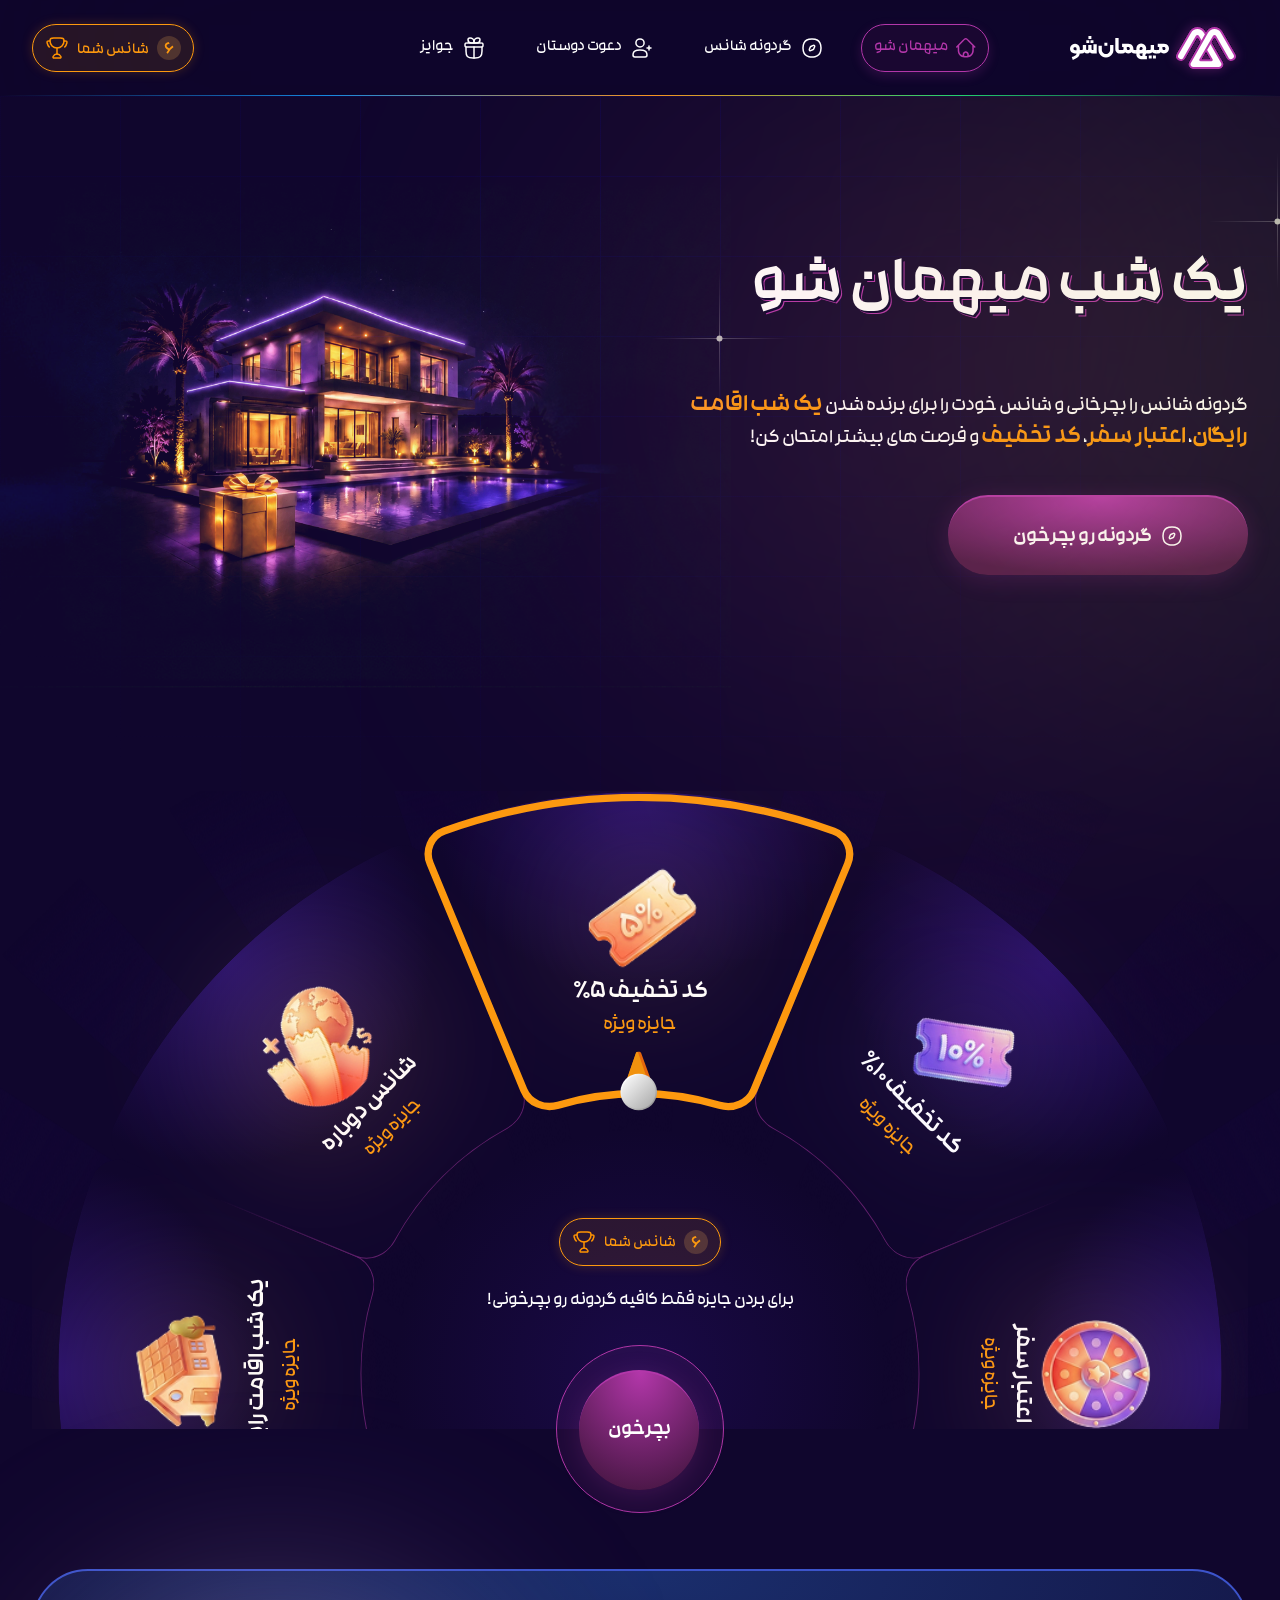
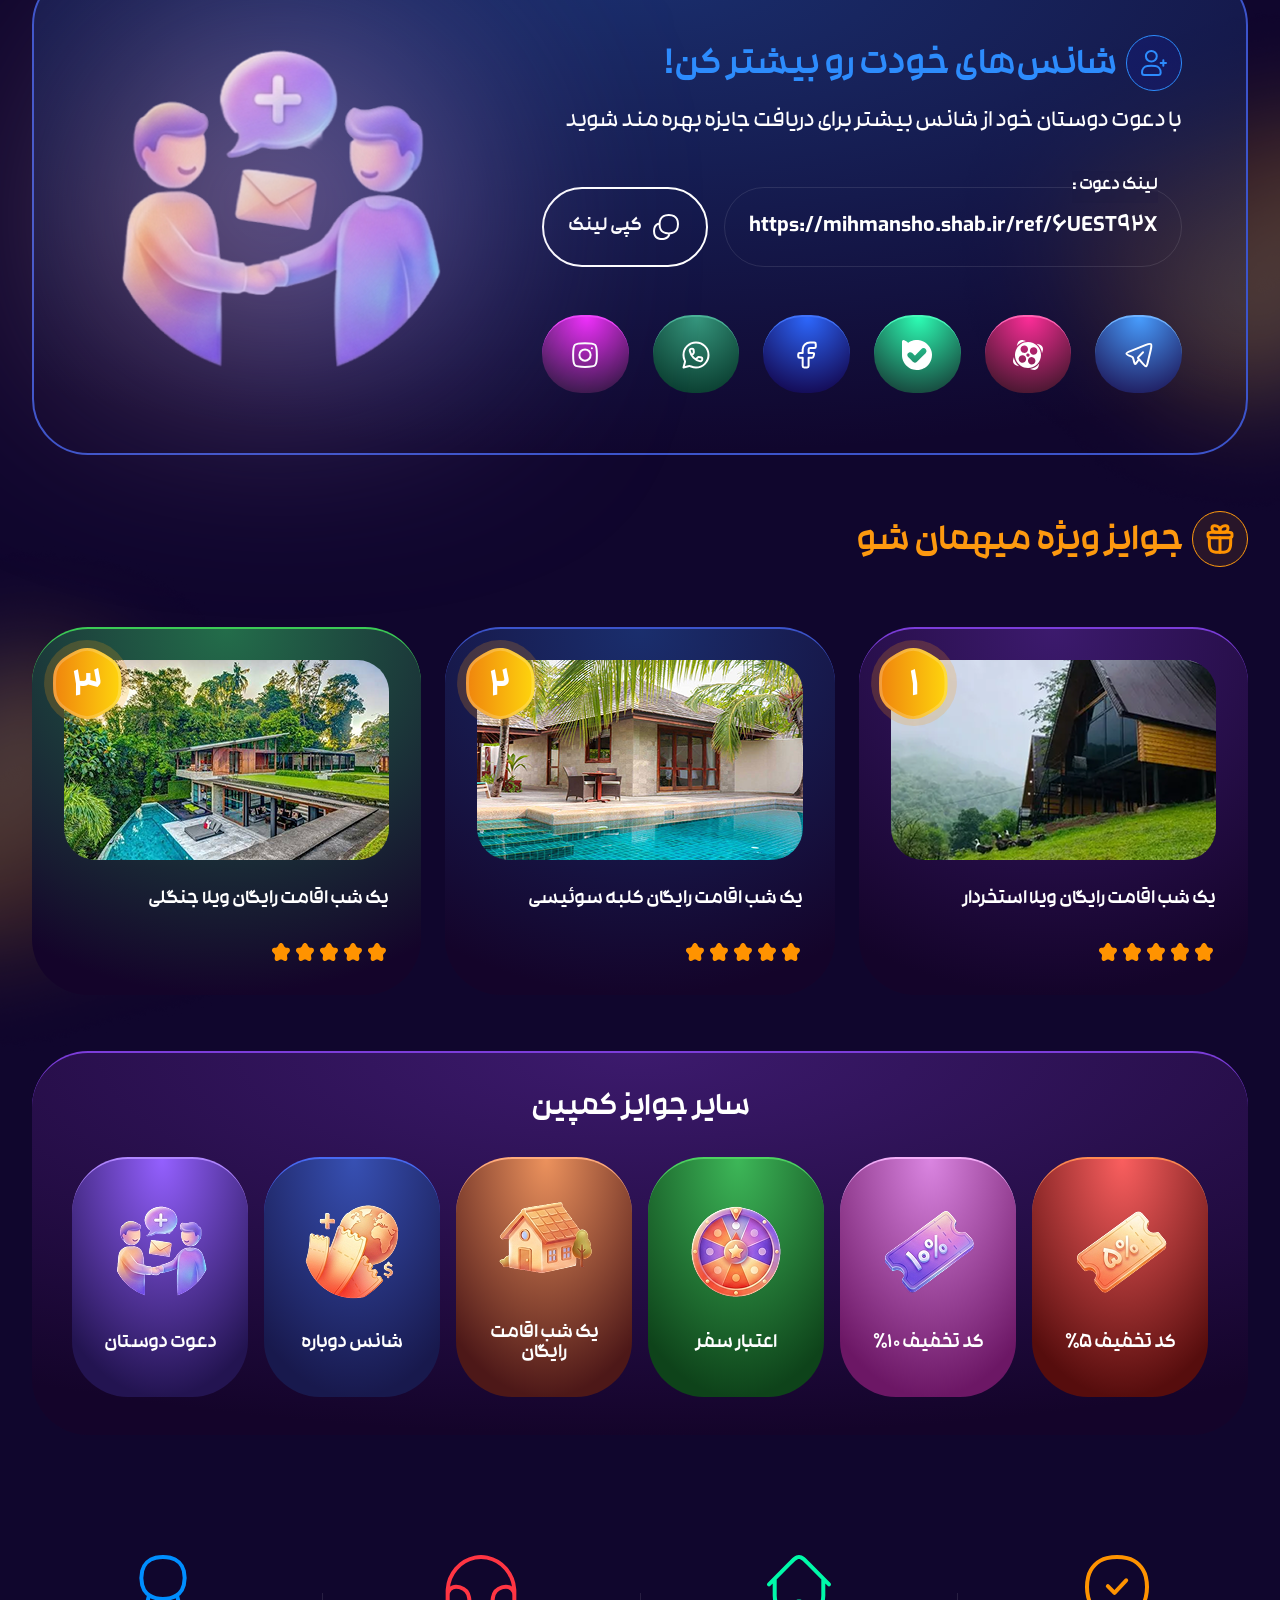
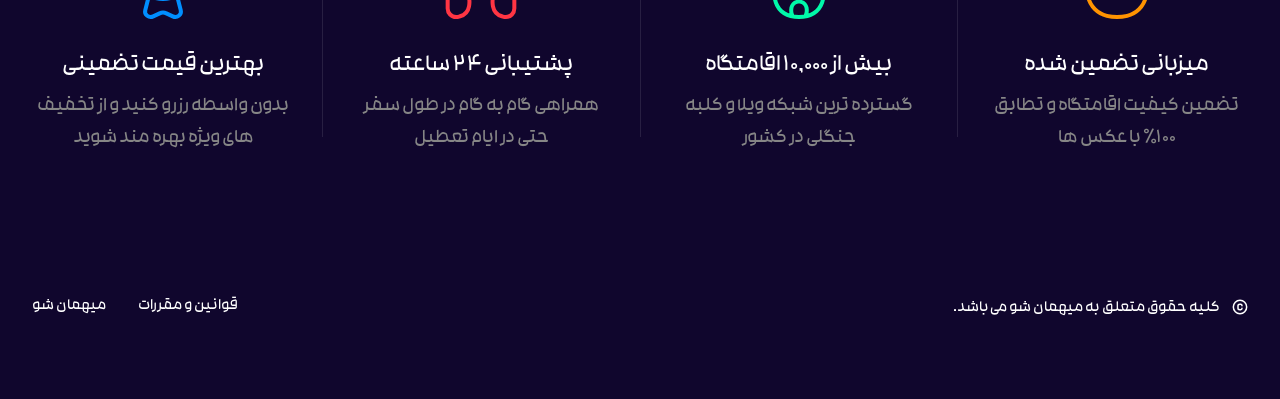
==== login.html @ 2fe130c9 "[ADD] mihmansho to nav" ====
<html lang="fa" dir="rtl">
    <head>
        <meta charset="UTF-8">
        <meta name="viewport" content="width=device-width, initial-scale=1.0">
        <title>کمپین یک شب میهمان شو</title>
        <link rel="stylesheet" href="./assets/css/style.css">
        <link rel="stylesheet" href="./assets/css/font.css">
        <link rel="stylesheet" href="./assets/css/responsive.css">
        <link rel="stylesheet" href="./assets/css/otp.css">
        <link rel="stylesheet" href="./assets/css/win.css">
    </head>
    <body id="landing-page">
        <header class="main-header">
            <div class="header-container container">
                <div class="header-right">
                    <div class="logo-area">
                        <svg width="179" height="66" fill="none"
                            xmlns="http://www.w3.org/2000/svg">
                            <path
                                d="M2.75149 42.0888C4.11887 41.5081 5.13289 41.0344 5.79354 40.6676C6.46955 40.3009 6.93047 39.957 7.17629 39.6361C7.42211 39.3152 7.54503 38.9331 7.54503 38.49H6.04705C5.12521 38.49 4.2802 38.2837 3.512 37.8711C2.7438 37.4585 2.12925 36.893 1.66833 36.1748C1.22278 35.4413 1 34.6237 1 33.7221C1 32.8052 1.22278 31.9647 1.66833 31.2006C2.12925 30.4365 2.7438 29.8329 3.512 29.3897C4.2802 28.9312 5.12521 28.702 6.04705 28.702C6.93815 28.702 7.75244 28.9312 8.48991 29.3897C9.22738 29.8329 9.80352 30.4365 10.2183 31.2006C10.6332 31.9647 10.8406 32.8052 10.8406 33.7221V37.0688C10.8406 38.49 10.6178 39.6361 10.1723 40.5072C9.74207 41.3935 9.03533 42.1576 8.05204 42.7994C7.08411 43.4565 5.66295 44.1901 3.78855 45L2.75149 42.0888ZM6.04705 35.235H7.54503V33.6991C7.54503 33.256 7.39907 32.8892 7.10715 32.5989C6.8306 32.3085 6.47723 32.1633 6.04705 32.1633C5.60149 32.1633 5.22508 32.3085 4.9178 32.5989C4.62588 32.8892 4.47993 33.256 4.47993 33.6991C4.47993 34.1423 4.62588 34.5091 4.9178 34.7994C5.22508 35.0898 5.60149 35.235 6.04705 35.235ZM10.6793 35.0287H11.7855C11.9391 35.0287 12.0159 35.1051 12.0159 35.2579V38.2607C12.0159 38.4136 11.9391 38.49 11.7855 38.49H10.6793V35.0287Z"
                                fill="white" />
                            <path
                                d="M23.6015 38.49C22.4339 38.49 21.5274 38.085 20.8821 37.2751C20.2368 36.4499 19.9142 35.4107 19.9142 34.1576V29.9398H22.5644V33.9513C22.5644 34.2569 22.6643 34.5167 22.864 34.7307C23.0638 34.9293 23.3096 35.0287 23.6015 35.0287H24.4312V29.2521H27.7498V38.49H23.6015ZM11.779 38.49C11.6253 38.49 11.5485 38.4136 11.5485 38.2607V35.2579C11.5485 35.1051 11.6253 35.0287 11.779 35.0287H12.7469C13.0542 35.0287 13.3077 34.9293 13.5074 34.7307C13.7225 34.5167 13.8301 34.2569 13.8301 33.9513V29.9398H16.4803V34.1576C16.4803 35.4107 16.15 36.4499 15.4894 37.2751C14.8441 38.085 13.9299 38.49 12.7469 38.49H11.779ZM18.1857 38.5358C17.0181 38.5358 16.1039 38.1308 15.4433 37.3209C14.798 36.4957 14.4754 35.4565 14.4754 34.2034V29.9398H17.1256V33.9971C17.1256 34.3028 17.2255 34.5626 17.4252 34.7765C17.625 34.9752 17.8785 35.0745 18.1857 35.0745C18.493 35.0745 18.7465 34.9752 18.9462 34.7765C19.146 34.5626 19.2458 34.3028 19.2458 33.9971V29.9398H21.8961V34.2034C21.8961 35.4565 21.5658 36.4957 20.9051 37.3209C20.2599 38.1308 19.3534 38.5358 18.1857 38.5358ZM17.333 25.1261H20.2829V28.0602H17.333V25.1261ZM21.4813 25.1261H24.4542V28.0602H21.4813V25.1261ZM19.4302 21H22.3801V23.957H19.4302V21Z"
                                fill="white" />
                            <path
                                d="M36.9366 42.5244C35.5999 42.5244 34.3632 42.1882 33.2262 41.5158C32.0893 40.8586 31.1828 39.9647 30.5068 38.8338C29.8462 37.703 29.5158 36.4728 29.5158 35.1433V30.8567H32.8344V34.9599C32.8344 35.6934 33.0188 36.3734 33.3875 37C33.7563 37.6266 34.2556 38.1232 34.8855 38.49C35.5154 38.8567 36.1991 39.0401 36.9366 39.0401C37.6894 39.0401 38.3808 38.8567 39.0107 38.49C39.656 38.1232 40.163 37.6266 40.5318 37C40.9005 36.3734 41.0849 35.6934 41.0849 34.9599V29.9398H44.4035V35.1433C44.4035 36.4728 44.0655 37.703 43.3895 38.8338C42.7288 39.9647 41.8223 40.8586 40.67 41.5158C39.5331 42.1882 38.2886 42.5244 36.9366 42.5244ZM35.3925 27.808H38.3655V30.7421H35.3925V27.808Z"
                                fill="white" />
                            <path
                                d="M50.6377 38.49C49.8388 38.49 49.109 38.2989 48.4484 37.9169C47.7877 37.5196 47.2654 36.9924 46.8813 36.3352C46.4972 35.6628 46.3051 34.937 46.3051 34.1576V23.0401H49.6237V33.9513C49.6237 34.2569 49.7236 34.5167 49.9233 34.7307C50.123 34.9293 50.3689 35.0287 50.6608 35.0287H51.9283C52.0819 35.0287 52.1588 35.1051 52.1588 35.2579V38.2607C52.1588 38.4136 52.0819 38.49 51.9283 38.49H50.6377Z"
                                fill="white" />
                            <path
                                d="M59.3039 38.5358C58.3974 38.5358 57.5754 38.3142 56.838 37.8711C56.1159 37.4126 55.5474 36.8013 55.1326 36.0372C54.7178 35.2732 54.5103 34.4327 54.5103 33.5158V32.0258H53.0815V28.7479H59.3039C60.2257 28.7479 61.0707 28.9542 61.8389 29.3668C62.6071 29.7794 63.214 30.3524 63.6595 31.086C64.1205 31.8042 64.3509 32.6141 64.3509 33.5158C64.3509 34.4174 64.1205 35.2579 63.6595 36.0372C63.214 36.8013 62.5994 37.4126 61.8159 37.8711C61.0477 38.3142 60.2104 38.5358 59.3039 38.5358ZM51.9283 38.49C51.7747 38.49 51.6987 38.4136 51.6987 38.2607V35.2579C51.6987 35.1051 51.7747 35.0287 51.9283 35.0287H53.4502C53.7421 35.0287 53.988 34.9293 54.1877 34.7307C54.4028 34.5167 54.5103 34.2569 54.5103 33.9513V32.3926H57.1606V34.1576C57.1606 35.4107 56.8303 36.4499 56.1696 37.2751C55.5244 38.085 54.6179 38.49 53.4502 38.49H51.9283ZM59.3039 35.0745C59.7494 35.0745 60.1182 34.9293 60.4101 34.639C60.702 34.3333 60.848 33.9589 60.848 33.5158C60.848 33.0879 60.702 32.7364 60.4101 32.4613C60.1182 32.171 59.7494 32.0258 59.3039 32.0258H57.7829V33.5158C57.7829 33.9589 57.9211 34.3333 58.1977 34.639C58.4896 34.9293 58.8583 35.0745 59.3039 35.0745ZM65.411 38.49C64.228 38.49 63.3139 38.085 62.6686 37.2751C62.0233 36.4499 61.7006 35.4107 61.7006 34.1576V33.5158H64.3509V33.9513C64.3509 34.2569 64.4508 34.5167 64.6505 34.7307C64.8503 34.9293 65.1038 35.0287 65.411 35.0287H66.379C66.5326 35.0287 66.6094 35.1051 66.6094 35.2579V38.2607C66.6094 38.4136 66.5326 38.49 66.379 38.49H65.411Z"
                                fill="white" />
                            <path
                                d="M66.1474 35.2579C66.1474 35.1051 66.2253 35.0287 66.379 35.0287H67.3458V33.5387C67.3458 32.6218 67.5532 31.7813 67.968 31.0172C68.3829 30.2531 68.9513 29.6495 69.6734 29.2063C70.4109 28.7479 71.2329 28.5186 72.1393 28.5186C73.0458 28.5186 73.8908 28.7479 74.6744 29.2063C75.458 29.6495 76.0725 30.2607 76.5181 31.0401C76.979 31.8042 77.2094 32.6371 77.2094 33.5387C77.2094 34.4403 76.979 35.2732 76.5181 36.0372C76.0725 36.7861 75.458 37.382 74.6744 37.8252C73.9062 38.2684 73.0612 38.49 72.1393 38.49H70.6644V39.384C70.6644 39.7966 70.8104 40.148 71.1023 40.4384C71.4096 40.744 71.7706 40.8968 72.1854 40.8968H77.9239V44.1519H72.1624C71.302 44.1519 70.5031 43.9379 69.7656 43.51C69.0282 43.0821 68.4366 42.5014 67.9911 41.7679C67.5609 41.0344 67.3458 40.2397 67.3458 39.384V38.49H66.379C66.2253 38.49 66.1474 38.4136 66.1474 38.2607V35.2579ZM73.3838 40.0487C73.3838 39.1318 73.5836 38.2913 73.983 37.5272C74.3825 36.7631 74.9433 36.1595 75.6654 35.7163C76.3875 35.2579 77.2094 35.0287 78.1313 35.0287H79.1453C79.2989 35.0287 79.3757 35.1051 79.3757 35.2579V38.2607C79.3757 38.4136 79.2989 38.49 79.1453 38.49H77.8778C77.4322 38.49 77.0712 38.6351 76.7946 38.9255C76.5334 39.2159 76.4028 39.5903 76.4028 40.0487V43.6705H73.3838V40.0487ZM72.1393 35.0287C72.5849 35.0287 72.9536 34.8911 73.2456 34.616C73.5528 34.3257 73.7065 33.9666 73.7065 33.5387C73.7065 33.0955 73.5528 32.7287 73.2456 32.4384C72.9536 32.148 72.5849 32.0029 72.1393 32.0029C71.7092 32.0029 71.3481 32.148 71.0562 32.4384C70.7643 32.7287 70.6183 33.0955 70.6183 33.5387V35.0287H72.1393Z"
                                fill="white" />
                            <path
                                d="M78.9082 35.2579C78.9082 35.1051 78.985 35.0287 79.1386 35.0287H80.6366C80.9439 35.0287 81.1974 34.9293 81.3971 34.7307C81.5969 34.5167 81.6967 34.2569 81.6967 33.9513V29.9398H85.0153V33.9513C85.0153 34.2569 85.1152 34.5167 85.3149 34.7307C85.5147 34.9293 85.7682 35.0287 86.0754 35.0287H87.5734C87.7271 35.0287 87.8039 35.1051 87.8039 35.2579V38.2607C87.8039 38.4136 87.7271 38.49 87.5734 38.49H86.0754C84.9385 38.49 84.032 38.1156 83.356 37.3668C82.6493 38.1156 81.7428 38.49 80.6366 38.49H79.1386C78.985 38.49 78.9082 38.4136 78.9082 38.2607V35.2579ZM79.7839 40.4613H82.7338V43.3954H79.7839V40.4613ZM83.9322 40.4613H86.9051V43.3954H83.9322V40.4613Z"
                                fill="white" />
                            <path
                                d="M94.9529 38.5358C94.0465 38.5358 93.2245 38.3142 92.4871 37.8711C91.7649 37.4126 91.1965 36.8013 90.7817 36.0372C90.3668 35.2732 90.1594 34.4327 90.1594 33.5158V32.0258H88.7306V28.7479H94.9529C95.8748 28.7479 96.7198 28.9542 97.488 29.3668C98.2562 29.7794 98.8631 30.3524 99.3086 31.086C99.7695 31.8042 100 32.6141 100 33.5158C100 34.4174 99.7695 35.2579 99.3086 36.0372C98.8631 36.8013 98.2485 37.4126 97.465 37.8711C96.6968 38.3142 95.8594 38.5358 94.9529 38.5358ZM87.5783 38.49C87.4246 38.49 87.3478 38.4136 87.3478 38.2607V35.2579C87.3478 35.1051 87.4246 35.0287 87.5783 35.0287H89.0993C89.3912 35.0287 89.637 34.9293 89.8368 34.7307C90.0519 34.5167 90.1594 34.2569 90.1594 33.9513V32.4842H92.8097V34.1576C92.8097 35.4107 92.4794 36.4499 91.8187 37.2751C91.1734 38.085 90.267 38.49 89.0993 38.49H87.5783ZM94.9529 35.0745C95.3985 35.0745 95.7672 34.9293 96.0592 34.639C96.3511 34.3333 96.497 33.9589 96.497 33.5158C96.497 33.0879 96.3511 32.7364 96.0592 32.4613C95.7672 32.171 95.3985 32.0258 94.9529 32.0258H93.4319V33.5158C93.4319 33.9589 93.5702 34.3333 93.8468 34.639C94.1387 34.9293 94.5074 35.0745 94.9529 35.0745Z"
                                fill="white" />
                            <g filter="url(#filter0_d_2071_9638)">
                                <path
                                    d="M136.941 53H150.009C151.513 52.9316 152.645 51.9592 153.093 50.9411C153.572 49.8699 153.64 49.3153 153.283 47.963C153.276 47.9326 153.268 47.9098 153.253 47.8794L135.733 17.3001C134.464 15.1197 131.737 13 128.47 13C125.325 13 122.597 14.9373 121.268 17.1785L108.451 39.3704C108.443 39.378 108.443 39.3856 108.436 39.3932C107.418 41.5052 108.314 43.4729 109.773 44.3998C111.285 45.3647 113.891 45.3647 115.099 43.4957L127.809 21.3495C127.992 21.0456 128.113 20.924 128.478 20.924C128.721 20.924 128.842 21.0456 129.025 21.3495L142.708 44.7493C142.837 44.9696 142.677 45.2507 142.419 45.2507H136.949"
                                    fill="white" />
                                <path
                                    d="M136.941 53H150.009C151.513 52.9316 152.645 51.9592 153.093 50.9411C153.572 49.8699 153.64 49.3153 153.283 47.963C153.276 47.9326 153.268 47.9098 153.253 47.8794L135.733 17.3001C134.464 15.1197 131.737 13 128.47 13C125.325 13 122.597 14.9373 121.268 17.1785L108.451 39.3704C108.443 39.378 108.443 39.3856 108.436 39.3932C107.418 41.5052 108.314 43.4729 109.773 44.3998C111.285 45.3647 113.891 45.3647 115.099 43.4957L127.809 21.3495C127.992 21.0456 128.113 20.924 128.478 20.924C128.721 20.924 128.842 21.0456 129.025 21.3495L142.708 44.7493C142.837 44.9696 142.677 45.2507 142.419 45.2507H136.949"
                                    stroke="#B337AA" stroke-width="2"
                                    stroke-miterlimit="10" />
                                <path
                                    d="M137.017 53H123.949C122.445 52.9316 121.313 51.9592 120.865 50.9411C120.386 49.8699 120.318 49.3153 120.675 47.963C120.682 47.9326 120.69 47.9098 120.705 47.8794L138.232 17.3001C139.501 15.1197 142.221 13 145.488 13C148.633 13 151.361 14.9373 152.69 17.1785L165.515 39.378C165.522 39.3856 165.522 39.3932 165.53 39.4008C166.548 41.5128 165.651 43.4805 164.193 44.4074C162.681 45.3723 160.075 45.3723 158.867 43.5033L146.156 21.3495C145.974 21.0456 145.853 20.924 145.488 20.924C145.245 20.924 145.123 21.0456 144.941 21.3495L131.258 44.7493C131.129 44.9696 131.288 45.2507 131.547 45.2507H137.017"
                                    fill="white" />
                                <path
                                    d="M137.017 53H123.949C122.445 52.9316 121.313 51.9592 120.865 50.9411C120.386 49.8699 120.318 49.3153 120.675 47.963C120.682 47.9326 120.69 47.9098 120.705 47.8794L138.232 17.3001C139.501 15.1197 142.221 13 145.488 13C148.633 13 151.361 14.9373 152.69 17.1785L165.515 39.378C165.522 39.3856 165.522 39.3932 165.53 39.4008C166.548 41.5128 165.651 43.4805 164.193 44.4074C162.681 45.3723 160.075 45.3723 158.867 43.5033L146.156 21.3495C145.974 21.0456 145.853 20.924 145.488 20.924C145.245 20.924 145.123 21.0456 144.941 21.3495L131.258 44.7493C131.129 44.9696 131.288 45.2507 131.547 45.2507H137.017"
                                    stroke="#B337AA" stroke-width="2"
                                    stroke-miterlimit="10" />
                            </g>
                            <defs>
                                <filter id="filter0_d_2071_9638" x="94.9983"
                                    y="0" width="83.969" height="66"
                                    filterUnits="userSpaceOnUse"
                                    color-interpolation-filters="sRGB">
                                    <feflood flood-opacity="0"
                                        result="BackgroundImageFix" />
                                    <fecolormatrix in="SourceAlpha"
                                        type="matrix"
                                        values="0 0 0 0 0 0 0 0 0 0 0 0 0 0 0 0 0 0 127 0"
                                        result="hardAlpha" />
                                    <feoffset />
                                    <fegaussianblur stdDeviation="6" />
                                    <fecomposite in2="hardAlpha"
                                        operator="out" />
                                    <fecolormatrix type="matrix"
                                        values="0 0 0 0 0.701961 0 0 0 0 0.215686 0 0 0 0 0.666667 0 0 0 0.4 0" />
                                    <feblend mode="normal"
                                        in2="BackgroundImageFix"
                                        result="effect1_dropShadow_2071_9638" />
                                    <feblend mode="normal"
                                        in="SourceGraphic"
                                        in2="effect1_dropShadow_2071_9638"
                                        result="shape" />
                                </filter>
                            </defs>
                        </svg>
                    </div>
                    <nav class="main-nav">
                        <a href="https://www.mihmansho.com/" class="nav-item">
                            <svg width="20" height="20" viewBox="0 0 20 20"
                                fill="currentColor"
                                xmlns="http://www.w3.org/2000/svg">
                                <path
                                    d="M17.79 7.46903C17.79 7.05482 17.4542 6.71903 17.04 6.71903C16.6258 6.71903 16.29 7.05482 16.29 7.46903H17.04H17.79ZM3.20999 7.46903C3.20999 7.05482 2.87421 6.71903 2.45999 6.71903C2.04578 6.71903 1.70999 7.05482 1.70999 7.46903H2.45999H3.20999ZM12.2632 18.4571L12.0908 17.7272V17.7272L12.2632 18.4571ZM7.23673 18.4571L7.40916 17.7272V17.7272L7.23673 18.4571ZM12.5784 2.76423L12.0462 3.29267V3.29267L12.5784 2.76423ZM18.2178 9.50815C18.5096 9.80208 18.9845 9.80376 19.2784 9.51191C19.5724 9.22006 19.5741 8.74518 19.2822 8.45126L18.75 8.9797L18.2178 9.50815ZM6.92157 2.76423L7.45378 3.29267V3.29267L6.92157 2.76423ZM0.217794 8.45126C-0.0740597 8.74518 -0.0723766 9.22006 0.221553 9.51191C0.515482 9.80376 0.990353 9.80208 1.28221 9.50815L0.75 8.9797L0.217794 8.45126ZM7.46842 16.0703L6.7313 15.9319L6.7313 15.9319L7.46842 16.0703ZM7.48776 15.9673L8.22489 16.1056L8.22489 16.1056L7.48776 15.9673ZM12.0122 15.9673L11.2751 16.1056V16.1056L12.0122 15.9673ZM12.0316 16.0703L12.7687 15.9319V15.9319L12.0316 16.0703ZM11.7418 18.3019L11.0646 17.9796V17.9796L11.7418 18.3019ZM10.9478 18.225C10.7698 18.599 10.9287 19.0465 11.3027 19.2245C11.6767 19.4025 12.1242 19.2436 12.3022 18.8696L11.625 18.5473L10.9478 18.225ZM7.75822 18.3019L7.081 18.6242L7.081 18.6242L7.75822 18.3019ZM7.19778 18.8696C7.37577 19.2436 7.82327 19.4025 8.19729 19.2245C8.57131 19.0465 8.73022 18.599 8.55222 18.225L7.875 18.5473L7.19778 18.8696ZM9.11106 14.1926L8.91053 13.4699H8.91053L9.11106 14.1926ZM10.3889 14.1926L10.5895 13.4699H10.5895L10.3889 14.1926ZM17.04 7.46903H16.29V12.3874H17.04H17.79V7.46903H17.04ZM2.45999 12.3874H3.20999V7.46903H2.45999H1.70999V12.3874H2.45999ZM12.2632 18.4571L12.0908 17.7272C10.5511 18.0909 8.94884 18.0909 7.40916 17.7272L7.23673 18.4571L7.0643 19.187C8.83076 19.6043 10.6692 19.6043 12.4357 19.187L12.2632 18.4571ZM7.23673 18.4571L7.40916 17.7272C4.9526 17.1469 3.20999 14.9377 3.20999 12.3874H2.45999H1.70999C1.70999 15.6265 3.92421 18.4452 7.0643 19.187L7.23673 18.4571ZM12.2632 18.4571L12.4357 19.187C15.5758 18.4452 17.79 15.6265 17.79 12.3874H17.04H16.29C16.29 14.9377 14.5474 17.1469 12.0908 17.7272L12.2632 18.4571ZM12.5784 2.76423L12.0462 3.29267L18.2178 9.50815L18.75 8.9797L19.2822 8.45126L13.1106 2.23578L12.5784 2.76423ZM6.92157 2.76423L6.38937 2.23578L0.217794 8.45126L0.75 8.9797L1.28221 9.50815L7.45378 3.29267L6.92157 2.76423ZM12.5784 2.76423L13.1106 2.23578C12.4589 1.57945 11.9181 1.03246 11.4318 0.658851C10.9285 0.272114 10.3958 0 9.75 0V0.75V1.5C9.93265 1.5 10.1474 1.56359 10.5179 1.84826C10.9055 2.14606 11.3646 2.60618 12.0462 3.29267L12.5784 2.76423ZM6.92157 2.76423L7.45378 3.29267C8.13542 2.60618 8.59454 2.14606 8.9821 1.84826C9.35257 1.56359 9.56734 1.5 9.75 1.5V0.75V0C9.10423 0 8.57145 0.272114 8.06815 0.658851C7.58194 1.03246 7.04106 1.57945 6.38937 2.23578L6.92157 2.76423ZM7.46842 16.0703L8.20555 16.2087L8.22489 16.1056L7.48776 15.9673L6.75064 15.8289L6.7313 15.9319L7.46842 16.0703ZM12.0122 15.9673L11.2751 16.1056L11.2945 16.2087L12.0316 16.0703L12.7687 15.9319L12.7494 15.8289L12.0122 15.9673ZM11.7418 18.3019L11.0646 17.9796L10.9478 18.225L11.625 18.5473L12.3022 18.8696L12.419 18.6242L11.7418 18.3019ZM7.75822 18.3019L7.081 18.6242L7.19778 18.8696L7.875 18.5473L8.55222 18.225L8.43545 17.9796L7.75822 18.3019ZM12.0316 16.0703L11.2945 16.2087C11.4071 16.8088 11.3264 17.4293 11.0646 17.9796L11.7418 18.3019L12.419 18.6242C12.8175 17.7869 12.9399 16.8437 12.7687 15.9319L12.0316 16.0703ZM7.46842 16.0703L6.7313 15.9319C6.56015 16.8437 6.68254 17.7869 7.081 18.6242L7.75822 18.3019L8.43545 17.9796C8.17358 17.4293 8.0929 16.8088 8.20555 16.2087L7.46842 16.0703ZM9.11106 14.1926L9.31158 14.9152C9.59855 14.8356 9.90145 14.8356 10.1884 14.9152L10.3889 14.1926L10.5895 13.4699C10.0401 13.3174 9.45991 13.3174 8.91053 13.4699L9.11106 14.1926ZM12.0122 15.9673L12.7494 15.8289C12.5365 14.6949 11.7004 13.7781 10.5895 13.4699L10.3889 14.1926L10.1884 14.9152C10.7435 15.0693 11.167 15.5294 11.2751 16.1056L12.0122 15.9673ZM7.48776 15.9673L8.22489 16.1056C8.33304 15.5294 8.75647 15.0693 9.31158 14.9152L9.11106 14.1926L8.91053 13.4699C7.79959 13.7781 6.96349 14.6949 6.75064 15.8289L7.48776 15.9673Z"
                                    fill="currentColor" />
                            </svg>
                            <span>
                                میهمان شو
                            </span>
                        </a>
                        <a href="#wheel" class="nav-item">
                            <svg width="24" height="24" viewBox="0 0 24 24"
                                fill="none" stroke="currentColor"
                                xmlns="http://www.w3.org/2000/svg">
                                <path
                                    d="M3.35288 8.95043C4.00437 6.17301 6.17301 4.00437 8.95043 3.35288C10.9563 2.88237 13.0437 2.88237 15.0496 3.35288C17.827 4.00437 19.9956 6.17301 20.6471 8.95044C21.1176 10.9563 21.1176 13.0437 20.6471 15.0496C19.9956 17.827 17.827 19.9956 15.0496 20.6471C13.0437 21.1176 10.9563 21.1176 8.95044 20.6471C6.17301 19.9956 4.00437 17.827 3.35288 15.0496C2.88237 13.0437 2.88237 10.9563 3.35288 8.95043Z"
                                    stroke="currentColor" stroke-width="1.5" />
                                <path
                                    d="M10.1822 11.2959C10.3855 10.7877 10.7881 10.385 11.2964 10.1817L13.3341 9.3666C14.1504 9.04008 14.9605 9.85016 14.6339 10.6665L13.8188 12.7042C13.6156 13.2124 13.2129 13.6151 12.7047 13.8184L10.667 14.6334C9.85065 14.96 9.04057 14.1499 9.36709 13.3336L10.1822 11.2959Z"
                                    stroke="currentColor" stroke-width="1.5"
                                    stroke-linecap="round"
                                    stroke-linejoin="round" />
                            </svg>
                            <span>
                                گردونه شانس
                            </span>
                        </a>
                        <a href="#referral" class="nav-item">
                            <svg width="24" height="24" viewBox="0 0 24 24"
                                fill="none" stroke="currentColor"
                                xmlns="http://www.w3.org/2000/svg">
                                <path d="M21 12H17M19 14L19 10"
                                    stroke="currentColor" stroke-width="1.5"
                                    stroke-linecap="round" />
                                <path
                                    d="M3 19.1115C3 16.6984 4.69732 14.643 7.00404 14.2627L7.21182 14.2284C9.05892 13.9239 10.9411 13.9239 12.7882 14.2284L12.996 14.2627C15.3027 14.643 17 16.6984 17 19.1115C17 20.1545 16.1815 21 15.1719 21H4.82813C3.81848 21 3 20.1545 3 19.1115Z"
                                    stroke="currentColor" stroke-width="1.5" />
                                <path
                                    d="M14.0834 6.9375C14.0834 9.11212 12.2552 10.875 10 10.875C7.74486 10.875 5.91669 9.11212 5.91669 6.9375C5.91669 4.76288 7.74486 3 10 3C12.2552 3 14.0834 4.76288 14.0834 6.9375Z"
                                    stroke="currentColor" stroke-width="1.5" />
                            </svg>

                            <span>
                                دعوت دوستان
                            </span>
                        </a>
                        <a href="#prizes" class="nav-item">
                            <svg width="24" height="24" viewBox="0 0 24 24"
                                fill="none" stroke="currentColor"
                                xmlns="http://www.w3.org/2000/svg">
                                <path
                                    d="M4 11V15C4 18.2998 4.34743 19.4749 5.37256 20.5C6.39768 21.5251 7.70017 22 11 22H13C16.2998 22 17.3474 21.5251 18.3726 20.5C19.3977 19.4749 20 18.2998 20 15V11"
                                    stroke="currentColor" stroke-width="1.5"
                                    stroke-linecap="round"
                                    stroke-linejoin="round" />
                                <path
                                    d="M3 9C3 8.25231 3 7.87846 3.20096 7.6C3.33261 7.41758 3.52197 7.26609 3.75 7.16077C4.09808 7 4.56538 7 5.5 7H18.5C19.4346 7 19.9019 7 20.25 7.16077C20.478 7.26609 20.6674 7.41758 20.799 7.6C21 7.87846 21 8.25231 21 9C21 9.74769 21 10.1215 20.799 10.4C20.6674 10.5824 20.478 10.7339 20.25 10.8392C19.9019 11 19.4346 11 18.5 11H5.5C4.56538 11 4.09808 11 3.75 10.8392C3.52197 10.7339 3.33261 10.5824 3.20096 10.4C3 10.1215 3 9.74769 3 9Z"
                                    stroke="currentColor" stroke-width="1.5"
                                    stroke-linejoin="round" />
                                <path
                                    d="M6 3.78571C6 2.79949 6.79949 2 7.78571 2H8.14286C10.2731 2 12 3.7269 12 5.85714V7H9.21429C7.43908 7 6 5.56091 6 3.78571Z"
                                    stroke="currentColor" stroke-width="1.5"
                                    stroke-linejoin="round" />
                                <path
                                    d="M18 3.78571C18 2.79949 17.2005 2 16.2143 2H15.8571C13.7269 2 12 3.7269 12 5.85714V7H14.7857C16.5609 7 18 5.56091 18 3.78571Z"
                                    stroke="currentColor" stroke-width="1.5"
                                    stroke-linejoin="round" />
                                <path d="M12 11L12 22" stroke="currentColor"
                                    stroke-width="1.5" stroke-linecap="round"
                                    stroke-linejoin="round" />
                            </svg>
                            <span>
                                جوایز
                            </span>
                        </a>
                    </nav>
                </div>
                <div class="header-actions">
                    <div class="btn-chance">
                        <!-- backend: add real number -->
                        <div class="chance">
                            <span>۶</span>
                        </div>
                        <span>شانس شما</span>
                        <svg width="24" height="24" viewBox="0 0 24 24"
                            fill="none" xmlns="http://www.w3.org/2000/svg">
                            <path d="M12 12V18" stroke="#FD990F"
                                style="stroke:#FD990F;stroke:color(display-p3 0.9904 0.6015 0.0571);stroke-opacity:1;"
                                stroke-width="1.5" stroke-linecap="round" />
                            <path
                                d="M12 18C10.3264 18 8.86971 19.012 8.11766 20.505C7.75846 21.218 8.27389 22 8.95877 22H15.0412C15.7261 22 16.2415 21.218 15.8823 20.505C15.1303 19.012 13.6736 18 12 18Z"
                                stroke="#FD990F"
                                style="stroke:#FD990F;stroke:color(display-p3 0.9904 0.6015 0.0571);stroke-opacity:1;"
                                stroke-width="1.5" stroke-linecap="round" />
                            <path
                                d="M5 5H3.98471C2.99819 5 2.50493 5 2.20017 5.37053C1.89541 5.74106 1.98478 6.15597 2.16352 6.9858C2.50494 8.57086 3.24548 9.9634 4.2489 11"
                                stroke="#FD990F"
                                style="stroke:#FD990F;stroke:color(display-p3 0.9904 0.6015 0.0571);stroke-opacity:1;"
                                stroke-width="1.5" stroke-linecap="round" />
                            <path
                                d="M19 5H20.0153C21.0018 5 21.4951 5 21.7998 5.37053C22.1046 5.74106 22.0152 6.15597 21.8365 6.9858C21.4951 8.57086 20.7545 9.9634 19.7511 11"
                                stroke="#FD990F"
                                style="stroke:#FD990F;stroke:color(display-p3 0.9904 0.6015 0.0571);stroke-opacity:1;"
                                stroke-width="1.5" stroke-linecap="round" />
                            <path
                                d="M12 12C15.866 12 19 8.8831 19 5.03821C19 4.93739 18.9978 4.83707 18.9936 4.73729C18.9509 3.73806 18.9295 3.23845 18.2523 2.61922C17.5751 2 16.8247 2 15.324 2H8.67596C7.17526 2 6.42492 2 5.74772 2.61922C5.07051 3.23844 5.04915 3.73806 5.00642 4.73729C5.00215 4.83707 5 4.93739 5 5.03821C5 8.8831 8.13401 12 12 12Z"
                                stroke="#FD990F"
                                style="stroke:#FD990F;stroke:color(display-p3 0.9904 0.6015 0.0571);stroke-opacity:1;"
                                stroke-width="1.5" stroke-linecap="round" />
                        </svg>

                    </div>
                </div>
            </div>
            <div class="header-border"></div>
        </header>
        <header class="mobile-header">
            <nav class="mobile-nav">
                <a href="https://www.mihmansho.com/" class="nav-item">
                    <svg width="20" height="20" viewBox="0 0 20 20"
                        fill="currentColor" xmlns="http://www.w3.org/2000/svg">
                        <path
                            d="M17.79 7.46903C17.79 7.05482 17.4542 6.71903 17.04 6.71903C16.6258 6.71903 16.29 7.05482 16.29 7.46903H17.04H17.79ZM3.20999 7.46903C3.20999 7.05482 2.87421 6.71903 2.45999 6.71903C2.04578 6.71903 1.70999 7.05482 1.70999 7.46903H2.45999H3.20999ZM12.2632 18.4571L12.0908 17.7272V17.7272L12.2632 18.4571ZM7.23673 18.4571L7.40916 17.7272V17.7272L7.23673 18.4571ZM12.5784 2.76423L12.0462 3.29267V3.29267L12.5784 2.76423ZM18.2178 9.50815C18.5096 9.80208 18.9845 9.80376 19.2784 9.51191C19.5724 9.22006 19.5741 8.74518 19.2822 8.45126L18.75 8.9797L18.2178 9.50815ZM6.92157 2.76423L7.45378 3.29267V3.29267L6.92157 2.76423ZM0.217794 8.45126C-0.0740597 8.74518 -0.0723766 9.22006 0.221553 9.51191C0.515482 9.80376 0.990353 9.80208 1.28221 9.50815L0.75 8.9797L0.217794 8.45126ZM7.46842 16.0703L6.7313 15.9319L6.7313 15.9319L7.46842 16.0703ZM7.48776 15.9673L8.22489 16.1056L8.22489 16.1056L7.48776 15.9673ZM12.0122 15.9673L11.2751 16.1056V16.1056L12.0122 15.9673ZM12.0316 16.0703L12.7687 15.9319V15.9319L12.0316 16.0703ZM11.7418 18.3019L11.0646 17.9796V17.9796L11.7418 18.3019ZM10.9478 18.225C10.7698 18.599 10.9287 19.0465 11.3027 19.2245C11.6767 19.4025 12.1242 19.2436 12.3022 18.8696L11.625 18.5473L10.9478 18.225ZM7.75822 18.3019L7.081 18.6242L7.081 18.6242L7.75822 18.3019ZM7.19778 18.8696C7.37577 19.2436 7.82327 19.4025 8.19729 19.2245C8.57131 19.0465 8.73022 18.599 8.55222 18.225L7.875 18.5473L7.19778 18.8696ZM9.11106 14.1926L8.91053 13.4699H8.91053L9.11106 14.1926ZM10.3889 14.1926L10.5895 13.4699H10.5895L10.3889 14.1926ZM17.04 7.46903H16.29V12.3874H17.04H17.79V7.46903H17.04ZM2.45999 12.3874H3.20999V7.46903H2.45999H1.70999V12.3874H2.45999ZM12.2632 18.4571L12.0908 17.7272C10.5511 18.0909 8.94884 18.0909 7.40916 17.7272L7.23673 18.4571L7.0643 19.187C8.83076 19.6043 10.6692 19.6043 12.4357 19.187L12.2632 18.4571ZM7.23673 18.4571L7.40916 17.7272C4.9526 17.1469 3.20999 14.9377 3.20999 12.3874H2.45999H1.70999C1.70999 15.6265 3.92421 18.4452 7.0643 19.187L7.23673 18.4571ZM12.2632 18.4571L12.4357 19.187C15.5758 18.4452 17.79 15.6265 17.79 12.3874H17.04H16.29C16.29 14.9377 14.5474 17.1469 12.0908 17.7272L12.2632 18.4571ZM12.5784 2.76423L12.0462 3.29267L18.2178 9.50815L18.75 8.9797L19.2822 8.45126L13.1106 2.23578L12.5784 2.76423ZM6.92157 2.76423L6.38937 2.23578L0.217794 8.45126L0.75 8.9797L1.28221 9.50815L7.45378 3.29267L6.92157 2.76423ZM12.5784 2.76423L13.1106 2.23578C12.4589 1.57945 11.9181 1.03246 11.4318 0.658851C10.9285 0.272114 10.3958 0 9.75 0V0.75V1.5C9.93265 1.5 10.1474 1.56359 10.5179 1.84826C10.9055 2.14606 11.3646 2.60618 12.0462 3.29267L12.5784 2.76423ZM6.92157 2.76423L7.45378 3.29267C8.13542 2.60618 8.59454 2.14606 8.9821 1.84826C9.35257 1.56359 9.56734 1.5 9.75 1.5V0.75V0C9.10423 0 8.57145 0.272114 8.06815 0.658851C7.58194 1.03246 7.04106 1.57945 6.38937 2.23578L6.92157 2.76423ZM7.46842 16.0703L8.20555 16.2087L8.22489 16.1056L7.48776 15.9673L6.75064 15.8289L6.7313 15.9319L7.46842 16.0703ZM12.0122 15.9673L11.2751 16.1056L11.2945 16.2087L12.0316 16.0703L12.7687 15.9319L12.7494 15.8289L12.0122 15.9673ZM11.7418 18.3019L11.0646 17.9796L10.9478 18.225L11.625 18.5473L12.3022 18.8696L12.419 18.6242L11.7418 18.3019ZM7.75822 18.3019L7.081 18.6242L7.19778 18.8696L7.875 18.5473L8.55222 18.225L8.43545 17.9796L7.75822 18.3019ZM12.0316 16.0703L11.2945 16.2087C11.4071 16.8088 11.3264 17.4293 11.0646 17.9796L11.7418 18.3019L12.419 18.6242C12.8175 17.7869 12.9399 16.8437 12.7687 15.9319L12.0316 16.0703ZM7.46842 16.0703L6.7313 15.9319C6.56015 16.8437 6.68254 17.7869 7.081 18.6242L7.75822 18.3019L8.43545 17.9796C8.17358 17.4293 8.0929 16.8088 8.20555 16.2087L7.46842 16.0703ZM9.11106 14.1926L9.31158 14.9152C9.59855 14.8356 9.90145 14.8356 10.1884 14.9152L10.3889 14.1926L10.5895 13.4699C10.0401 13.3174 9.45991 13.3174 8.91053 13.4699L9.11106 14.1926ZM12.0122 15.9673L12.7494 15.8289C12.5365 14.6949 11.7004 13.7781 10.5895 13.4699L10.3889 14.1926L10.1884 14.9152C10.7435 15.0693 11.167 15.5294 11.2751 16.1056L12.0122 15.9673ZM7.48776 15.9673L8.22489 16.1056C8.33304 15.5294 8.75647 15.0693 9.31158 14.9152L9.11106 14.1926L8.91053 13.4699C7.79959 13.7781 6.96349 14.6949 6.75064 15.8289L7.48776 15.9673Z"
                            fill="currentColor" />
                    </svg>

                    <span>
                        میهمان شو
                    </span>
                </a>
                <a href="#wheel" class="nav-item">
                    <svg width="24" height="24" viewBox="0 0 24 24" fill="none"
                        stroke="currentColor"
                        xmlns="http://www.w3.org/2000/svg">
                        <path
                            d="M3.35288 8.95043C4.00437 6.17301 6.17301 4.00437 8.95043 3.35288C10.9563 2.88237 13.0437 2.88237 15.0496 3.35288C17.827 4.00437 19.9956 6.17301 20.6471 8.95044C21.1176 10.9563 21.1176 13.0437 20.6471 15.0496C19.9956 17.827 17.827 19.9956 15.0496 20.6471C13.0437 21.1176 10.9563 21.1176 8.95044 20.6471C6.17301 19.9956 4.00437 17.827 3.35288 15.0496C2.88237 13.0437 2.88237 10.9563 3.35288 8.95043Z"
                            stroke="currentColor" stroke-width="1.5" />
                        <path
                            d="M10.1822 11.2959C10.3855 10.7877 10.7881 10.385 11.2964 10.1817L13.3341 9.3666C14.1504 9.04008 14.9605 9.85016 14.6339 10.6665L13.8188 12.7042C13.6156 13.2124 13.2129 13.6151 12.7047 13.8184L10.667 14.6334C9.85065 14.96 9.04057 14.1499 9.36709 13.3336L10.1822 11.2959Z"
                            stroke="currentColor" stroke-width="1.5"
                            stroke-linecap="round" stroke-linejoin="round" />
                    </svg>

                    <span>
                        گردونه شانس
                    </span>
                </a>
                <a href="#referral" class="nav-item">
                    <svg width="24" height="24" viewBox="0 0 24 24" fill="none"
                        stroke="currentColor"
                        xmlns="http://www.w3.org/2000/svg">
                        <path d="M21 12H17M19 14L19 10" stroke="currentColor"
                            stroke-width="1.5" stroke-linecap="round" />
                        <path
                            d="M3 19.1115C3 16.6984 4.69732 14.643 7.00404 14.2627L7.21182 14.2284C9.05892 13.9239 10.9411 13.9239 12.7882 14.2284L12.996 14.2627C15.3027 14.643 17 16.6984 17 19.1115C17 20.1545 16.1815 21 15.1719 21H4.82813C3.81848 21 3 20.1545 3 19.1115Z"
                            stroke="currentColor" stroke-width="1.5" />
                        <path
                            d="M14.0834 6.9375C14.0834 9.11212 12.2552 10.875 10 10.875C7.74486 10.875 5.91669 9.11212 5.91669 6.9375C5.91669 4.76288 7.74486 3 10 3C12.2552 3 14.0834 4.76288 14.0834 6.9375Z"
                            stroke="currentColor" stroke-width="1.5" />
                    </svg>

                    <span>
                        دعوت دوستان
                    </span>
                </a>
                <a href="#prizes" class="nav-item">
                    <svg width="24" height="24" viewBox="0 0 24 24" fill="none"
                        stroke="currentColor"
                        xmlns="http://www.w3.org/2000/svg">
                        <path
                            d="M4 11V15C4 18.2998 4.34743 19.4749 5.37256 20.5C6.39768 21.5251 7.70017 22 11 22H13C16.2998 22 17.3474 21.5251 18.3726 20.5C19.3977 19.4749 20 18.2998 20 15V11"
                            stroke="currentColor" stroke-width="1.5"
                            stroke-linecap="round" stroke-linejoin="round" />
                        <path
                            d="M3 9C3 8.25231 3 7.87846 3.20096 7.6C3.33261 7.41758 3.52197 7.26609 3.75 7.16077C4.09808 7 4.56538 7 5.5 7H18.5C19.4346 7 19.9019 7 20.25 7.16077C20.478 7.26609 20.6674 7.41758 20.799 7.6C21 7.87846 21 8.25231 21 9C21 9.74769 21 10.1215 20.799 10.4C20.6674 10.5824 20.478 10.7339 20.25 10.8392C19.9019 11 19.4346 11 18.5 11H5.5C4.56538 11 4.09808 11 3.75 10.8392C3.52197 10.7339 3.33261 10.5824 3.20096 10.4C3 10.1215 3 9.74769 3 9Z"
                            stroke="currentColor" stroke-width="1.5"
                            stroke-linejoin="round" />
                        <path
                            d="M6 3.78571C6 2.79949 6.79949 2 7.78571 2H8.14286C10.2731 2 12 3.7269 12 5.85714V7H9.21429C7.43908 7 6 5.56091 6 3.78571Z"
                            stroke="currentColor" stroke-width="1.5"
                            stroke-linejoin="round" />
                        <path
                            d="M18 3.78571C18 2.79949 17.2005 2 16.2143 2H15.8571C13.7269 2 12 3.7269 12 5.85714V7H14.7857C16.5609 7 18 5.56091 18 3.78571Z"
                            stroke="currentColor" stroke-width="1.5"
                            stroke-linejoin="round" />
                        <path d="M12 11L12 22" stroke="currentColor"
                            stroke-width="1.5" stroke-linecap="round"
                            stroke-linejoin="round" />
                    </svg>
                    <span>
                        جوایز
                    </span>
                </a>
            </nav>
        </header>
        <main class="main">
            <section id="hero" class="hero">
                <div class="et">
                    <img src="./assets/icons/et.svg" />
                </div>
                <article class="hero-container container">
                    <div class="hero-content">
                        <div class="title-box">
                            <img src="./assets/icons/etplus.svg"
                                class="etplue etplue-t" />

                            <h1 class="hero-title">یک شب میهمان شو</h1>
                            <img src="./assets/icons/etplus.svg"
                                class="etplue etplue-b" />

                        </div>
                        <p class="hero-subtitle">گردونه شانس را بچرخانی و شانس
                            خودت
                            را برای برنده شدن <strong>یک شب اقامت
                                رایگان</strong>،
                            <strong>اعتبار سفر</strong>، <strong>کد
                                تخفیف</strong> و
                            فرصت های بیشتر امتحان کن!</p>
                        <!-- backend : change this after login -->
                        <!-- not login -->
                        <!-- <p class="hero-note">برای شروع کافیه شماره موبایل خود را
                            ثبت کنید:</p>

                        <form class="auth-box" id="authForm">
                            <label for="phone" class="phone-input">
                                <svg width="32" height="32" viewBox="0 0 32 32"
                                    fill="none"
                                    xmlns="http://www.w3.org/2000/svg">
                                    <path
                                        d="M6.66699 11.9998C6.66699 7.60006 6.66699 5.40017 8.03383 4.03334C9.40066 2.6665 11.6005 2.6665 16.0003 2.6665C20.4001 2.6665 22.6 2.6665 23.9668 4.03334C25.3337 5.40017 25.3337 7.60006 25.3337 11.9998V19.9998C25.3337 24.3996 25.3337 26.5995 23.9668 27.9663C22.6 29.3332 20.4001 29.3332 16.0003 29.3332C11.6005 29.3332 9.40066 29.3332 8.03383 27.9663C6.66699 26.5995 6.66699 24.3996 6.66699 19.9998V11.9998Z"
                                        stroke="#042656"
                                        style="stroke:#042656;stroke:color(display-p3 0.0157 0.1490 0.3373);stroke-opacity:1;"
                                        stroke-width="2"
                                        stroke-linecap="round" />
                                    <path d="M14.667 25.3335H17.3337"
                                        stroke="#042656"
                                        style="stroke:#042656;stroke:color(display-p3 0.0157 0.1490 0.3373);stroke-opacity:1;"
                                        stroke-width="2" stroke-linecap="round"
                                        stroke-linejoin="round" />
                                </svg>

                                <input
                                    class="phone-input-input"
                                    id="phone"
                                    name="phone"
                                    type="text"
                                    inputmode="numeric"
                                    placeholder="مثال : 09123456789"
                                    value>
                            </label>
                            <button class="btn-submit" type="submit">ثبت
                                نام</button>
                        </form> -->
                        <!-- login -->
                        <a href="#wheel" class="btn-submit">
                            <svg width="24" height="24" viewBox="0 0 24 24"
                                fill="none" stroke="currentColor"
                                xmlns="http://www.w3.org/2000/svg">
                                <path
                                    d="M3.35288 8.95043C4.00437 6.17301 6.17301 4.00437 8.95043 3.35288C10.9563 2.88237 13.0437 2.88237 15.0496 3.35288C17.827 4.00437 19.9956 6.17301 20.6471 8.95044C21.1176 10.9563 21.1176 13.0437 20.6471 15.0496C19.9956 17.827 17.827 19.9956 15.0496 20.6471C13.0437 21.1176 10.9563 21.1176 8.95044 20.6471C6.17301 19.9956 4.00437 17.827 3.35288 15.0496C2.88237 13.0437 2.88237 10.9563 3.35288 8.95043Z"
                                    stroke="currentColor" stroke-width="1.5" />
                                <path
                                    d="M10.1822 11.2959C10.3855 10.7877 10.7881 10.385 11.2964 10.1817L13.3341 9.3666C14.1504 9.04008 14.9605 9.85016 14.6339 10.6665L13.8188 12.7042C13.6156 13.2124 13.2129 13.6151 12.7047 13.8184L10.667 14.6334C9.85065 14.96 9.04057 14.1499 9.36709 13.3336L10.1822 11.2959Z"
                                    stroke="currentColor" stroke-width="1.5"
                                    stroke-linecap="round"
                                    stroke-linejoin="round" />
                            </svg>
                            <span>گردونه رو بچرخون</span>
                        </a>

                    </div>
                    <div class="hero-photo">
                        <img src="./assets/images/hero.png" alt>
                    </div>
                </div>
            </section>
            <section id="wheel" class="wheel">
                <div class="wheel-container container">

                    <div class="wheel-circle active">
                        <div class="wheel-slice active" style="--i: 0;">

                            <svg width="469" height="347" class="slice-bg"
                                viewBox="0 0 469 347" fill="none"
                                xmlns="http://www.w3.org/2000/svg">
                                <path
                                    d="M234.373 4C307.019 4.02734 379.04 16.5396 447.309 40.9131C461.673 46.0416 468.5 62.3472 462.556 76.6836L359.996 324.023C354.108 338.223 337.659 345.111 322.426 340.589C293.859 332.108 264.163 327.771 234.251 327.76C204.339 327.749 174.64 332.063 146.066 340.522C130.83 345.033 114.386 338.132 108.509 323.929L6.13477 76.5127C0.200824 62.1717 7.04101 45.8706 21.4092 40.7529C89.6962 16.4306 161.727 3.97271 234.373 4Z"
                                    stroke="#FD990F" stroke-width="8" />
                                <path
                                    d="M231.233 283.431L221.486 311.534C221.38 311.823 221.364 312.127 221.44 312.422C221.516 312.716 221.681 312.994 221.922 313.232C222.164 313.471 222.475 313.664 222.832 313.797C223.189 313.931 223.582 314 223.981 314H244.546C244.945 314 245.338 313.931 245.695 313.797C246.052 313.664 246.363 313.471 246.605 313.232C246.846 312.994 247.011 312.716 247.087 312.422C247.163 312.127 247.147 311.823 247.042 311.534L236.759 283.431C236.061 281.523 231.931 281.523 231.233 283.431Z"
                                    fill="#E4670D" />
                                <path
                                    d="M231.103 283.153L221.175 311.983C221.127 312.122 221.122 312.266 221.159 312.406C221.197 312.546 221.277 312.678 221.393 312.791C221.509 312.904 221.658 312.996 221.829 313.059C221.999 313.122 222.186 313.154 222.376 313.154H242.233C242.422 313.154 242.609 313.121 242.78 313.058C242.95 312.995 243.098 312.903 243.214 312.79C243.33 312.677 243.41 312.546 243.448 312.406C243.486 312.266 243.481 312.122 243.434 311.983L233.506 283.153C233.436 282.953 233.281 282.775 233.064 282.649C232.846 282.522 232.579 282.454 232.304 282.454C232.03 282.454 231.763 282.522 231.545 282.649C231.328 282.775 231.173 282.953 231.103 283.153Z"
                                    fill="#F1920E" />
                                <path
                                    d="M234.135 346.117C245.18 346.117 254.135 337.163 254.135 326.117C254.135 315.071 245.18 306.117 234.135 306.117C223.089 306.117 214.135 315.071 214.135 326.117C214.135 337.163 223.089 346.117 234.135 346.117Z"
                                    fill="url(#paint0_linear_2221_442)" />
                                <path
                                    d="M234.134 344.473C244.272 344.473 252.491 336.255 252.491 326.117C252.491 315.979 244.272 307.76 234.134 307.76C223.996 307.76 215.778 315.979 215.778 326.117C215.778 336.255 223.996 344.473 234.134 344.473Z"
                                    fill="url(#paint1_linear_2221_442)" />
                                <defs>
                                    <lineargradient id="paint0_linear_2221_442"
                                        x1="219.993" y1="311.976" x2="248.278"
                                        y2="340.262"
                                        gradientUnits="userSpaceOnUse">
                                        <stop stop-color="white" />
                                        <stop offset="1" stop-color="#999999" />
                                    </lineargradient>
                                    <lineargradient id="paint1_linear_2221_442"
                                        x1="221.154" y1="313.138" x2="247.116"
                                        y2="339.1"
                                        gradientUnits="userSpaceOnUse">
                                        <stop stop-color="#F2F2F2" />
                                        <stop offset="1" stop-color="#B3B3B3" />
                                    </lineargradient>
                                </defs>
                            </svg>

                        </div>
                        <div class="wheel-content">
                            <div class="wheel-content-wapper">
                                <!-- backend: after login remove btn-chance-blur class -->
                                <div class="btn-chance ">
                                    <!-- backend: add real number -->
                                    <div class="chance">
                                        <span>۶</span>
                                    </div>
                                    <span>شانس شما</span>
                                    <svg width="24" height="24"
                                        viewBox="0 0 24 24" fill="none"
                                        xmlns="http://www.w3.org/2000/svg">
                                        <path d="M12 12V18" stroke="#FD990F"
                                            style="stroke:#FD990F;stroke:color(display-p3 0.9904 0.6015 0.0571);stroke-opacity:1;"
                                            stroke-width="1.5"
                                            stroke-linecap="round" />
                                        <path
                                            d="M12 18C10.3264 18 8.86971 19.012 8.11766 20.505C7.75846 21.218 8.27389 22 8.95877 22H15.0412C15.7261 22 16.2415 21.218 15.8823 20.505C15.1303 19.012 13.6736 18 12 18Z"
                                            stroke="#FD990F"
                                            style="stroke:#FD990F;stroke:color(display-p3 0.9904 0.6015 0.0571);stroke-opacity:1;"
                                            stroke-width="1.5"
                                            stroke-linecap="round" />
                                        <path
                                            d="M5 5H3.98471C2.99819 5 2.50493 5 2.20017 5.37053C1.89541 5.74106 1.98478 6.15597 2.16352 6.9858C2.50494 8.57086 3.24548 9.9634 4.2489 11"
                                            stroke="#FD990F"
                                            style="stroke:#FD990F;stroke:color(display-p3 0.9904 0.6015 0.0571);stroke-opacity:1;"
                                            stroke-width="1.5"
                                            stroke-linecap="round" />
                                        <path
                                            d="M19 5H20.0153C21.0018 5 21.4951 5 21.7998 5.37053C22.1046 5.74106 22.0152 6.15597 21.8365 6.9858C21.4951 8.57086 20.7545 9.9634 19.7511 11"
                                            stroke="#FD990F"
                                            style="stroke:#FD990F;stroke:color(display-p3 0.9904 0.6015 0.0571);stroke-opacity:1;"
                                            stroke-width="1.5"
                                            stroke-linecap="round" />
                                        <path
                                            d="M12 12C15.866 12 19 8.8831 19 5.03821C19 4.93739 18.9978 4.83707 18.9936 4.73729C18.9509 3.73806 18.9295 3.23845 18.2523 2.61922C17.5751 2 16.8247 2 15.324 2H8.67596C7.17526 2 6.42492 2 5.74772 2.61922C5.07051 3.23844 5.04915 3.73806 5.00642 4.73729C5.00215 4.83707 5 4.93739 5 5.03821C5 8.8831 8.13401 12 12 12Z"
                                            stroke="#FD990F"
                                            style="stroke:#FD990F;stroke:color(display-p3 0.9904 0.6015 0.0571);stroke-opacity:1;"
                                            stroke-width="1.5"
                                            stroke-linecap="round" />
                                    </svg>
                                </div>
                                <!-- backend: after login change p tag -->
                                <!-- <p>
                                    برای شرکت در مسابقه ثبت نام کنید
                                </p> -->
                                <p class="p-login">
                                    برای بردن جایزه فقط کافیه گردونه رو بچرخونی!
                                </p>
                            </div>
                        </div>
                    </div>
                    <div class="wheel-circle" id="main-wheel-circle">
                        <div class="wheel-slice" style="--i: 0;">
                            <svg class="slice-bg" width="469" height="346"
                                viewBox="0 0 469 346" fill="none"
                                xmlns="http://www.w3.org/2000/svg">
                                <mask id="path-1-inside-1_2068_5318"
                                    fill="white">
                                    <path
                                        d="M466.258 78.0818C473.018 61.7526 465.284 42.9544 448.636 37.0217C379.923 12.5341 307.44 -0.0148742 234.336 1.67428e-05C161.231 0.0149076 88.7541 12.5934 20.0504 37.109C3.40529 43.0485 -4.32095 61.8498 2.44563 78.1763L104.963 325.533C111.73 341.86 130.42 349.435 147.363 344.408C175.563 336.042 204.877 331.766 234.404 331.76C263.93 331.754 293.245 336.018 321.449 344.373C338.394 349.393 357.081 341.81 363.841 325.481L466.258 78.0818Z" />
                                </mask>
                                <path
                                    d="M466.258 78.0818C473.018 61.7526 465.284 42.9544 448.636 37.0217C379.923 12.5341 307.44 -0.0148742 234.336 1.67428e-05C161.231 0.0149076 88.7541 12.5934 20.0504 37.109C3.40529 43.0485 -4.32095 61.8498 2.44563 78.1763L104.963 325.533C111.73 341.86 130.42 349.435 147.363 344.408C175.563 336.042 204.877 331.766 234.404 331.76C263.93 331.754 293.245 336.018 321.449 344.373C338.394 349.393 357.081 341.81 363.841 325.481L466.258 78.0818Z"
                                    fill="url(#paint0_radial_2068_5318)"
                                    stroke="url(#paint1_linear_2068_5318)"
                                    stroke-opacity="0.5" stroke-width="2"
                                    mask="url(#path-1-inside-1_2068_5318)" />
                                <defs>
                                    <radialgradient id="paint0_radial_2068_5318"
                                        cx="0" cy="0" r="1"
                                        gradientTransform="matrix(-0.0379091 220.5 229.521 0.0438676 234.576 -1.50008)"
                                        gradientUnits="userSpaceOnUse">
                                        <stop stop-color="#28106B" />
                                        <stop offset="1" stop-color="#10062D" />
                                    </radialgradient>
                                    <lineargradient id="paint1_linear_2068_5318"
                                        x1="234.545" y1="176" x2="234.518"
                                        y2="337.5"
                                        gradientUnits="userSpaceOnUse">
                                        <stop stop-color="#B337AA"
                                            stop-opacity="0" />
                                        <stop offset="1" stop-color="#B337AA" />
                                    </lineargradient>
                                </defs>
                            </svg>

                            <div class="slice-content">
                                <div class="wheel-photo">
                                    <img src="./assets/images/other1.png"
                                        alt="wheel-photo">
                                    <img class="blur"
                                        src="./assets/images/other1.png"
                                        alt="wheel-photo">
                                </div>
                                <p>کد تخفیف ۵٪</p>
                                <span>جایزه ویژه</span>
                            </div>
                        </div>

                        <div class="wheel-slice" style="--i: 1;">
                            <svg class="slice-bg" width="469" height="346"
                                viewBox="0 0 469 346" fill="none"
                                xmlns="http://www.w3.org/2000/svg">
                                <mask id="path-1-inside-1_2068_5318"
                                    fill="white">
                                    <path
                                        d="M466.258 78.0818C473.018 61.7526 465.284 42.9544 448.636 37.0217C379.923 12.5341 307.44 -0.0148742 234.336 1.67428e-05C161.231 0.0149076 88.7541 12.5934 20.0504 37.109C3.40529 43.0485 -4.32095 61.8498 2.44563 78.1763L104.963 325.533C111.73 341.86 130.42 349.435 147.363 344.408C175.563 336.042 204.877 331.766 234.404 331.76C263.93 331.754 293.245 336.018 321.449 344.373C338.394 349.393 357.081 341.81 363.841 325.481L466.258 78.0818Z" />
                                </mask>
                                <path
                                    d="M466.258 78.0818C473.018 61.7526 465.284 42.9544 448.636 37.0217C379.923 12.5341 307.44 -0.0148742 234.336 1.67428e-05C161.231 0.0149076 88.7541 12.5934 20.0504 37.109C3.40529 43.0485 -4.32095 61.8498 2.44563 78.1763L104.963 325.533C111.73 341.86 130.42 349.435 147.363 344.408C175.563 336.042 204.877 331.766 234.404 331.76C263.93 331.754 293.245 336.018 321.449 344.373C338.394 349.393 357.081 341.81 363.841 325.481L466.258 78.0818Z"
                                    fill="url(#paint0_radial_2068_5318)"
                                    stroke="url(#paint1_linear_2068_5318)"
                                    stroke-opacity="0.5" stroke-width="2"
                                    mask="url(#path-1-inside-1_2068_5318)" />
                                <defs>
                                    <radialgradient id="paint0_radial_2068_5318"
                                        cx="0" cy="0" r="1"
                                        gradientTransform="matrix(-0.0379091 220.5 229.521 0.0438676 234.576 -1.50008)"
                                        gradientUnits="userSpaceOnUse">
                                        <stop stop-color="#28106B" />
                                        <stop offset="1" stop-color="#10062D" />
                                    </radialgradient>
                                    <lineargradient id="paint1_linear_2068_5318"
                                        x1="234.545" y1="176" x2="234.518"
                                        y2="337.5"
                                        gradientUnits="userSpaceOnUse">
                                        <stop stop-color="#B337AA"
                                            stop-opacity="0" />
                                        <stop offset="1" stop-color="#B337AA" />
                                    </lineargradient>
                                </defs>
                            </svg>

                            <div class="slice-content">
                                <div class="wheel-photo">
                                    <img src="./assets/images/other2.png"
                                        alt="wheel-photo">
                                    <img class="blur"
                                        src="./assets/images/other2.png"
                                        alt="wheel-photo">
                                </div>
                                <p>کد تخفیف ۱۰٪</p>
                                <span>جایزه ویژه</span>
                            </div>
                        </div>

                        <div class="wheel-slice" style="--i: 2;">
                            <svg class="slice-bg" width="469" height="346"
                                viewBox="0 0 469 346" fill="none"
                                xmlns="http://www.w3.org/2000/svg">
                                <mask id="path-1-inside-1_2068_5318"
                                    fill="white">
                                    <path
                                        d="M466.258 78.0818C473.018 61.7526 465.284 42.9544 448.636 37.0217C379.923 12.5341 307.44 -0.0148742 234.336 1.67428e-05C161.231 0.0149076 88.7541 12.5934 20.0504 37.109C3.40529 43.0485 -4.32095 61.8498 2.44563 78.1763L104.963 325.533C111.73 341.86 130.42 349.435 147.363 344.408C175.563 336.042 204.877 331.766 234.404 331.76C263.93 331.754 293.245 336.018 321.449 344.373C338.394 349.393 357.081 341.81 363.841 325.481L466.258 78.0818Z" />
                                </mask>
                                <path
                                    d="M466.258 78.0818C473.018 61.7526 465.284 42.9544 448.636 37.0217C379.923 12.5341 307.44 -0.0148742 234.336 1.67428e-05C161.231 0.0149076 88.7541 12.5934 20.0504 37.109C3.40529 43.0485 -4.32095 61.8498 2.44563 78.1763L104.963 325.533C111.73 341.86 130.42 349.435 147.363 344.408C175.563 336.042 204.877 331.766 234.404 331.76C263.93 331.754 293.245 336.018 321.449 344.373C338.394 349.393 357.081 341.81 363.841 325.481L466.258 78.0818Z"
                                    fill="url(#paint0_radial_2068_5318)"
                                    stroke="url(#paint1_linear_2068_5318)"
                                    stroke-opacity="0.5" stroke-width="2"
                                    mask="url(#path-1-inside-1_2068_5318)" />
                                <defs>
                                    <radialgradient id="paint0_radial_2068_5318"
                                        cx="0" cy="0" r="1"
                                        gradientTransform="matrix(-0.0379091 220.5 229.521 0.0438676 234.576 -1.50008)"
                                        gradientUnits="userSpaceOnUse">
                                        <stop stop-color="#28106B" />
                                        <stop offset="1" stop-color="#10062D" />
                                    </radialgradient>
                                    <lineargradient id="paint1_linear_2068_5318"
                                        x1="234.545" y1="176" x2="234.518"
                                        y2="337.5"
                                        gradientUnits="userSpaceOnUse">
                                        <stop stop-color="#B337AA"
                                            stop-opacity="0" />
                                        <stop offset="1" stop-color="#B337AA" />
                                    </lineargradient>
                                </defs>
                            </svg>

                            <div class="slice-content">
                                <div class="wheel-photo">
                                    <img src="./assets/images/other3.png"
                                        alt="wheel-photo">
                                    <img class="blur"
                                        src="./assets/images/other3.png"
                                        alt="wheel-photo">
                                </div>
                                <p>اعتبار سفر</p>
                                <span>جایزه ویژه</span>
                            </div>
                        </div>

                        <div class="wheel-slice" style="--i: 3;">
                            <svg class="slice-bg" width="469" height="346"
                                viewBox="0 0 469 346" fill="none"
                                xmlns="http://www.w3.org/2000/svg">
                                <mask id="path-1-inside-1_2068_5318"
                                    fill="white">
                                    <path
                                        d="M466.258 78.0818C473.018 61.7526 465.284 42.9544 448.636 37.0217C379.923 12.5341 307.44 -0.0148742 234.336 1.67428e-05C161.231 0.0149076 88.7541 12.5934 20.0504 37.109C3.40529 43.0485 -4.32095 61.8498 2.44563 78.1763L104.963 325.533C111.73 341.86 130.42 349.435 147.363 344.408C175.563 336.042 204.877 331.766 234.404 331.76C263.93 331.754 293.245 336.018 321.449 344.373C338.394 349.393 357.081 341.81 363.841 325.481L466.258 78.0818Z" />
                                </mask>
                                <path
                                    d="M466.258 78.0818C473.018 61.7526 465.284 42.9544 448.636 37.0217C379.923 12.5341 307.44 -0.0148742 234.336 1.67428e-05C161.231 0.0149076 88.7541 12.5934 20.0504 37.109C3.40529 43.0485 -4.32095 61.8498 2.44563 78.1763L104.963 325.533C111.73 341.86 130.42 349.435 147.363 344.408C175.563 336.042 204.877 331.766 234.404 331.76C263.93 331.754 293.245 336.018 321.449 344.373C338.394 349.393 357.081 341.81 363.841 325.481L466.258 78.0818Z"
                                    fill="url(#paint0_radial_2068_5318)"
                                    stroke="url(#paint1_linear_2068_5318)"
                                    stroke-opacity="0.5" stroke-width="2"
                                    mask="url(#path-1-inside-1_2068_5318)" />
                                <defs>
                                    <radialgradient id="paint0_radial_2068_5318"
                                        cx="0" cy="0" r="1"
                                        gradientTransform="matrix(-0.0379091 220.5 229.521 0.0438676 234.576 -1.50008)"
                                        gradientUnits="userSpaceOnUse">
                                        <stop stop-color="#28106B" />
                                        <stop offset="1" stop-color="#10062D" />
                                    </radialgradient>
                                    <lineargradient id="paint1_linear_2068_5318"
                                        x1="234.545" y1="176" x2="234.518"
                                        y2="337.5"
                                        gradientUnits="userSpaceOnUse">
                                        <stop stop-color="#B337AA"
                                            stop-opacity="0" />
                                        <stop offset="1" stop-color="#B337AA" />
                                    </lineargradient>
                                </defs>
                            </svg>

                            <div class="slice-content">
                                <div class="wheel-photo">
                                    <img src="./assets/images/other4.png"
                                        alt="wheel-photo">
                                    <img class="blur"
                                        src="./assets/images/other4.png"
                                        alt="wheel-photo">
                                </div>
                                <p>یک شب اقامت رایگان</p>
                                <span>جایزه ویژه</span>
                            </div>
                        </div>

                        <div class="wheel-slice" style="--i: 4;">
                            <svg class="slice-bg" width="469" height="346"
                                viewBox="0 0 469 346" fill="none"
                                xmlns="http://www.w3.org/2000/svg">
                                <mask id="path-1-inside-1_2068_5318"
                                    fill="white">
                                    <path
                                        d="M466.258 78.0818C473.018 61.7526 465.284 42.9544 448.636 37.0217C379.923 12.5341 307.44 -0.0148742 234.336 1.67428e-05C161.231 0.0149076 88.7541 12.5934 20.0504 37.109C3.40529 43.0485 -4.32095 61.8498 2.44563 78.1763L104.963 325.533C111.73 341.86 130.42 349.435 147.363 344.408C175.563 336.042 204.877 331.766 234.404 331.76C263.93 331.754 293.245 336.018 321.449 344.373C338.394 349.393 357.081 341.81 363.841 325.481L466.258 78.0818Z" />
                                </mask>
                                <path
                                    d="M466.258 78.0818C473.018 61.7526 465.284 42.9544 448.636 37.0217C379.923 12.5341 307.44 -0.0148742 234.336 1.67428e-05C161.231 0.0149076 88.7541 12.5934 20.0504 37.109C3.40529 43.0485 -4.32095 61.8498 2.44563 78.1763L104.963 325.533C111.73 341.86 130.42 349.435 147.363 344.408C175.563 336.042 204.877 331.766 234.404 331.76C263.93 331.754 293.245 336.018 321.449 344.373C338.394 349.393 357.081 341.81 363.841 325.481L466.258 78.0818Z"
                                    fill="url(#paint0_radial_2068_5318)"
                                    stroke="url(#paint1_linear_2068_5318)"
                                    stroke-opacity="0.5" stroke-width="2"
                                    mask="url(#path-1-inside-1_2068_5318)" />
                                <defs>
                                    <radialgradient id="paint0_radial_2068_5318"
                                        cx="0" cy="0" r="1"
                                        gradientTransform="matrix(-0.0379091 220.5 229.521 0.0438676 234.576 -1.50008)"
                                        gradientUnits="userSpaceOnUse">
                                        <stop stop-color="#28106B" />
                                        <stop offset="1" stop-color="#10062D" />
                                    </radialgradient>
                                    <lineargradient id="paint1_linear_2068_5318"
                                        x1="234.545" y1="176" x2="234.518"
                                        y2="337.5"
                                        gradientUnits="userSpaceOnUse">
                                        <stop stop-color="#B337AA"
                                            stop-opacity="0" />
                                        <stop offset="1" stop-color="#B337AA" />
                                    </lineargradient>
                                </defs>
                            </svg>

                            <div class="slice-content">
                                <div class="wheel-photo">
                                    <img src="./assets/images/other4.png"
                                        alt="wheel-photo">
                                    <img class="blur"
                                        src="./assets/images/other4.png"
                                        alt="wheel-photo">
                                </div>
                                <p>یک شب اقامت رایگان</p>
                                <span>جایزه ویژه</span>
                            </div>
                        </div>

                        <div class="wheel-slice" style="--i: 5;">
                            <svg class="slice-bg" width="469" height="346"
                                viewBox="0 0 469 346" fill="none"
                                xmlns="http://www.w3.org/2000/svg">
                                <mask id="path-1-inside-1_2068_5318"
                                    fill="white">
                                    <path
                                        d="M466.258 78.0818C473.018 61.7526 465.284 42.9544 448.636 37.0217C379.923 12.5341 307.44 -0.0148742 234.336 1.67428e-05C161.231 0.0149076 88.7541 12.5934 20.0504 37.109C3.40529 43.0485 -4.32095 61.8498 2.44563 78.1763L104.963 325.533C111.73 341.86 130.42 349.435 147.363 344.408C175.563 336.042 204.877 331.766 234.404 331.76C263.93 331.754 293.245 336.018 321.449 344.373C338.394 349.393 357.081 341.81 363.841 325.481L466.258 78.0818Z" />
                                </mask>
                                <path
                                    d="M466.258 78.0818C473.018 61.7526 465.284 42.9544 448.636 37.0217C379.923 12.5341 307.44 -0.0148742 234.336 1.67428e-05C161.231 0.0149076 88.7541 12.5934 20.0504 37.109C3.40529 43.0485 -4.32095 61.8498 2.44563 78.1763L104.963 325.533C111.73 341.86 130.42 349.435 147.363 344.408C175.563 336.042 204.877 331.766 234.404 331.76C263.93 331.754 293.245 336.018 321.449 344.373C338.394 349.393 357.081 341.81 363.841 325.481L466.258 78.0818Z"
                                    fill="url(#paint0_radial_2068_5318)"
                                    stroke="url(#paint1_linear_2068_5318)"
                                    stroke-opacity="0.5" stroke-width="2"
                                    mask="url(#path-1-inside-1_2068_5318)" />
                                <defs>
                                    <radialgradient id="paint0_radial_2068_5318"
                                        cx="0" cy="0" r="1"
                                        gradientTransform="matrix(-0.0379091 220.5 229.521 0.0438676 234.576 -1.50008)"
                                        gradientUnits="userSpaceOnUse">
                                        <stop stop-color="#28106B" />
                                        <stop offset="1" stop-color="#10062D" />
                                    </radialgradient>
                                    <lineargradient id="paint1_linear_2068_5318"
                                        x1="234.545" y1="176" x2="234.518"
                                        y2="337.5"
                                        gradientUnits="userSpaceOnUse">
                                        <stop stop-color="#B337AA"
                                            stop-opacity="0" />
                                        <stop offset="1" stop-color="#B337AA" />
                                    </lineargradient>
                                </defs>
                            </svg>

                            <div class="slice-content">
                                <div class="wheel-photo">
                                    <img src="./assets/images/other6.png"
                                        alt="wheel-photo">
                                    <img class="blur"
                                        src="./assets/images/other6.png"
                                        alt="wheel-photo">
                                </div>
                                <p>دعوت دوستان</p>
                                <span>جایزه ویژه</span>
                            </div>
                        </div>

                        <div class="wheel-slice" style="--i: 6;">
                            <svg class="slice-bg" width="469" height="346"
                                viewBox="0 0 469 346" fill="none"
                                xmlns="http://www.w3.org/2000/svg">
                                <mask id="path-1-inside-1_2068_5318"
                                    fill="white">
                                    <path
                                        d="M466.258 78.0818C473.018 61.7526 465.284 42.9544 448.636 37.0217C379.923 12.5341 307.44 -0.0148742 234.336 1.67428e-05C161.231 0.0149076 88.7541 12.5934 20.0504 37.109C3.40529 43.0485 -4.32095 61.8498 2.44563 78.1763L104.963 325.533C111.73 341.86 130.42 349.435 147.363 344.408C175.563 336.042 204.877 331.766 234.404 331.76C263.93 331.754 293.245 336.018 321.449 344.373C338.394 349.393 357.081 341.81 363.841 325.481L466.258 78.0818Z" />
                                </mask>
                                <path
                                    d="M466.258 78.0818C473.018 61.7526 465.284 42.9544 448.636 37.0217C379.923 12.5341 307.44 -0.0148742 234.336 1.67428e-05C161.231 0.0149076 88.7541 12.5934 20.0504 37.109C3.40529 43.0485 -4.32095 61.8498 2.44563 78.1763L104.963 325.533C111.73 341.86 130.42 349.435 147.363 344.408C175.563 336.042 204.877 331.766 234.404 331.76C263.93 331.754 293.245 336.018 321.449 344.373C338.394 349.393 357.081 341.81 363.841 325.481L466.258 78.0818Z"
                                    fill="url(#paint0_radial_2068_5318)"
                                    stroke="url(#paint1_linear_2068_5318)"
                                    stroke-opacity="0.5" stroke-width="2"
                                    mask="url(#path-1-inside-1_2068_5318)" />
                                <defs>
                                    <radialgradient id="paint0_radial_2068_5318"
                                        cx="0" cy="0" r="1"
                                        gradientTransform="matrix(-0.0379091 220.5 229.521 0.0438676 234.576 -1.50008)"
                                        gradientUnits="userSpaceOnUse">
                                        <stop stop-color="#28106B" />
                                        <stop offset="1" stop-color="#10062D" />
                                    </radialgradient>
                                    <lineargradient id="paint1_linear_2068_5318"
                                        x1="234.545" y1="176" x2="234.518"
                                        y2="337.5"
                                        gradientUnits="userSpaceOnUse">
                                        <stop stop-color="#B337AA"
                                            stop-opacity="0" />
                                        <stop offset="1" stop-color="#B337AA" />
                                    </lineargradient>
                                </defs>
                            </svg>

                            <div class="slice-content">
                                <div class="wheel-photo">
                                    <img src="./assets/images/other4.png"
                                        alt="wheel-photo">
                                    <img class="blur"
                                        src="./assets/images/other4.png"
                                        alt="wheel-photo">
                                </div>
                                <p>یک شب اقامت رایگان</p>
                                <span>جایزه ویژه</span>
                            </div>
                        </div>

                        <div class="wheel-slice" style="--i: 7;">
                            <svg class="slice-bg" width="469" height="346"
                                viewBox="0 0 469 346" fill="none"
                                xmlns="http://www.w3.org/2000/svg">
                                <mask id="path-1-inside-1_2068_5318"
                                    fill="white">
                                    <path
                                        d="M466.258 78.0818C473.018 61.7526 465.284 42.9544 448.636 37.0217C379.923 12.5341 307.44 -0.0148742 234.336 1.67428e-05C161.231 0.0149076 88.7541 12.5934 20.0504 37.109C3.40529 43.0485 -4.32095 61.8498 2.44563 78.1763L104.963 325.533C111.73 341.86 130.42 349.435 147.363 344.408C175.563 336.042 204.877 331.766 234.404 331.76C263.93 331.754 293.245 336.018 321.449 344.373C338.394 349.393 357.081 341.81 363.841 325.481L466.258 78.0818Z" />
                                </mask>
                                <path
                                    d="M466.258 78.0818C473.018 61.7526 465.284 42.9544 448.636 37.0217C379.923 12.5341 307.44 -0.0148742 234.336 1.67428e-05C161.231 0.0149076 88.7541 12.5934 20.0504 37.109C3.40529 43.0485 -4.32095 61.8498 2.44563 78.1763L104.963 325.533C111.73 341.86 130.42 349.435 147.363 344.408C175.563 336.042 204.877 331.766 234.404 331.76C263.93 331.754 293.245 336.018 321.449 344.373C338.394 349.393 357.081 341.81 363.841 325.481L466.258 78.0818Z"
                                    fill="url(#paint0_radial_2068_5318)"
                                    stroke="url(#paint1_linear_2068_5318)"
                                    stroke-opacity="0.5" stroke-width="2"
                                    mask="url(#path-1-inside-1_2068_5318)" />
                                <defs>
                                    <radialgradient id="paint0_radial_2068_5318"
                                        cx="0" cy="0" r="1"
                                        gradientTransform="matrix(-0.0379091 220.5 229.521 0.0438676 234.576 -1.50008)"
                                        gradientUnits="userSpaceOnUse">
                                        <stop stop-color="#28106B" />
                                        <stop offset="1" stop-color="#10062D" />
                                    </radialgradient>
                                    <lineargradient id="paint1_linear_2068_5318"
                                        x1="234.545" y1="176" x2="234.518"
                                        y2="337.5"
                                        gradientUnits="userSpaceOnUse">
                                        <stop stop-color="#B337AA"
                                            stop-opacity="0" />
                                        <stop offset="1" stop-color="#B337AA" />
                                    </lineargradient>
                                </defs>
                            </svg>

                            <div class="slice-content">
                                <div class="wheel-photo">
                                    <img src="./assets/images/other5.png"
                                        alt="wheel-photo">
                                    <img class="blur"
                                        src="./assets/images/other5.png"
                                        alt="wheel-photo">
                                </div>
                                <p>شانس دوباره</p>
                                <span>جایزه ویژه</span>
                            </div>
                        </div>
                    </div>
                </div>
                <div class="action-box">
                    <!-- backend: after login change button -->
                    <!-- <a href="#" class="login-action">ثبت نام سریع</a> -->
                    <button class="spin-wapper" id="spin-button"
                        onclick="clickOnSpinButton()">
                        <div class="spin-action"> بچرخون</div>
                    </button>
                </div>
            </section>
            <section id="referral" class="referral">
                <div class="referral-card container">
                    <div class="referral-content">
                        <div class="referral-title">
                            <div class="referral-title-icon">
                                <svg width="32" height="32" viewBox="0 0 24 24"
                                    fill="none" stroke="currentColor"
                                    xmlns="http://www.w3.org/2000/svg">
                                    <path d="M21 12H17M19 14L19 10"
                                        stroke="currentColor" stroke-width="1.5"
                                        stroke-linecap="round" />
                                    <path
                                        d="M3 19.1115C3 16.6984 4.69732 14.643 7.00404 14.2627L7.21182 14.2284C9.05892 13.9239 10.9411 13.9239 12.7882 14.2284L12.996 14.2627C15.3027 14.643 17 16.6984 17 19.1115C17 20.1545 16.1815 21 15.1719 21H4.82813C3.81848 21 3 20.1545 3 19.1115Z"
                                        stroke="currentColor"
                                        stroke-width="1.5" />
                                    <path
                                        d="M14.0834 6.9375C14.0834 9.11212 12.2552 10.875 10 10.875C7.74486 10.875 5.91669 9.11212 5.91669 6.9375C5.91669 4.76288 7.74486 3 10 3C12.2552 3 14.0834 4.76288 14.0834 6.9375Z"
                                        stroke="currentColor"
                                        stroke-width="1.5" />
                                </svg>

                            </div>
                            <h3>
                                شانس‌های خودت رو بیشتر کن!
                            </h3>
                        </div>
                        <p class="referral-text">با دعوت دوستان خود از شانس
                            بیشتر برای دریافت جایزه
                            بهره مند شوید</p>

                        <div class="share-link-wrapper">
                            <div class="link-box">
                                <span class="link-label">لینک دعوت :</span>
                                <!-- backend: add real link -->
                                <p class="link-text">
                                    https://mihmansho.shab.ir/ref/6UEST92X
                                </p>
                            </div>
                            <button class="btn-copy">
                                <svg width="32" height="32" viewBox="0 0 32 32"
                                    fill="none"
                                    xmlns="http://www.w3.org/2000/svg">
                                    <path
                                        d="M15.6424 22.0983C12.794 21.4301 10.5699 19.206 9.90174 16.3576C9.41921 14.3005 9.41921 12.1597 9.90174 10.1025C10.5699 7.25412 12.794 5.03005 15.6424 4.3619C17.6995 3.87937 19.8404 3.87937 21.8975 4.3619C24.7459 5.03005 26.97 7.25413 27.6381 10.1026C28.1206 12.1597 28.1206 14.3005 27.6381 16.3576C26.97 19.206 24.7459 21.4301 21.8974 22.0983C19.8403 22.5808 17.6995 22.5808 15.6424 22.0983ZM9.90174 16.3576C9.59792 15.0624 9.4854 13.7339 9.56417 12.4141C9.45277 12.4368 9.34163 12.4612 9.23076 12.4872C6.78925 13.0599 4.8829 14.9663 4.3102 17.4078C3.8966 19.171 3.8966 21.006 4.3102 22.7692C4.8829 25.2108 6.78925 27.1171 9.23076 27.6898C10.994 28.1034 12.829 28.1034 14.5922 27.6898C17.0337 27.1171 18.9401 25.2108 19.5128 22.7692C19.5388 22.6584 19.5632 22.5472 19.5859 22.4358C18.2661 22.5146 16.9376 22.4021 15.6424 22.0983"
                                        stroke="white" stroke-width="2" />
                                </svg>

                                <span>کپی لینک</span>
                            </button>
                        </div>
                        <!-- backend: add real links -->
                        <div class="social-icons">
                            <a href="#" class="social-icon">
                                <!-- telegram -->
                                <svg width="30" height="30" viewBox="0 0 30 30"
                                    fill="none"
                                    xmlns="http://www.w3.org/2000/svg">
                                    <path
                                        d="M14.9818 19.2604L19.0335 23.867C20.5346 25.5737 21.2852 26.4271 22.0709 26.2193C22.8566 26.0115 23.126 24.8885 23.6648 22.6423L26.6536 10.1824C27.4835 6.72291 27.8984 4.99317 26.9761 4.14C26.0537 3.28683 24.455 3.92156 21.2576 5.19102L6.42345 11.0806C3.86616 12.0959 2.58751 12.6036 2.50633 13.4761C2.49803 13.5653 2.49789 13.6552 2.50592 13.7444C2.58442 14.6172 3.86152 15.1291 6.41569 16.1529C7.57298 16.6168 8.15162 16.8487 8.56651 17.293C8.61315 17.3429 8.658 17.3946 8.70097 17.448C9.08323 17.923 9.24636 18.5463 9.57261 19.793L10.1832 22.1262C10.5006 23.3394 10.6594 23.946 11.0751 24.0287C11.4908 24.1114 11.8528 23.6084 12.5767 22.6024L14.9818 19.2604ZM14.9818 19.2604L14.5845 18.8464C14.1324 18.3752 13.9064 18.1396 13.9064 17.8468C13.9064 17.5541 14.1324 17.3185 14.5845 16.8473L19.0507 12.1926"
                                        stroke="white"
                                        style="stroke:white;stroke-opacity:1;"
                                        stroke-width="2" stroke-linecap="round"
                                        stroke-linejoin="round" />
                                </svg>

                            </a>
                            <a href="#" class="social-icon">
                                <!-- aparat -->
                                <svg width="30" height="30" viewBox="0 0 30 30"
                                    fill="none"
                                    xmlns="http://www.w3.org/2000/svg">
                                    <g clip-path="url(#clip0_3502_3566)">
                                        <path
                                            d="M12.9473 0.890147L10.1811 0.156882C7.70028 -0.501738 5.15801 0.973572 4.49939 3.45438L3.80565 6.05813C6.03178 3.3007 9.26341 1.39509 12.9429 0.890147H12.9473Z"
                                            fill="white"
                                            style="fill:white;fill-opacity:1;" />
                                        <path
                                            d="M0.833067 17.2679L0.156882 19.8145C-0.501738 22.2953 0.973573 24.8376 3.45438 25.4962L6.10203 26.1988C3.349 24.0341 1.41265 20.8771 0.833067 17.2635V17.2679Z"
                                            fill="white"
                                            style="fill:white;fill-opacity:1;" />
                                        <path
                                            d="M26.5456 4.49939L23.5862 3.71344C26.5281 5.98348 28.5522 9.36879 29.0308 13.2415L29.8431 10.1811C30.5017 7.70029 29.0264 5.15801 26.5456 4.49939Z"
                                            fill="white"
                                            style="fill:white;fill-opacity:1;" />
                                        <path
                                            d="M16.9868 29.0923L19.8189 29.8431C22.2997 30.5017 24.842 29.0264 25.5006 26.5456L26.2997 23.5423C24.0956 26.4754 20.7849 28.5303 16.9912 29.0879L16.9868 29.0923Z"
                                            fill="white"
                                            style="fill:white;fill-opacity:1;" />
                                        <path
                                            d="M15.0022 1.99224C7.81887 1.99224 1.99227 7.81444 1.99227 15.0022C1.99227 22.1899 7.81448 28.0121 15.0022 28.0121C22.19 28.0121 28.0122 22.1899 28.0122 15.0022C28.0122 7.81444 22.19 1.99224 15.0022 1.99224ZM7.63445 8.48185C8.02085 6.46647 9.97036 5.14483 11.9857 5.53562C14.0011 5.92201 15.3228 7.87153 14.932 9.8869C14.5456 11.9023 12.5961 13.2239 10.5807 12.8331C8.56531 12.4467 7.24367 10.4972 7.63445 8.48185ZM13.0395 19.7223C12.6532 21.7377 10.7036 23.0593 8.68825 22.6685C6.67287 22.2821 5.35124 20.3326 5.74202 18.3173C6.12841 16.3019 8.07793 14.9802 10.0933 15.371C12.1087 15.7574 13.4303 17.7069 13.0395 19.7223ZM14.6158 16.7146C13.7201 16.5434 13.1317 15.674 13.3074 14.7783C13.4786 13.8825 14.348 13.2942 15.2437 13.4698C16.1394 13.6454 16.7278 14.5104 16.5522 15.4061C16.3809 16.3019 15.5116 16.8902 14.6158 16.7146ZM22.3656 21.5181C21.9792 23.5335 20.0297 24.8552 18.0143 24.4644C15.9989 24.078 14.6773 22.1285 15.0681 20.1131C15.4545 18.0977 17.404 16.7761 19.4194 17.1669C21.4348 17.5532 22.7564 19.5028 22.3656 21.5181ZM19.9068 14.6334C17.8914 14.247 16.5697 12.2975 16.9605 10.2821C17.3469 8.2667 19.2964 6.94506 21.3118 7.33585C23.3272 7.72224 24.6488 9.67176 24.258 11.6871C23.8717 13.7025 21.9221 15.0241 19.9068 14.6334Z"
                                            fill="white"
                                            style="fill:white;fill-opacity:1;" />
                                    </g>
                                    <defs>
                                        <clippath id="clip0_3502_3566">
                                            <rect width="30" height="30"
                                                fill="white"
                                                style="fill:white;fill-opacity:1;" />
                                        </clippath>
                                    </defs>
                                </svg>
                            </a>
                            <a href="#" class="social-icon">
                                <!-- bale -->
                                <svg width="30" height="30" viewBox="0 0 30 30"
                                    fill="none"
                                    xmlns="http://www.w3.org/2000/svg">
                                    <g clip-path="url(#clip0_3502_3564)">
                                        <path
                                            d="M29.6025 11.526C28.5825 7.11596 25.4775 3.29096 21.3525 1.38596C19.68 0.613459 17.9325 0.103456 16.08 0.0359564C15.9825 0.0359564 15.8775 0.0284605 15.78 0.0284605C15.63 0.0284605 15.48 0.0134573 15.33 0.0134573C14.79 -0.00904273 14.25 -0.00904456 13.71 0.0584554C12.2625 0.185955 10.875 0.515955 9.5775 1.01845C9.525 1.03345 9.465 1.05596 9.4125 1.07846C8.9925 1.22096 8.6025 1.42346 8.205 1.61846C7.5675 1.94096 6.9375 2.28596 6.36 2.71346C6.195 2.83346 6.2325 2.83345 6.0525 2.70595C5.3325 2.16595 4.6125 1.63345 3.87 1.12345C3.375 0.785954 2.895 0.448454 2.355 0.185954C1.6875 -0.151546 0.907499 -0.00154915 0.412499 0.545951C0.119999 0.875951 0 1.26596 0 1.70096V15.3285C0 15.3285 -1.25868e-06 15.366 0.00749874 15.3885C0.0224987 16.431 0.15 17.451 0.39 18.471C1.6725 23.871 5.7975 28.1085 11.16 29.5335C12.2025 29.811 13.26 29.991 14.34 29.9985C15.1725 30.006 16.0125 29.9985 16.845 29.8935C17.4975 29.811 18.1425 29.691 18.7725 29.526C19.365 29.376 19.935 29.181 20.4975 28.956C20.55 28.9335 20.61 28.911 20.6625 28.8885C20.6775 28.881 20.685 28.881 20.7 28.8735C26.16 26.631 30 21.2685 30 14.9985V14.601C29.97 13.566 29.835 12.5385 29.6025 11.526ZM23.595 13.1535C22.3875 14.3535 21.1875 15.5535 19.98 16.7535C18.3 18.4335 16.6125 20.106 14.9325 21.786C14.3325 22.386 13.6125 22.6785 12.765 22.641C12.015 22.611 11.3475 22.3335 10.815 21.801C9.2625 20.2485 7.7025 18.6885 6.165 17.1135C4.725 15.636 5.19 13.221 7.05 12.3885C8.1525 11.901 9.4425 12.1335 10.29 12.981C11.1 13.7835 11.91 14.5935 12.7125 15.4035C12.75 15.441 12.795 15.4785 12.825 15.516C12.87 15.5685 12.915 15.576 12.96 15.5235C13.005 15.4785 13.05 15.441 13.095 15.396C15.2175 13.266 17.3475 11.136 19.47 9.00596C20.0325 8.44346 20.7075 8.14346 21.495 8.12096C23.16 8.06846 24.495 9.38096 24.4875 11.3685C24.48 11.871 24.1725 12.576 23.595 13.1535Z"
                                            fill="white"
                                            style="fill:white;fill-opacity:1;" />
                                    </g>
                                    <defs>
                                        <clippath id="clip0_3502_3564">
                                            <rect width="30" height="30"
                                                fill="white"
                                                style="fill:white;fill-opacity:1;" />
                                        </clippath>
                                    </defs>
                                </svg>
                            </a>
                            <a href="#" class="social-icon">
                                <!-- facebook -->
                                <svg width="30" height="30" viewBox="0 0 30 30"
                                    fill="none"
                                    xmlns="http://www.w3.org/2000/svg">
                                    <path fill-rule="evenodd"
                                        clip-rule="evenodd"
                                        d="M7.72727 12.9167C6.50508 12.9167 6.25 13.1565 6.25 14.3056L6.25 16.3889C6.25 17.538 6.50508 17.7778 7.72727 17.7778H10.6818L10.6818 26.1111C10.6818 27.2602 10.9369 27.5 12.1591 27.5L15.1136 27.5C16.3358 27.5 16.5909 27.2602 16.5909 26.1111L16.5909 17.7778L19.9084 17.7778C20.8354 17.7778 21.0742 17.6084 21.3289 16.7704L21.962 14.6871C22.3982 13.2517 22.1294 12.9167 20.5415 12.9167L16.5909 12.9167V9.44444C16.5909 8.67738 17.2523 8.05556 18.0682 8.05556H22.2727C23.4949 8.05556 23.75 7.81574 23.75 6.66667V3.88889C23.75 2.73981 23.4949 2.5 22.2727 2.5L18.0682 2.5C13.9888 2.5 10.6818 5.60913 10.6818 9.44444L10.6818 12.9167L7.72727 12.9167Z"
                                        stroke="white"
                                        style="stroke:white;stroke-opacity:1;"
                                        stroke-width="2"
                                        stroke-linejoin="round" />
                                </svg>

                            </a>
                            <a href="#" class="social-icon">
                                <!-- whatsapp -->
                                <svg width="30" height="30" viewBox="0 0 30 30"
                                    fill="none"
                                    xmlns="http://www.w3.org/2000/svg">
                                    <path
                                        d="M15 27.5C21.9036 27.5 27.5 21.9036 27.5 15C27.5 8.09644 21.9036 2.5 15 2.5C8.09644 2.5 2.5 8.09644 2.5 15C2.5 16.7236 2.84884 18.3657 3.47978 19.8596C3.82847 20.6852 4.00282 21.098 4.02441 21.41C4.046 21.722 3.95417 22.0651 3.77052 22.7515L2.5 27.5L7.24847 26.2295C7.93485 26.0458 8.27805 25.954 8.59003 25.9756C8.90201 25.9972 9.31482 26.1715 10.1404 26.5202C11.6343 27.1512 13.2764 27.5 15 27.5Z"
                                        stroke="white"
                                        style="stroke:white;stroke-opacity:1;"
                                        stroke-width="2"
                                        stroke-linejoin="round" />
                                    <path
                                        d="M10.7352 15.4717L11.8239 14.1196C12.2827 13.5497 12.8499 13.0191 12.8943 12.2603C12.9055 12.0687 12.7707 11.2082 12.501 9.48733C12.395 8.81102 11.7636 8.75 11.2167 8.75C10.5039 8.75 10.1476 8.75 9.79369 8.91164C9.34642 9.11594 8.88723 9.69038 8.78647 10.1717C8.70674 10.5525 8.76599 10.8148 8.88448 11.3396C9.38778 13.5685 10.5685 15.7698 12.3994 17.6006C14.2302 19.4315 16.4315 20.6122 18.6604 21.1155C19.1852 21.234 19.4475 21.2933 19.8283 21.2135C20.3096 21.1128 20.8841 20.6536 21.0884 20.2063C21.25 19.8524 21.25 19.4961 21.25 18.7833C21.25 18.2364 21.189 17.605 20.5127 17.499C18.7918 17.2293 17.9313 17.0945 17.7397 17.1057C16.9809 17.1501 16.4503 17.7173 15.8804 18.1761L14.5283 19.2648"
                                        stroke="white"
                                        style="stroke:white;stroke-opacity:1;"
                                        stroke-width="2" />
                                </svg>

                            </a>
                            <a href="#" class="social-icon">
                                <!-- instagram -->
                                <svg width="30" height="30" viewBox="0 0 30 30"
                                    fill="none"
                                    xmlns="http://www.w3.org/2000/svg">
                                    <path
                                        d="M3.125 15C3.125 9.40207 3.125 6.60311 4.86405 4.86405C6.60311 3.125 9.40207 3.125 15 3.125C20.5979 3.125 23.3969 3.125 25.1359 4.86405C26.875 6.60311 26.875 9.40207 26.875 15C26.875 20.5979 26.875 23.3969 25.1359 25.1359C23.3969 26.875 20.5979 26.875 15 26.875C9.40207 26.875 6.60311 26.875 4.86405 25.1359C3.125 23.3969 3.125 20.5979 3.125 15Z"
                                        stroke="white"
                                        style="stroke:white;stroke-opacity:1;"
                                        stroke-width="2"
                                        stroke-linejoin="round" />
                                    <path
                                        d="M20.625 15C20.625 18.1066 18.1066 20.625 15 20.625C11.8934 20.625 9.375 18.1066 9.375 15C9.375 11.8934 11.8934 9.375 15 9.375C18.1066 9.375 20.625 11.8934 20.625 15Z"
                                        stroke="white"
                                        style="stroke:white;stroke-opacity:1;"
                                        stroke-width="2" />
                                    <path d="M21.8848 8.125L21.8735 8.125"
                                        stroke="white"
                                        style="stroke:white;stroke-opacity:1;"
                                        stroke-width="2" stroke-linecap="round"
                                        stroke-linejoin="round" />
                                </svg>

                            </a>
                        </div>
                    </div>
                    <div class="referral-graphic">
                        <img src="./assets/images/referral.png"
                            alt="referral-photo">
                        <img src="./assets/images/referral.png"
                            alt="referral-photo" class="referral-graphic-blur">
                    </div>
                </div>
                <div class="referral-bg">
                    <img src="./assets/images/er.png"
                        alt="background effect">
                </div>
            </section>
            <section id="prizes" class="prizes">
                <article class="container">
                    <div class="prizes-title">
                        <div class="prizes-title-icon">
                            <svg width="32" height="32" viewBox="0 0 32 32"
                                fill="none" xmlns="http://www.w3.org/2000/svg">
                                <path
                                    d="M5.33301 14.667V20.0003C5.33301 24.4001 5.79625 25.9668 7.16309 27.3337C8.52992 28.7005 10.2666 29.3337 14.6663 29.3337H17.333C21.7328 29.3337 23.1296 28.7005 24.4964 27.3337C25.8633 25.9668 26.6663 24.4001 26.6663 20.0003V14.667"
                                    stroke="#FD990F"
                                    style="stroke:#FD990F;stroke:color(display-p3 0.9904 0.6015 0.0571);stroke-opacity:1;"
                                    stroke-width="3" stroke-linecap="round"
                                    stroke-linejoin="round" />
                                <path
                                    d="M4 12.0002C4 11.0032 4 10.5048 4.26795 10.1335C4.44349 9.89027 4.69596 9.68828 5 9.54786C5.4641 9.3335 6.08718 9.3335 7.33333 9.3335H24.6667C25.9128 9.3335 26.5359 9.3335 27 9.54786C27.304 9.68828 27.5565 9.89027 27.7321 10.1335C28 10.5048 28 11.0032 28 12.0002C28 12.9971 28 13.4955 27.7321 13.8668C27.5565 14.1101 27.304 14.312 27 14.4525C26.5359 14.6668 25.9128 14.6668 24.6667 14.6668H7.33333C6.08718 14.6668 5.4641 14.6668 5 14.4525C4.69596 14.312 4.44349 14.1101 4.26795 13.8668C4 13.4955 4 12.9971 4 12.0002Z"
                                    stroke="#FD990F"
                                    style="stroke:#FD990F;stroke:color(display-p3 0.9904 0.6015 0.0571);stroke-opacity:1;"
                                    stroke-width="3" stroke-linejoin="round" />
                                <path
                                    d="M8 5.04794C8 3.73298 9.06599 2.66699 10.381 2.66699H10.8571C13.6975 2.66699 16 4.96953 16 7.80985V9.33366H12.2857C9.91878 9.33366 8 7.41488 8 5.04794Z"
                                    stroke="#FD990F"
                                    style="stroke:#FD990F;stroke:color(display-p3 0.9904 0.6015 0.0571);stroke-opacity:1;"
                                    stroke-width="3" stroke-linejoin="round" />
                                <path
                                    d="M24 5.04794C24 3.73298 22.934 2.66699 21.619 2.66699H21.1429C18.3025 2.66699 16 4.96953 16 7.80985V9.33366H19.7143C22.0812 9.33366 24 7.41488 24 5.04794Z"
                                    stroke="#FD990F"
                                    style="stroke:#FD990F;stroke:color(display-p3 0.9904 0.6015 0.0571);stroke-opacity:1;"
                                    stroke-width="3" stroke-linejoin="round" />
                                <path d="M16 14.667L16 29.3337" stroke="#FD990F"
                                    style="stroke:#FD990F;stroke:color(display-p3 0.9904 0.6015 0.0571);stroke-opacity:1;"
                                    stroke-width="3" stroke-linecap="round"
                                    stroke-linejoin="round" />
                            </svg>

                        </div>
                        <h3>
                            جوایز ویژه میهمان شو
                        </h3>
                    </div>
                    <div class="prizes-grid">
                        <div class="prize-item-card">
                            <div class="image-placeholder bg-img-1">
                                <img src="./assets/images/prize1.png"
                                    alt="prize-card-photo">

                                <div class="rank-badge">
                                    <svg width="69" height="71"
                                        viewBox="0 0 69 71"
                                        fill="none"
                                        xmlns="http://www.w3.org/2000/svg">
                                        <path
                                            d="M22.3621 3.00861C29.7814 -1.00284 38.7232 -1.00285 46.1425 3.0086L51.3785 5.83954L56.4481 8.95851C63.6318 13.3781 68.1027 21.122 68.3383 29.553L68.5046 35.5029L68.3383 41.4528C68.1027 49.8839 63.6318 57.6277 56.4481 62.0473L51.3785 65.1663L46.1425 67.9972C38.7232 72.0087 29.7814 72.0087 22.3621 67.9972L17.1261 65.1663L12.0565 62.0473C4.87285 57.6277 0.401928 49.8839 0.166287 41.4528L-7.62939e-06 35.5029L0.166287 29.553C0.401928 21.122 4.87285 13.3781 12.0565 8.95851L17.1261 5.83954L22.3621 3.00861Z"
                                            fill="url(#paint0_linear_2071_9896)" />
                                        <path
                                            d="M23.0753 4.32788C30.0494 0.557174 38.4547 0.557286 45.4288 4.32788L50.632 7.14038L55.6622 10.2361C62.4147 14.3904 66.6173 21.6695 66.839 29.5945L67.0031 35.5027L66.839 41.4109C66.6175 49.3359 62.4147 56.6148 55.6622 60.7693L50.632 63.864L45.4288 66.6775C38.4547 70.4482 30.0494 70.4482 23.0753 66.6775L17.8722 63.864L12.8429 60.7693C6.09024 56.6149 1.88764 49.3361 1.66614 41.4109L1.50012 35.5027L1.66614 29.5945C1.88778 21.6695 6.09037 14.3904 12.8429 10.2361L17.8722 7.14038L23.0753 4.32788Z"
                                            stroke="white" stroke-opacity="0.2"
                                            stroke-width="3" />
                                        <defs>
                                            <lineargradient
                                                id="paint0_linear_2071_9896"
                                                x1="73.1754" y1="35.5029"
                                                x2="-4.67078" y2="35.5029"
                                                gradientUnits="userSpaceOnUse">
                                                <stop stop-color="#FFDB0D" />
                                                <stop offset="1"
                                                    stop-color="#EF7E0D" />
                                            </lineargradient>
                                        </defs>
                                    </svg>
                                    <span>۱</span>
                                    <div class="rank-shadow"></div>
                                </div>
                            </div>
                            <p>یک شب اقامت رایگان ویلا استخردار</p>
                            <div class="stars">
                                <svg width="24" height="24" viewBox="0 0 24 24"
                                    fill="none"
                                    xmlns="http://www.w3.org/2000/svg">
                                    <path
                                        d="M9.65394 4.58646C10.5321 2.47118 13.4679 2.47118 14.3461 4.58646L14.9577 6.05983C15.3174 6.9261 16.107 7.52663 17.0227 7.63041L18.7297 7.82385C20.8853 8.06813 21.7756 10.7755 20.2013 12.2988L18.752 13.7012C18.1148 14.3177 17.8333 15.2258 18.0069 16.1045L18.3568 17.8758C18.7997 20.118 16.3977 21.8109 14.5018 20.5927L13.3571 19.8572C12.5276 19.3242 11.4724 19.3242 10.6429 19.8572L9.49819 20.5927C7.60234 21.8109 5.20031 20.118 5.64324 17.8758L5.99315 16.1045C6.16673 15.2258 5.88518 14.3177 5.24798 13.7012L3.79871 12.2988C2.22438 10.7755 3.11472 8.06813 5.27034 7.82385L6.97726 7.63041C7.89305 7.52663 8.68263 6.9261 9.04227 6.05983L9.65394 4.58646Z"
                                        fill="#FD990F"
                                        style="fill:#FD990F;fill:color(display-p3 0.9922 0.6000 0.0588);fill-opacity:1;" />
                                </svg>
                                <svg width="24" height="24" viewBox="0 0 24 24"
                                    fill="none"
                                    xmlns="http://www.w3.org/2000/svg">
                                    <path
                                        d="M9.65394 4.58646C10.5321 2.47118 13.4679 2.47118 14.3461 4.58646L14.9577 6.05983C15.3174 6.9261 16.107 7.52663 17.0227 7.63041L18.7297 7.82385C20.8853 8.06813 21.7756 10.7755 20.2013 12.2988L18.752 13.7012C18.1148 14.3177 17.8333 15.2258 18.0069 16.1045L18.3568 17.8758C18.7997 20.118 16.3977 21.8109 14.5018 20.5927L13.3571 19.8572C12.5276 19.3242 11.4724 19.3242 10.6429 19.8572L9.49819 20.5927C7.60234 21.8109 5.20031 20.118 5.64324 17.8758L5.99315 16.1045C6.16673 15.2258 5.88518 14.3177 5.24798 13.7012L3.79871 12.2988C2.22438 10.7755 3.11472 8.06813 5.27034 7.82385L6.97726 7.63041C7.89305 7.52663 8.68263 6.9261 9.04227 6.05983L9.65394 4.58646Z"
                                        fill="#FD990F"
                                        style="fill:#FD990F;fill:color(display-p3 0.9922 0.6000 0.0588);fill-opacity:1;" />
                                </svg>
                                <svg width="24" height="24" viewBox="0 0 24 24"
                                    fill="none"
                                    xmlns="http://www.w3.org/2000/svg">
                                    <path
                                        d="M9.65394 4.58646C10.5321 2.47118 13.4679 2.47118 14.3461 4.58646L14.9577 6.05983C15.3174 6.9261 16.107 7.52663 17.0227 7.63041L18.7297 7.82385C20.8853 8.06813 21.7756 10.7755 20.2013 12.2988L18.752 13.7012C18.1148 14.3177 17.8333 15.2258 18.0069 16.1045L18.3568 17.8758C18.7997 20.118 16.3977 21.8109 14.5018 20.5927L13.3571 19.8572C12.5276 19.3242 11.4724 19.3242 10.6429 19.8572L9.49819 20.5927C7.60234 21.8109 5.20031 20.118 5.64324 17.8758L5.99315 16.1045C6.16673 15.2258 5.88518 14.3177 5.24798 13.7012L3.79871 12.2988C2.22438 10.7755 3.11472 8.06813 5.27034 7.82385L6.97726 7.63041C7.89305 7.52663 8.68263 6.9261 9.04227 6.05983L9.65394 4.58646Z"
                                        fill="#FD990F"
                                        style="fill:#FD990F;fill:color(display-p3 0.9922 0.6000 0.0588);fill-opacity:1;" />
                                </svg>
                                <svg width="24" height="24" viewBox="0 0 24 24"
                                    fill="none"
                                    xmlns="http://www.w3.org/2000/svg">
                                    <path
                                        d="M9.65394 4.58646C10.5321 2.47118 13.4679 2.47118 14.3461 4.58646L14.9577 6.05983C15.3174 6.9261 16.107 7.52663 17.0227 7.63041L18.7297 7.82385C20.8853 8.06813 21.7756 10.7755 20.2013 12.2988L18.752 13.7012C18.1148 14.3177 17.8333 15.2258 18.0069 16.1045L18.3568 17.8758C18.7997 20.118 16.3977 21.8109 14.5018 20.5927L13.3571 19.8572C12.5276 19.3242 11.4724 19.3242 10.6429 19.8572L9.49819 20.5927C7.60234 21.8109 5.20031 20.118 5.64324 17.8758L5.99315 16.1045C6.16673 15.2258 5.88518 14.3177 5.24798 13.7012L3.79871 12.2988C2.22438 10.7755 3.11472 8.06813 5.27034 7.82385L6.97726 7.63041C7.89305 7.52663 8.68263 6.9261 9.04227 6.05983L9.65394 4.58646Z"
                                        fill="#FD990F"
                                        style="fill:#FD990F;fill:color(display-p3 0.9922 0.6000 0.0588);fill-opacity:1;" />
                                </svg>
                                <svg width="24" height="24" viewBox="0 0 24 24"
                                    fill="none"
                                    xmlns="http://www.w3.org/2000/svg">
                                    <path
                                        d="M9.65394 4.58646C10.5321 2.47118 13.4679 2.47118 14.3461 4.58646L14.9577 6.05983C15.3174 6.9261 16.107 7.52663 17.0227 7.63041L18.7297 7.82385C20.8853 8.06813 21.7756 10.7755 20.2013 12.2988L18.752 13.7012C18.1148 14.3177 17.8333 15.2258 18.0069 16.1045L18.3568 17.8758C18.7997 20.118 16.3977 21.8109 14.5018 20.5927L13.3571 19.8572C12.5276 19.3242 11.4724 19.3242 10.6429 19.8572L9.49819 20.5927C7.60234 21.8109 5.20031 20.118 5.64324 17.8758L5.99315 16.1045C6.16673 15.2258 5.88518 14.3177 5.24798 13.7012L3.79871 12.2988C2.22438 10.7755 3.11472 8.06813 5.27034 7.82385L6.97726 7.63041C7.89305 7.52663 8.68263 6.9261 9.04227 6.05983L9.65394 4.58646Z"
                                        fill="#FD990F"
                                        style="fill:#FD990F;fill:color(display-p3 0.9922 0.6000 0.0588);fill-opacity:1;" />
                                </svg>
                            </div>
                        </div>
                        <div class="prize-item-card">
                            <div class="image-placeholder bg-img-2">
                                <img src="./assets/images/prize2.png"
                                    alt="prize-card-photo">
                                <div class="rank-badge">
                                    <svg width="69" height="71"
                                        viewBox="0 0 69 71"
                                        fill="none"
                                        xmlns="http://www.w3.org/2000/svg">
                                        <path
                                            d="M22.3621 3.00861C29.7814 -1.00284 38.7232 -1.00285 46.1425 3.0086L51.3785 5.83954L56.4481 8.95851C63.6318 13.3781 68.1027 21.122 68.3383 29.553L68.5046 35.5029L68.3383 41.4528C68.1027 49.8839 63.6318 57.6277 56.4481 62.0473L51.3785 65.1663L46.1425 67.9972C38.7232 72.0087 29.7814 72.0087 22.3621 67.9972L17.1261 65.1663L12.0565 62.0473C4.87285 57.6277 0.401928 49.8839 0.166287 41.4528L-7.62939e-06 35.5029L0.166287 29.553C0.401928 21.122 4.87285 13.3781 12.0565 8.95851L17.1261 5.83954L22.3621 3.00861Z"
                                            fill="url(#paint0_linear_2071_9896)" />
                                        <path
                                            d="M23.0753 4.32788C30.0494 0.557174 38.4547 0.557286 45.4288 4.32788L50.632 7.14038L55.6622 10.2361C62.4147 14.3904 66.6173 21.6695 66.839 29.5945L67.0031 35.5027L66.839 41.4109C66.6175 49.3359 62.4147 56.6148 55.6622 60.7693L50.632 63.864L45.4288 66.6775C38.4547 70.4482 30.0494 70.4482 23.0753 66.6775L17.8722 63.864L12.8429 60.7693C6.09024 56.6149 1.88764 49.3361 1.66614 41.4109L1.50012 35.5027L1.66614 29.5945C1.88778 21.6695 6.09037 14.3904 12.8429 10.2361L17.8722 7.14038L23.0753 4.32788Z"
                                            stroke="white" stroke-opacity="0.2"
                                            stroke-width="3" />
                                        <defs>
                                            <lineargradient
                                                id="paint0_linear_2071_9896"
                                                x1="73.1754" y1="35.5029"
                                                x2="-4.67078" y2="35.5029"
                                                gradientUnits="userSpaceOnUse">
                                                <stop stop-color="#FFDB0D" />
                                                <stop offset="1"
                                                    stop-color="#EF7E0D" />
                                            </lineargradient>
                                        </defs>
                                    </svg>

                                    <span>۲</span>
                                    <div class="rank-shadow"></div>

                                </div>
                            </div>
                            <p>یک شب اقامت رایگان کلبه سوئیسی</p>
                            <div class="stars">
                                <svg width="24" height="24"
                                    viewBox="0 0 24 24" fill="none"
                                    xmlns="http://www.w3.org/2000/svg">
                                    <path
                                        d="M9.65394 4.58646C10.5321 2.47118 13.4679 2.47118 14.3461 4.58646L14.9577 6.05983C15.3174 6.9261 16.107 7.52663 17.0227 7.63041L18.7297 7.82385C20.8853 8.06813 21.7756 10.7755 20.2013 12.2988L18.752 13.7012C18.1148 14.3177 17.8333 15.2258 18.0069 16.1045L18.3568 17.8758C18.7997 20.118 16.3977 21.8109 14.5018 20.5927L13.3571 19.8572C12.5276 19.3242 11.4724 19.3242 10.6429 19.8572L9.49819 20.5927C7.60234 21.8109 5.20031 20.118 5.64324 17.8758L5.99315 16.1045C6.16673 15.2258 5.88518 14.3177 5.24798 13.7012L3.79871 12.2988C2.22438 10.7755 3.11472 8.06813 5.27034 7.82385L6.97726 7.63041C7.89305 7.52663 8.68263 6.9261 9.04227 6.05983L9.65394 4.58646Z"
                                        fill="#FD990F"
                                        style="fill:#FD990F;fill:color(display-p3 0.9922 0.6000 0.0588);fill-opacity:1;" />
                                </svg><svg width="24" height="24"
                                    viewBox="0 0 24 24" fill="none"
                                    xmlns="http://www.w3.org/2000/svg">
                                    <path
                                        d="M9.65394 4.58646C10.5321 2.47118 13.4679 2.47118 14.3461 4.58646L14.9577 6.05983C15.3174 6.9261 16.107 7.52663 17.0227 7.63041L18.7297 7.82385C20.8853 8.06813 21.7756 10.7755 20.2013 12.2988L18.752 13.7012C18.1148 14.3177 17.8333 15.2258 18.0069 16.1045L18.3568 17.8758C18.7997 20.118 16.3977 21.8109 14.5018 20.5927L13.3571 19.8572C12.5276 19.3242 11.4724 19.3242 10.6429 19.8572L9.49819 20.5927C7.60234 21.8109 5.20031 20.118 5.64324 17.8758L5.99315 16.1045C6.16673 15.2258 5.88518 14.3177 5.24798 13.7012L3.79871 12.2988C2.22438 10.7755 3.11472 8.06813 5.27034 7.82385L6.97726 7.63041C7.89305 7.52663 8.68263 6.9261 9.04227 6.05983L9.65394 4.58646Z"
                                        fill="#FD990F"
                                        style="fill:#FD990F;fill:color(display-p3 0.9922 0.6000 0.0588);fill-opacity:1;" />
                                </svg><svg width="24" height="24"
                                    viewBox="0 0 24 24" fill="none"
                                    xmlns="http://www.w3.org/2000/svg">
                                    <path
                                        d="M9.65394 4.58646C10.5321 2.47118 13.4679 2.47118 14.3461 4.58646L14.9577 6.05983C15.3174 6.9261 16.107 7.52663 17.0227 7.63041L18.7297 7.82385C20.8853 8.06813 21.7756 10.7755 20.2013 12.2988L18.752 13.7012C18.1148 14.3177 17.8333 15.2258 18.0069 16.1045L18.3568 17.8758C18.7997 20.118 16.3977 21.8109 14.5018 20.5927L13.3571 19.8572C12.5276 19.3242 11.4724 19.3242 10.6429 19.8572L9.49819 20.5927C7.60234 21.8109 5.20031 20.118 5.64324 17.8758L5.99315 16.1045C6.16673 15.2258 5.88518 14.3177 5.24798 13.7012L3.79871 12.2988C2.22438 10.7755 3.11472 8.06813 5.27034 7.82385L6.97726 7.63041C7.89305 7.52663 8.68263 6.9261 9.04227 6.05983L9.65394 4.58646Z"
                                        fill="#FD990F"
                                        style="fill:#FD990F;fill:color(display-p3 0.9922 0.6000 0.0588);fill-opacity:1;" />
                                </svg><svg width="24" height="24"
                                    viewBox="0 0 24 24" fill="none"
                                    xmlns="http://www.w3.org/2000/svg">
                                    <path
                                        d="M9.65394 4.58646C10.5321 2.47118 13.4679 2.47118 14.3461 4.58646L14.9577 6.05983C15.3174 6.9261 16.107 7.52663 17.0227 7.63041L18.7297 7.82385C20.8853 8.06813 21.7756 10.7755 20.2013 12.2988L18.752 13.7012C18.1148 14.3177 17.8333 15.2258 18.0069 16.1045L18.3568 17.8758C18.7997 20.118 16.3977 21.8109 14.5018 20.5927L13.3571 19.8572C12.5276 19.3242 11.4724 19.3242 10.6429 19.8572L9.49819 20.5927C7.60234 21.8109 5.20031 20.118 5.64324 17.8758L5.99315 16.1045C6.16673 15.2258 5.88518 14.3177 5.24798 13.7012L3.79871 12.2988C2.22438 10.7755 3.11472 8.06813 5.27034 7.82385L6.97726 7.63041C7.89305 7.52663 8.68263 6.9261 9.04227 6.05983L9.65394 4.58646Z"
                                        fill="#FD990F"
                                        style="fill:#FD990F;fill:color(display-p3 0.9922 0.6000 0.0588);fill-opacity:1;" />
                                </svg><svg width="24" height="24"
                                    viewBox="0 0 24 24" fill="none"
                                    xmlns="http://www.w3.org/2000/svg">
                                    <path
                                        d="M9.65394 4.58646C10.5321 2.47118 13.4679 2.47118 14.3461 4.58646L14.9577 6.05983C15.3174 6.9261 16.107 7.52663 17.0227 7.63041L18.7297 7.82385C20.8853 8.06813 21.7756 10.7755 20.2013 12.2988L18.752 13.7012C18.1148 14.3177 17.8333 15.2258 18.0069 16.1045L18.3568 17.8758C18.7997 20.118 16.3977 21.8109 14.5018 20.5927L13.3571 19.8572C12.5276 19.3242 11.4724 19.3242 10.6429 19.8572L9.49819 20.5927C7.60234 21.8109 5.20031 20.118 5.64324 17.8758L5.99315 16.1045C6.16673 15.2258 5.88518 14.3177 5.24798 13.7012L3.79871 12.2988C2.22438 10.7755 3.11472 8.06813 5.27034 7.82385L6.97726 7.63041C7.89305 7.52663 8.68263 6.9261 9.04227 6.05983L9.65394 4.58646Z"
                                        fill="#FD990F"
                                        style="fill:#FD990F;fill:color(display-p3 0.9922 0.6000 0.0588);fill-opacity:1;" />
                                </svg>
                            </div>
                        </div>
                        <div class="prize-item-card">
                            <div class="image-placeholder bg-img-3">
                                <img src="./assets/images/prize3.png"
                                    alt="prize-card-photo" />
                                <div class="rank-badge">
                                    <svg width="69" height="71"
                                        viewBox="0 0 69 71"
                                        fill="none"
                                        xmlns="http://www.w3.org/2000/svg">
                                        <path
                                            d="M22.3621 3.00861C29.7814 -1.00284 38.7232 -1.00285 46.1425 3.0086L51.3785 5.83954L56.4481 8.95851C63.6318 13.3781 68.1027 21.122 68.3383 29.553L68.5046 35.5029L68.3383 41.4528C68.1027 49.8839 63.6318 57.6277 56.4481 62.0473L51.3785 65.1663L46.1425 67.9972C38.7232 72.0087 29.7814 72.0087 22.3621 67.9972L17.1261 65.1663L12.0565 62.0473C4.87285 57.6277 0.401928 49.8839 0.166287 41.4528L-7.62939e-06 35.5029L0.166287 29.553C0.401928 21.122 4.87285 13.3781 12.0565 8.95851L17.1261 5.83954L22.3621 3.00861Z"
                                            fill="url(#paint0_linear_2071_9896)" />
                                        <path
                                            d="M23.0753 4.32788C30.0494 0.557174 38.4547 0.557286 45.4288 4.32788L50.632 7.14038L55.6622 10.2361C62.4147 14.3904 66.6173 21.6695 66.839 29.5945L67.0031 35.5027L66.839 41.4109C66.6175 49.3359 62.4147 56.6148 55.6622 60.7693L50.632 63.864L45.4288 66.6775C38.4547 70.4482 30.0494 70.4482 23.0753 66.6775L17.8722 63.864L12.8429 60.7693C6.09024 56.6149 1.88764 49.3361 1.66614 41.4109L1.50012 35.5027L1.66614 29.5945C1.88778 21.6695 6.09037 14.3904 12.8429 10.2361L17.8722 7.14038L23.0753 4.32788Z"
                                            stroke="white" stroke-opacity="0.2"
                                            stroke-width="3" />
                                        <defs>
                                            <lineargradient
                                                id="paint0_linear_2071_9896"
                                                x1="73.1754" y1="35.5029"
                                                x2="-4.67078" y2="35.5029"
                                                gradientUnits="userSpaceOnUse">
                                                <stop stop-color="#FFDB0D" />
                                                <stop offset="1"
                                                    stop-color="#EF7E0D" />
                                            </lineargradient>
                                        </defs>
                                    </svg>

                                    <span>۳</span>
                                    <div class="rank-shadow"></div>

                                </div>
                            </div>
                            <p>یک شب اقامت رایگان ویلا جنگلی</p>
                            <div class="stars">
                                <svg width="24" height="24"
                                    viewBox="0 0 24 24" fill="none"
                                    xmlns="http://www.w3.org/2000/svg">
                                    <path
                                        d="M9.65394 4.58646C10.5321 2.47118 13.4679 2.47118 14.3461 4.58646L14.9577 6.05983C15.3174 6.9261 16.107 7.52663 17.0227 7.63041L18.7297 7.82385C20.8853 8.06813 21.7756 10.7755 20.2013 12.2988L18.752 13.7012C18.1148 14.3177 17.8333 15.2258 18.0069 16.1045L18.3568 17.8758C18.7997 20.118 16.3977 21.8109 14.5018 20.5927L13.3571 19.8572C12.5276 19.3242 11.4724 19.3242 10.6429 19.8572L9.49819 20.5927C7.60234 21.8109 5.20031 20.118 5.64324 17.8758L5.99315 16.1045C6.16673 15.2258 5.88518 14.3177 5.24798 13.7012L3.79871 12.2988C2.22438 10.7755 3.11472 8.06813 5.27034 7.82385L6.97726 7.63041C7.89305 7.52663 8.68263 6.9261 9.04227 6.05983L9.65394 4.58646Z"
                                        fill="#FD990F"
                                        style="fill:#FD990F;fill:color(display-p3 0.9922 0.6000 0.0588);fill-opacity:1;" />
                                </svg><svg width="24" height="24"
                                    viewBox="0 0 24 24" fill="none"
                                    xmlns="http://www.w3.org/2000/svg">
                                    <path
                                        d="M9.65394 4.58646C10.5321 2.47118 13.4679 2.47118 14.3461 4.58646L14.9577 6.05983C15.3174 6.9261 16.107 7.52663 17.0227 7.63041L18.7297 7.82385C20.8853 8.06813 21.7756 10.7755 20.2013 12.2988L18.752 13.7012C18.1148 14.3177 17.8333 15.2258 18.0069 16.1045L18.3568 17.8758C18.7997 20.118 16.3977 21.8109 14.5018 20.5927L13.3571 19.8572C12.5276 19.3242 11.4724 19.3242 10.6429 19.8572L9.49819 20.5927C7.60234 21.8109 5.20031 20.118 5.64324 17.8758L5.99315 16.1045C6.16673 15.2258 5.88518 14.3177 5.24798 13.7012L3.79871 12.2988C2.22438 10.7755 3.11472 8.06813 5.27034 7.82385L6.97726 7.63041C7.89305 7.52663 8.68263 6.9261 9.04227 6.05983L9.65394 4.58646Z"
                                        fill="#FD990F"
                                        style="fill:#FD990F;fill:color(display-p3 0.9922 0.6000 0.0588);fill-opacity:1;" />
                                </svg><svg width="24" height="24"
                                    viewBox="0 0 24 24" fill="none"
                                    xmlns="http://www.w3.org/2000/svg">
                                    <path
                                        d="M9.65394 4.58646C10.5321 2.47118 13.4679 2.47118 14.3461 4.58646L14.9577 6.05983C15.3174 6.9261 16.107 7.52663 17.0227 7.63041L18.7297 7.82385C20.8853 8.06813 21.7756 10.7755 20.2013 12.2988L18.752 13.7012C18.1148 14.3177 17.8333 15.2258 18.0069 16.1045L18.3568 17.8758C18.7997 20.118 16.3977 21.8109 14.5018 20.5927L13.3571 19.8572C12.5276 19.3242 11.4724 19.3242 10.6429 19.8572L9.49819 20.5927C7.60234 21.8109 5.20031 20.118 5.64324 17.8758L5.99315 16.1045C6.16673 15.2258 5.88518 14.3177 5.24798 13.7012L3.79871 12.2988C2.22438 10.7755 3.11472 8.06813 5.27034 7.82385L6.97726 7.63041C7.89305 7.52663 8.68263 6.9261 9.04227 6.05983L9.65394 4.58646Z"
                                        fill="#FD990F"
                                        style="fill:#FD990F;fill:color(display-p3 0.9922 0.6000 0.0588);fill-opacity:1;" />
                                </svg><svg width="24" height="24"
                                    viewBox="0 0 24 24" fill="none"
                                    xmlns="http://www.w3.org/2000/svg">
                                    <path
                                        d="M9.65394 4.58646C10.5321 2.47118 13.4679 2.47118 14.3461 4.58646L14.9577 6.05983C15.3174 6.9261 16.107 7.52663 17.0227 7.63041L18.7297 7.82385C20.8853 8.06813 21.7756 10.7755 20.2013 12.2988L18.752 13.7012C18.1148 14.3177 17.8333 15.2258 18.0069 16.1045L18.3568 17.8758C18.7997 20.118 16.3977 21.8109 14.5018 20.5927L13.3571 19.8572C12.5276 19.3242 11.4724 19.3242 10.6429 19.8572L9.49819 20.5927C7.60234 21.8109 5.20031 20.118 5.64324 17.8758L5.99315 16.1045C6.16673 15.2258 5.88518 14.3177 5.24798 13.7012L3.79871 12.2988C2.22438 10.7755 3.11472 8.06813 5.27034 7.82385L6.97726 7.63041C7.89305 7.52663 8.68263 6.9261 9.04227 6.05983L9.65394 4.58646Z"
                                        fill="#FD990F"
                                        style="fill:#FD990F;fill:color(display-p3 0.9922 0.6000 0.0588);fill-opacity:1;" />
                                </svg><svg width="24" height="24"
                                    viewBox="0 0 24 24" fill="none"
                                    xmlns="http://www.w3.org/2000/svg">
                                    <path
                                        d="M9.65394 4.58646C10.5321 2.47118 13.4679 2.47118 14.3461 4.58646L14.9577 6.05983C15.3174 6.9261 16.107 7.52663 17.0227 7.63041L18.7297 7.82385C20.8853 8.06813 21.7756 10.7755 20.2013 12.2988L18.752 13.7012C18.1148 14.3177 17.8333 15.2258 18.0069 16.1045L18.3568 17.8758C18.7997 20.118 16.3977 21.8109 14.5018 20.5927L13.3571 19.8572C12.5276 19.3242 11.4724 19.3242 10.6429 19.8572L9.49819 20.5927C7.60234 21.8109 5.20031 20.118 5.64324 17.8758L5.99315 16.1045C6.16673 15.2258 5.88518 14.3177 5.24798 13.7012L3.79871 12.2988C2.22438 10.7755 3.11472 8.06813 5.27034 7.82385L6.97726 7.63041C7.89305 7.52663 8.68263 6.9261 9.04227 6.05983L9.65394 4.58646Z"
                                        fill="#FD990F"
                                        style="fill:#FD990F;fill:color(display-p3 0.9922 0.6000 0.0588);fill-opacity:1;" />
                                </svg>
                            </div>
                        </div>
                    </div>
                    <div class="prizes-bg">
                        <img src="./assets/images/er.png"
                            alt="background effect">
                    </div>
                </article>
            </section>
            <section id="other" class="other container">
                <h3 class="other-title">سایر جوایز کمپین</h3>
                <div class="other-prizes-container">
                    <div class="other-prize-badge">
                        <img src="./assets/images/other1.png">
                        <p>کد تخفیف ۵٪</p>
                    </div>
                    <div class="other-prize-badge">
                        <img src="./assets/images/other2.png">
                        <p>کد تخفیف ۱۰٪</p>
                    </div>
                    <div class="other-prize-badge">
                        <img src="./assets/images/other3.png">
                        <p>اعتبار سفر</p>
                    </div>
                    <div class="other-prize-badge">
                        <img src="./assets/images/other4.png">
                        <p>یک شب اقامت رایگان</p>
                    </div>
                    <div class="other-prize-badge">
                        <img src="./assets/images/other5.png">
                        <p>شانس دوباره</p>
                    </div>
                    <div class="other-prize-badge">
                        <img src="./assets/images/other6.png">
                        <p>دعوت دوستان</p>
                    </div>
                </div>
            </section>
            <section id="features" class="features container">
                <div class="feature-box">
                    <div class="feature-icon">
                        <svg width="80" height="80" viewBox="0 0 80 80"
                            fill="none" xmlns="http://www.w3.org/2000/svg">
                            <path
                                d="M11.1763 29.8348C13.3479 20.5767 20.5767 13.3479 29.8348 11.1763C36.5209 9.60792 43.4791 9.60791 50.1652 11.1763C59.4233 13.3479 66.6521 20.5767 68.8237 29.8348C70.3921 36.5209 70.3921 43.4791 68.8237 50.1652C66.6521 59.4233 59.4233 66.6521 50.1652 68.8237C43.4791 70.3921 36.5209 70.3921 29.8348 68.8237C20.5767 66.6521 13.3479 59.4233 11.1763 50.1652C9.60791 43.4792 9.60791 36.5208 11.1763 29.8348Z"
                                stroke="#FD990F"
                                style="stroke:#FD990F;stroke:color(display-p3 0.9922 0.6000 0.0588);stroke-opacity:1;"
                                stroke-width="4" />
                            <path
                                d="M30.833 39.1668L37.4997 45.8335L49.1663 33.3335"
                                stroke="#FD990F"
                                style="stroke:#FD990F;stroke:color(display-p3 0.9922 0.6000 0.0588);stroke-opacity:1;"
                                stroke-width="4" stroke-linecap="round"
                                stroke-linejoin="round" />
                        </svg>

                    </div>
                    <h4>میزبانی تضمین شده</h4>
                    <p>تضمین کیفیت اقامتگاه و تطابق ۱۰۰٪ با عکس ها</p>
                </div>
                <div class="feature-line"></div>
                <div class="feature-box">
                    <div class="feature-icon">
                        <svg width="80" height="80" viewBox="0 0 80 80"
                            fill="none" xmlns="http://www.w3.org/2000/svg">
                            <path
                                d="M66.3 32.3968C66.3 31.2922 65.4045 30.3968 64.3 30.3968C63.1954 30.3968 62.3 31.2922 62.3 32.3968L64.3 32.3968L66.3 32.3968ZM17.7 32.3968C17.7 31.2922 16.8045 30.3968 15.7 30.3968C14.5954 30.3968 13.7 31.2922 13.7 32.3968L15.7 32.3968L17.7 32.3968ZM48.3775 69.0237L47.9177 67.0773V67.0773L48.3775 69.0237ZM31.6224 69.0237L32.0823 67.0773V67.0773L31.6224 69.0237ZM49.4281 16.7141L48.0089 18.1233V18.1233L49.4281 16.7141ZM68.5808 38.8415C69.3591 39.6253 70.6254 39.6298 71.4092 38.8516C72.193 38.0733 72.1975 36.807 71.4192 36.0231L70 37.4323L68.5808 38.8415ZM30.5719 16.7141L31.9911 18.1233V18.1233L30.5719 16.7141ZM8.58078 36.0231C7.80251 36.807 7.807 38.0733 8.59081 38.8516C9.37462 39.6298 10.6409 39.6253 11.4192 38.8415L10 37.4323L8.58078 36.0231ZM32.3947 61.0677L30.4291 60.6987V60.6987L32.3947 61.0677ZM32.4592 60.7242L34.4249 61.0932H34.4249L32.4592 60.7242ZM47.5408 60.7242L45.5751 61.0932L45.5751 61.0932L47.5408 60.7242ZM47.6053 61.0677L49.5709 60.6987V60.6987L47.6053 61.0677ZM46.6393 68.5063L44.8333 67.6469H44.8333L46.6393 68.5063ZM44.4441 68.4648C43.9694 69.4622 44.3932 70.6555 45.3906 71.1302C46.388 71.6048 47.5813 71.1811 48.0559 70.1837L46.25 69.3243L44.4441 68.4648ZM33.3607 68.5063L31.5548 69.3657L31.5548 69.3657L33.3607 68.5063ZM31.9441 70.1837C32.4187 71.1811 33.612 71.6048 34.6094 71.1302C35.6068 70.6555 36.0306 69.4622 35.5559 68.4648L33.75 69.3243L31.9441 70.1837ZM37.8702 54.8085L37.3355 52.8813H37.3355L37.8702 54.8085ZM42.1298 54.8085L42.6645 52.8813V52.8813L42.1298 54.8085ZM64.3 32.3968L62.3 32.3968L62.3 48.7913L64.3 48.7913L66.3 48.7913L66.3 32.3968L64.3 32.3968ZM15.7 48.7913L17.7 48.7913L17.7 32.3968L15.7 32.3968L13.7 32.3968L13.7 48.7913L15.7 48.7913ZM48.3775 69.0237L47.9177 67.0773C42.7098 68.3076 37.2901 68.3076 32.0823 67.0773L31.6224 69.0237L31.1626 70.9701C36.9752 72.3433 43.0247 72.3433 48.8373 70.9701L48.3775 69.0237ZM31.6224 69.0237L32.0823 67.0773C23.6659 65.089 17.7 57.522 17.7 48.7913L15.7 48.7913L13.7 48.7913C13.7 59.3587 20.9235 68.5513 31.1626 70.9701L31.6224 69.0237ZM48.3775 69.0237L48.8373 70.9701C59.0764 68.5513 66.3 59.3587 66.3 48.7913L64.3 48.7913L62.3 48.7913C62.3 57.522 56.3341 65.089 47.9177 67.0773L48.3775 69.0237ZM49.4281 16.7141L48.0089 18.1233L68.5808 38.8415L70 37.4323L71.4192 36.0231L50.8473 15.3049L49.4281 16.7141ZM30.5719 16.7141L29.1527 15.3049L8.58078 36.0231L10 37.4323L11.4192 38.8415L31.9911 18.1233L30.5719 16.7141ZM49.4281 16.7141L50.8473 15.3049C48.665 13.1071 46.8893 11.3127 45.3015 10.0926C43.6681 8.83754 41.9982 8 40 8L40 10L40 12C40.7632 12 41.5851 12.2815 42.8643 13.2644C44.1891 14.2823 45.7467 15.845 48.0089 18.1233L49.4281 16.7141ZM30.5719 16.7141L31.9911 18.1233C34.2533 15.845 35.8109 14.2823 37.1357 13.2644C38.4149 12.2815 39.2368 12 40 12L40 10L40 8C38.0018 8 36.3319 8.83754 34.6985 10.0926C33.1107 11.3127 31.335 13.1071 29.1527 15.3049L30.5719 16.7141ZM32.3947 61.0677L34.3604 61.4366L34.4249 61.0932L32.4592 60.7242L30.4935 60.3553L30.4291 60.6987L32.3947 61.0677ZM47.5408 60.7242L45.5751 61.0932L45.6396 61.4366L47.6053 61.0677L49.5709 60.6987L49.5065 60.3553L47.5408 60.7242ZM46.6393 68.5063L44.8333 67.6469L44.4441 68.4648L46.25 69.3243L48.0559 70.1837L48.4452 69.3657L46.6393 68.5063ZM33.3607 68.5063L31.5548 69.3657L31.9441 70.1837L33.75 69.3243L35.5559 68.4648L35.1667 67.6469L33.3607 68.5063ZM47.6053 61.0677L45.6396 61.4366C46.0346 63.5409 45.7518 65.717 44.8333 67.6469L46.6393 68.5063L48.4452 69.3657C49.7278 66.6704 50.1219 63.6342 49.5709 60.6987L47.6053 61.0677ZM32.3947 61.0677L30.4291 60.6987C29.8781 63.6341 30.2721 66.6704 31.5548 69.3657L33.3607 68.5063L35.1667 67.6469C34.2482 65.717 33.9654 63.5409 34.3604 61.4366L32.3947 61.0677ZM37.8702 54.8085L38.4049 56.7357C39.4489 56.446 40.551 56.446 41.5951 56.7357L42.1298 54.8085L42.6645 52.8813C40.9207 52.3975 39.0792 52.3975 37.3355 52.8813L37.8702 54.8085ZM47.5408 60.7242L49.5065 60.3553C48.8319 56.7613 46.1824 53.8574 42.6645 52.8813L42.1298 54.8085L41.5951 56.7357C43.6307 57.3005 45.1797 58.9867 45.5751 61.0932L47.5408 60.7242ZM32.4592 60.7242L34.4249 61.0932C34.8203 58.9867 36.3693 57.3005 38.4049 56.7357L37.8702 54.8085L37.3355 52.8813C33.8176 53.8574 31.1681 56.7613 30.4935 60.3553L32.4592 60.7242Z"
                                fill="#2BF5AF"
                                style="fill:#2BF5AF;fill:color(display-p3 0.1686 0.9608 0.6863);fill-opacity:1;" />
                        </svg>
                    </div>
                    <h4>بیش از ۱۰,۰۰۰ اقامتگاه</h4>
                    <p>گسترده ترین شبکه ویلا و کلبه جنگلی در کشور</p>
                </div>
                <div class="feature-line"></div>
                <div class="feature-box">
                    <div class="feature-icon">
                        <svg width="80" height="80" viewBox="0 0 80 80"
                            fill="none" xmlns="http://www.w3.org/2000/svg">
                            <path
                                d="M6.66699 56.736L6.66699 43.4719L6.74824 42.2598C7.79379 26.6617 18.9069 13.7066 33.8866 10.623C37.922 9.79233 42.0787 9.79233 46.114 10.623C61.0938 13.7066 72.2069 26.6617 73.2524 42.2598L73.3337 43.4719L73.3337 56.736M51.9656 59.3372C51.4014 56.3676 51.4014 53.3147 51.9656 50.3451C52.8724 45.5721 56.3272 41.7275 60.8996 40.4032L61.8695 40.1224C62.8776 39.8304 63.9203 39.6823 64.968 39.6823C69.5882 39.6823 73.3336 43.5147 73.3336 48.2422L73.3336 61.4401C73.3336 66.1676 69.5882 70 64.968 70C63.9203 70 62.8776 69.8519 61.8695 69.5599L60.8996 69.279C56.3272 67.9548 52.8724 64.1102 51.9656 59.3372ZM28.035 59.3372C28.5992 56.3676 28.5992 53.3147 28.035 50.3451C27.1282 45.5721 23.6734 41.7275 19.101 40.4032L18.1311 40.1223C17.123 39.8304 16.0803 39.6823 15.0326 39.6823C10.4124 39.6823 6.66699 43.5147 6.66701 48.2422L6.66701 61.4401C6.66698 66.1676 10.4124 70 15.0326 70C16.0803 70 17.123 69.8519 18.1311 69.5599L19.101 69.279C23.6734 67.9548 27.1282 64.1102 28.035 59.3372Z"
                                stroke="#FF4D4D"
                                style="stroke:#FF4D4D;stroke:color(display-p3 1.0000 0.3029 0.3029);stroke-opacity:1;"
                                stroke-width="4" />
                        </svg>

                    </div>
                    <h4>پشتیبانی ۲۴ ساعته</h4>
                    <p>همراهی گام به گام در طول سفر حتی در ایام تعطیل</p>
                </div>
                <div class="feature-line"></div>
                <div class="feature-box">
                    <div class="feature-icon">
                        <svg width="80" height="80" viewBox="0 0 80 80"
                            fill="none" xmlns="http://www.w3.org/2000/svg">
                            <path
                                d="M32.6581 51.1463C25.9717 49.6272 20.7509 44.5708 19.1825 38.0949C18.0498 33.4181 18.0498 28.5509 19.1825 23.8741C20.7509 17.3982 25.9717 12.3418 32.6581 10.8228C37.487 9.72574 42.5124 9.72574 47.3412 10.8228C54.0276 12.3418 59.2484 17.3982 60.8168 23.8741C61.9495 28.5509 61.9495 33.4181 60.8168 38.0949C59.2484 44.5708 54.0276 49.6272 47.3412 51.1463C42.5124 52.2433 37.487 52.2433 32.6581 51.1463C30.234 50.5955 28.0025 49.5799 26.0679 48.2002L22.245 63.223C21.0972 67.7335 25.9221 71.482 30.2193 69.4183L36.662 66.3241C38.7649 65.3142 41.2344 65.3142 43.3374 66.3241L49.78 69.4183C54.0772 71.482 58.9022 67.7335 57.7544 63.223L53.9315 48.2002C51.9968 49.5799 49.7653 50.5955 47.3412 51.1463"
                                stroke="#2D8CFD"
                                style="stroke:#2D8CFD;stroke:color(display-p3 0.1762 0.5484 0.9904);stroke-opacity:1;"
                                stroke-width="4" />
                        </svg>

                    </div>
                    <h4>بهترین قیمت تضمینی</h4>
                    <p>بدون واسطه رزرو کنید و از تخفیف های ویژه بهره مند
                        شوید</p>
                </div>
            </section>
        </main>
        <footer class="main-footer container">
            <div class="footer-text">
                <svg width="16" height="16"
                    viewBox="0 0 16 16" fill="none" stroke="currentColor"
                    xmlns="http://www.w3.org/2000/svg">
                    <g clip-path="url(#clip0_2071_9997)">
                        <path
                            d="M14.6666 8.00016C14.6666 11.6821 11.6818 14.6668 7.99992 14.6668C4.31802 14.6668 1.33325 11.6821 1.33325 8.00016C1.33325 4.31826 4.31802 1.3335 7.99992 1.3335C11.6818 1.3335 14.6666 4.31826 14.6666 8.00016Z"
                            stroke="currentColor" stroke-width="1.5" />
                        <path
                            d="M10 9.3335C10 10.0699 9.40305 10.6668 8.66667 10.6668H8C7.37874 10.6668 7.06812 10.6668 6.82309 10.5653C6.49638 10.43 6.23682 10.1704 6.10149 9.84374C6 9.59871 6 9.28809 6 8.66683V7.3335C6 6.71224 6 6.40161 6.10149 6.15658C6.23682 5.82988 6.49638 5.57032 6.82309 5.43499C7.06812 5.3335 7.37874 5.3335 8 5.3335H8.66667C9.40305 5.3335 10 5.93045 10 6.66683"
                            stroke="currentColor" stroke-width="1.5"
                            stroke-linecap="round" />
                    </g>
                    <defs>
                        <clippath id="clip0_2071_9997">
                            <rect width="16" height="16" fill="currentColor" />
                        </clippath>
                    </defs>
                </svg>

                <p>کلیه حقوق متعلق به میهمان شو می باشد.</p>
            </div>
            <div class="footer-links">
                <p id="rulesBtn2">قوانین و مقررات</p>
                <a href="https://www.mihmansho.com/">میهمان شو</a>
            </div>
        </footer>
        <!-- OTP Modal / Drawer -->
        <div class="overlay" id="otpOverlay">
            <div class="otp-modal" role="dialog" aria-modal="true"
                aria-labelledby="otpTitle">
                <button class="otp-close" id="otpClose" type="button"
                    aria-label="بستن">
                    <svg viewBox="0 0 24 24" fill="none" stroke="#241250"
                        stroke-width="2.4" stroke-linecap="round">
                        <line x1="5" y1="5" x2="19" y2="19" />
                        <line x1="19" y1="5" x2="5" y2="19" />
                    </svg>
                </button>

                <h2 class="otp-title" id="otpTitle">تایید شماره موبایل</h2>
                <p class="otp-desc">لطفا کد ارسال شده به شماره موبایل <b
                        id="otpPhone">09360212700</b> را وارد کنید.</p>

                <div class="otp-fields" id="otpFields">
                    <input maxlength="1" inputmode="numeric"
                        autocomplete="one-time-code" aria-label="رقم ۱">
                    <input maxlength="1" inputmode="numeric" aria-label="رقم ۲">
                    <input maxlength="1" inputmode="numeric" aria-label="رقم ۳">
                    <input maxlength="1" inputmode="numeric" aria-label="رقم ۴">
                    <input maxlength="1" inputmode="numeric" aria-label="رقم ۵">
                </div>

                <div class="otp-meta">
                    <button class="otp-edit" type="button" id="otpEdit">
                        <svg viewBox="0 0 24 24" fill="none"
                            stroke="currentColor" stroke-width="1.8"
                            stroke-linecap="round" stroke-linejoin="round">
                            <path d="M12 20h9" />
                            <path
                                d="M16.5 3.5a2.1 2.1 0 0 1 3 3L7 19l-4 1 1-4Z" />
                        </svg>
                        ویرایش شماره
                    </button>
                    <div class="otp-resend">
                        <button class="otp-resend-btn" id="otpResend"
                            type="button" disabled>تا ارسال مجدد</button>
                        <span class="otp-divider"></span>
                        <span class="otp-timer" id="otpTimer">01:30</span>
                    </div>
                </div>

                <button class="otp-submit" id="otpSubmit" type="button"
                    disabled>تایید و ثبت‌نام</button>
                <p class="otp-status" id="otpStatus"></p>
            </div>
        </div>
        <!-- Winner Modal / Drawer -->
        <div class="overlay" id="winOverlay">
            <div class="win-modal" role="dialog" aria-modal="true"
                aria-labelledby="winTitle">
                <button class="win-close" id="winClose" type="button"
                    aria-label="بستن">
                    <svg viewBox="0 0 24 24" fill="none" stroke="#241250"
                        stroke-width="2.4" stroke-linecap="round">
                        <line x1="5" y1="5" x2="19" y2="19" />
                        <line x1="19" y1="5" x2="5" y2="19" />
                    </svg>
                </button>

                <div class="win-emoji" id="winEmoji">🥳</div>
                <h2 class="win-title" id="winTitle">تبریک! برنده شدید</h2>
                <p class="win-desc">کد تخفیف اختصاصی شما با موفقیت صادر شد. با
                    دریافت و ثبت آن، گام اول سفر را آغاز کنید.</p>

                <div class="win-prize">
                    <div class="win-prize-text">
                        <p class="win-prize-label">جایزه دریافتی :</p>
                        <p class="win-prize-value" id="winPrizeValue"></p>
                    </div>
                    <img class="win-prize-icon" id="winPrizeIcon"
                        src="./assets/images/other1.png">
                </div>

                <p class="win-code-label">کد هدیه انحصاری شما</p>
                <div class="win-code-row">
                    <button class="win-copy" id="winCopy" type="button">کپی
                        لینک</button>
                    <div class="win-code-box" id="winCode">-----</div>
                </div>

                <div class="win-actions">
                    <a href="https://www.mihmansho.com/" class="win-cta"
                        type="button" id="winCta">
                        رفتن به میهمان شو
                    </a>
                    <button class="win-terms" type="button"
                        id="rulesBtn1">قوانین
                        شرایط استفاده از جایزه</button>
                </div>
            </div>
        </div>
        <!-- Terms Modal / Drawer (opened via openTermsModal()) -->
        <div class="overlay" id="termsOverlay">
            <div class="win-modal terms-modal" role="dialog" aria-modal="true"
                aria-labelledby="termsTitle">
                <div class="win-header-top">
                    <button class="win-close" id="termsClose" type="button"
                        aria-label="بستن">
                        <svg viewBox="0 0 24 24" fill="none" stroke="#241250"
                            stroke-width="2.4" stroke-linecap="round">
                            <line x1="5" y1="5" x2="19" y2="19" />
                            <line x1="19" y1="5" x2="5" y2="19" />
                        </svg>
                    </button>

                    <div class="terms-header">
                        <h2 class="terms-title" id="termsTitle">شرایط استفاده از
                            جایزه</h2>
                    </div>
                </div>

                <div class="terms-card">
                    <p class="terms-subtitle" id="termsSubtitle">قوانین و نکات
                        مهم کمپین «یک شب میهمان‌شو»:</p>
                    <ul class="terms-list" id="termsList"></ul>
                </div>

                <button class="win-cta" id="termsSubmit" type="button">متوجه
                    شدم</button>
            </div>
        </div>

    </body>
    <script src="./assets/js/main.js"></script>
    <script src="./assets/js/otp.js"></script>
</html>
---- assets/css/style.css ----
/* reset styles */
*,
*::before,
*::after {
    box-sizing: border-box;
}

*:not(dialog) {
    margin: 0;
}

::selection {
    background: #1BA098;
    color: white;
}

@media (prefers-reduced-motion: no-preference) {
    html {
        interpolate-size: allow-keywords;
    }
}

html {
    scroll-behavior: smooth;
}

body {
    min-height: 100vh;
    line-height: 1.5;
    -webkit-font-smoothing: antialiased;
}

img,
picture,
video,
canvas,
svg {
    display: block;
    max-width: 100%;
}

input,
button,
textarea,
select {
    font: inherit;
}

p,
h1,
h2,
h3,
h4,
h5,
h6 {
    overflow-wrap: break-word;
}

p {
    text-wrap: pretty;
}

h1,
h2,
h3,
h4,
h5,
h6 {
    text-wrap: balance;
}

ul,
ol {
    list-style: none;
    padding: 0;
}

a {
    color: inherit;
    text-decoration: none;
}

button {
    cursor: pointer;
    background: none;
    border: none;
}

/* main styles */
:root {
    /* colors */
    --color-background: #10062D;
    --color-background-dark: #0E052A;
    --color-forground: #ffffff;
    --color-pink: #B337AA;
    --color-orange: #FD990F;
    --color-blue: #2D8CFD;
    --color-red: #FF4D4D;
    --color-green: #2BF5AF;
}
main {
    overflow-x: hidden;

}

body {
    background-color: var(--color-background, #10062D);
    color: var(--color-forground, #ffffff);
    font-family: "Rokh";
    font-weight: 600;
    min-height: 100dvh;
}

.container {
    width: min(1216px, calc(100% - 48px));
    margin-inline: auto;
}

/* header */
.main-header {
    width: 100%;
    height: 6rem;
    position: sticky;
    z-index: 99999999;
    top: 0;
    left: 0;
    background: #0E052A99;
    backdrop-filter: blur(120px)
}

.header-border {
    width: 100%;
    height: 1px;
    position: absolute;
    bottom: 0;
    left: 0;
    background: linear-gradient(90deg, rgba(240, 27, 49, 0) 0%, #1588E0 25.48%, #F7941D 50.96%, #23D06E 75%, rgba(194, 35, 208, 0) 100%);
}

.header-container {
    height: 100%;
    display: flex;
    align-items: center;
    justify-content: space-between;
}

.header-right {
    display: flex;
    justify-content: flex-start;
    align-items: center;
    gap: 5rem;
    height: 100%;
}

.main-nav {
    height: 100%;
    display: flex;
    align-items: center;
    justify-content: flex-start;
    gap: 1.5rem;
}


.mobile-header {
    display: none;
    position: fixed;
    bottom: 0;
    height: 80px;
    width: 100%;
    align-items: center;
    justify-content: center;
    padding: 10px;
    z-index: 99999;
    background-color: #10062D;
}

.mobile-nav {
    width: 100%;
    display: flex;
    align-items: center;
    justify-content: space-between;
    gap: 0;
}

.mobile-nav a.nav-item {
    flex: 1;
    font-size: 13px;
    height: auto;
    padding: 4px 4px;
    flex-direction: column;
gap: 4px;
    }


.nav-item {
    width: fit-content;
    display: flex;
    align-items: center;
    justify-content: center;
    height: 3rem;
    padding: 12px;
    gap: 8px;
    border-radius: 320px;
    font-family: "Rokh";
    font-weight: 600;
    font-size: 16px;
    line-height: 16px;
    letter-spacing: 0%;
    text-align: center;
}

.nav-item span {
    height: 16px;
}

.nav-item.active {
    box-shadow: 0px 4px 12px 0px #B337AA33;
    background: #59125429;
    border: 1px solid var(--color-pink);
    color: var(--color-pink);
}

.btn-chance {
    width: fit-content;
    display: flex;
    align-items: center;
    justify-content: center;
    height: 3rem;
    padding: 12px;
    gap: 8px;
    border-radius: 320px;
    font-family: "Rokh";
    font-weight: 600;
    font-size: 16px;
    line-height: 16px;
    letter-spacing: 0%;
    text-align: center;
    box-shadow: 0px 0px 12px 0px #FD990F33;
    background: #FD990F1A;
    border: 0.5px solid var(--color-orange);
    color: var(--color-orange);
}

.btn-chance .chance {
    width: 24px;
    height: 24px;
    display: flex;
    align-items: center;
    justify-content: center;
    border-radius: 320px;
    background: #F8B45733;
}

.btn-chance .chance span {
    height: 10px;
    font-weight: 700;
}

.btn-chance span {
    height: 11px;
}

/* main */
.main {
    display: flex;
    flex-direction: column;
    gap: 56px;
}

.hero-container {
    display: flex;
}

.hero-container div {
    flex: 1;
}

/* hero */
.hero-photo img{
    mix-blend-mode: lighten;
  scale: 1.3;
}
.et {
    position: absolute;
    top: -90px;
    right: 0;
    z-index: 10;
    pointer-events: none;
}

.hero {
    position: relative;
    padding-top: 145px;
    margin-bottom: -400px;
    height: 1039px;
    background:
        radial-gradient(circle at top,
            transparent 0%,
            var(--color-background) 70%),
        linear-gradient(#100642ea 1px, transparent 1px),
        linear-gradient(90deg, #100642ea 1px, transparent 1px);
    background-size:
        cover,
        120px 80px,
        120px 80px;
}

.title-box {
    position: relative;
}

.etplue {
    position: absolute;
}

.etplue-t {
    top: -90px;
    right: -100px;
}

.etplue-b {
    bottom: -70px;
    left: 10px;
}

.hero-title {
    font-size: 64px;
    font-weight: 700;
    text-shadow: 2px 2px 0 #07002E, 3px 3px 0 var(--color-pink);
}

.hero-subtitle {
    margin-top: 54px;
    margin-bottom: 40px;
    font-weight: 600;
    font-size: 20px;
    line-height: 32px;
    letter-spacing: 6%;
    text-align: right;
    width: 100%;
}

.hero-subtitle strong {
    color: #FD990F;
    font-weight: 700;
    font-size: 24px;
    line-height: 32px;
    letter-spacing: 6%;
    text-align: right;
}

.hero-note {
    margin-bottom: 16px;
    font-weight: 600;
    font-size: 18px;
    line-height: 32px;
    letter-spacing: 6%;
    text-align: right;
}

.auth-box {
    display: flex;
    justify-content: space-between;
    align-items: center;
    gap: 16px;
}

.phone-input {
    flex: 1;
    height: 80;
    opacity: 1;
    border-width: 1px;
    gap: 10px;
    border-radius: 320px;
    padding-inline: 24px;
    background: var(--color-forground);
    border: 1px solid #CDD4DD;
    display: flex;
    align-items: center;
    overflow: hidden;
}

.phone-input-input {
    border: 0;
    outline: 0;
    flex: 1;
    height: 100%;
}

.phone-input::placeholder {
    color: #8293AB;
    font-size: 14px;
    line-height: 20px;
    font-weight: 500;
    letter-spacing: 0%;
    text-align: center;
}

.nav-item {
    border: 1px solid transparent;
    transition: all 0.3s ease;
    transition: color 0.3s ease, background-color 0.3s ease, transform 0.3s ease;
}

.nav-item svg {
    transition: fill 0.3s ease, stroke 0.3s ease, transform 0.3s ease;
}


.btn-submit {
    color: var(--color-forground);
    min-width: 195px;
    max-width: 300px;
    height: 80;
    border-radius: 320px;
    padding: 24px;
    background: radial-gradient(78.14% 100% at 51.21% -0.03%, #B337AA 0%, #4D1849 100%);
    border-top: 2px solid #B337AA;
    box-shadow: 0px 4px 24px 0px #B337AA33;
    font-weight: 700;
    font-size: 20px;
    line-height: 20px;
    letter-spacing: 0%;
    text-align: center;
    vertical-align: middle;
    display: flex;
    align-items: center;
    justify-content: center;
    gap: 8px;
}

.btn-submit span {
    height: 16px;
}

/* wheel */
.wheel {
    pointer-events: none;
    height: 638px;
    margin-bottom: -56px;
    position: relative;
    background-image: url(../images/Lighten.png);
    background-position: 50% 50%;
    background-repeat: no-repeat;
}

.action-box {
    pointer-events: all;
    width: 100%;
    display: flex;
    justify-content: center;
    position: relative;
}

.login-action {
    position: absolute;
    top: -34px;
    z-index: 100;
    width: 195;
    height: 68;
    border-radius: 320px;
    padding: 24px;
    background: radial-gradient(78.14% 100% at 51.21% -0.03%, #B337AA 0%, #4D1849 100%);
    border-top: 2px solid #B337AA;
    box-shadow: 0px 4px 24px 0px #B337AA33;
    color: var(--color-forground);
    font-weight: 700;
    font-size: 20px;
    line-height: 20px;
    letter-spacing: 0%;
    text-align: center;
    vertical-align: middle;

    display: flex;
    justify-content: center;
    align-items: center;
}

.spin-wapper {
    position: absolute;
    top: -84px;
    z-index: 100;
    width: 168;
    height: 168;
    border-radius: 320px;
    padding: 24px;
    background: #A5339C1A;
    border: 1px solid #AF36A6;
}

.spin-action {
    width: 120;
    height: 120;
    border-radius: 320px;
    padding: 24px;
    display: flex;
    justify-content: center;
    align-items: center;
    box-shadow: 0px 4px 24px 0px #B337AA33;
    border-top: 2px solid #B337AA;
    background: radial-gradient(78.14% 100% at 51.21% -0.03%, #B337AA 0%, #4D1849 100%);
    color: var(--color-forground);
    font-weight: 700;
    font-size: 20px;
    line-height: 20px;
    letter-spacing: 0%;
    text-align: center;
    vertical-align: middle;
}

.wheel-container {
    height: 100%;
    position: relative;
    overflow: hidden;
    display: flex;
    justify-content: center;
    align-items: center;
}

.wheel-content {
    width: 100%;
    height: 100%;
    display: flex;
    align-items: end;
    justify-content: center;
    z-index: 10;
}

.wheel-content-wapper {
    pointer-events: visible;
    width: 40%;
    height: auto;
    aspect-ratio: 1 / 1;
    position: absolute;
    top: 27.5%;
    background: radial-gradient(50% 50% at 50% 50%, #1A0A47 0%, #10062D 100%);
    border-radius: 50%;
    display: flex;
    flex-direction: column;
    align-items: center;
    justify-content: center;
}

.btn-chance-blur {
    filter: blur(2px);
}

.wheel-content-wapper p {
    font-weight: 600;
    font-size: 18px;
    line-height: 16px;
    letter-spacing: 0%;
    text-align: center;
    margin-top: 28px;
    margin-bottom: 220px;
}

#main-wheel-circle {
    transform: translateY(290px) rotateZ(0deg);
}

#spin-button {
    transition: opacity .25s, transform .25s, filter .25s;
}

#spin-button.is-spinning,
#spin-button:disabled {
    opacity: .55;
    cursor: not-allowed;
    pointer-events: none;
    filter: grayscale(1);
    transform: scale(.97);
}

.wheel-circle {
    pointer-events: none;
    display: flex;
    justify-content: center;
    align-items: center;
    transform: translateY(290px);
    transform-origin: 50% 48%;
    position: absolute;
    width: 100%;
    aspect-ratio: 1 / 1;
}

.wheel-circle.active {
    transform: translateY(294px);
}

.wheel-slice.active {
    scale: 1.004;
}

.wheel .active {
    z-index: 1;
}

.wheel-slice {
    position: absolute;
    top: 0;
    left: 50%;
    width: 38.75%;
    height: 26%;
    transform-origin: 50% 184%;
    transform: translateX(-50%) rotate(calc(var(--i) * 45deg));
    display: flex;
    align-items: center;
    justify-content: center;
}

.wheel-slice svg {
    position: absolute;
    top: 0;
    left: 0;
    width: 100%;
    height: 100%;
    z-index: 1;
}

.slice-content {
    pointer-events: visible;
    position: absolute;
    z-index: 2;
    pointer-events: none;
    display: flex;
    flex-direction: column;
    justify-content: center;
    align-items: center;
    text-align: center;
}

.wheel-photo {
    width: 120px;
    height: 120px;
    position: relative;
    display: flex;
    justify-content: center;
    align-items: center;
}

.wheel-photo img {
    width: 100%;
    height: 100%;
}

.wheel-photo .blur {
    filter: blur(80px);
    opacity: 0.6;
    position: absolute;
}

.slice-content p {
    font-weight: 700;
    font-size: 24px;
    line-height: 32px;
    letter-spacing: 6%;
    text-align: center;
}

.slice-content span {
    font-weight: 600;
    font-size: 20px;
    line-height: 32px;
    letter-spacing: 6%;
    text-align: center;
    color: var(--color-orange);
}

/* referral */
.referral {
    /* overflow: hidden; */
    margin-top: 140px;
    position: relative;
}

.referral-bg {
    position: absolute;
    right: 0;
    top: 0;
    transform: rotateZ(180deg);
    z-index: -1;
}

.referral-card {
    height: 486px;
    background: radial-gradient(100% 100% at 50% 0%, #1A2E6D 0%, rgba(20, 4, 42, 0) 100%);
    border: 2px solid #3C54CB;
    border-radius: 56px;
    padding: 64px;
    display: flex;
    justify-content: space-between;
    flex: 1;
}

.referral-title {
    display: flex;
    align-items: center;
    gap: 8px;
    font-weight: 600;
    font-size: 32px;
    line-height: 32px;
    letter-spacing: 6%;
    text-align: right;
    color: var(--color-blue);
}

.referral-title h3 {
    height: 25px;
}

.referral-title-icon {
    width: 56px;
    height: 56px;
    display: flex;
    justify-content: center;
    align-items: center;
    border: 1px solid var(--color-blue);
    background: #0F13FD1A;
    border-radius: 50px;
}

.referral-text {
    margin-top: 16px;
    font-weight: 600;
    font-size: 24px;
    line-height: 32px;
    letter-spacing: 6%;
    text-align: right;
}

.share-link-wrapper {
    display: flex;
    gap: 16px;
    height: 80px;
    margin-top: 48px;
}

.link-box {
    height: 80px;
    position: relative;
}

.link-label {
    padding: 0;
    margin: 0;
    position: absolute;
    top: -16px;
    right: 24px;
    background-color: #150f3b08;
    font-weight: 700;
    font-size: 18px;
    line-height: 32px;
    letter-spacing: 6%;
    text-align: right;
    backdrop-filter: blur(1px);
}

.link-text {
    height: 80;
    border: 1px solid #FFFFFF1A;
    gap: 10px;
    border-radius: 320px;
    padding: 24px;
    font-weight: 700;
    font-size: 24px;
    line-height: 32px;
    letter-spacing: 6%;
    text-align: right;
}

.btn-copy {
    flex: 1;
    height: 80px;
    display: flex;
    align-items: center;
    gap: 8px;
    border-radius: 320px;
    justify-content: center;
    padding: 24px;
    border: 2px solid var(--color-forground);
    color: var(--color-forground);
}

.btn-copy span {
    font-weight: 700;
    font-size: 20px;
    line-height: 20px;
    letter-spacing: 0%;
    text-align: center;
    vertical-align: middle;
}

.social-icons {
    margin-top: 48px;
    width: 100%;
    height: 78px;
    display: flex;
    align-items: center;
    justify-content: space-between;
    gap: 24px;
}

.social-icons a {
    height: 78px;
    padding: 24px;
    border-radius: 320px;
    display: flex;
    align-items: center;
    justify-content: center;
    flex: 1;
}

.social-icons a:nth-child(1) {
    background: radial-gradient(78.14% 100% at 51.21% -0.03%, #489EFF 0%, #212266 100%);
    border-top: 2px solid #70B2FF;
}

.social-icons a:nth-child(2) {
    background: radial-gradient(78.14% 100% at 51.21% -0.03%, #FE2D99 0%, #4D1833 100%);
    border-top: 2px solid #FF63B3;
}

.social-icons a:nth-child(3) {
    background: radial-gradient(78.14% 100% at 51.21% -0.03%, #2DFEB5 0%, #184D41 100%);
    border-top: 2px solid #49F8BA;
}

.social-icons a:nth-child(4) {
    background: radial-gradient(78.14% 100% at 51.21% -0.03%, #2D68FE 0%, #150D59 100%);
    border-top: 2px solid #4172F9;
}

.social-icons a:nth-child(5) {
    background: radial-gradient(78.14% 100% at 51.21% -0.03%, #36977E 0%, #0C4133 100%);
    border-top: 2px solid #4BB297;
}

.social-icons a:nth-child(6) {
    background: radial-gradient(78.14% 100% at 51.21% -0.03%, #F42DFE 0%, #3E184D 100%);
    border-top: 2px solid #EF44F9;
}

.referral-graphic {
    aspect-ratio: 1/1;
    height: 100%;
    display: flex;
    justify-content: center;
    align-items: center;
    position: relative;
}

.referral-graphic .referral-graphic-blur {
    filter: blur(120px);
    position: absolute;
}

/* prizes */
.prizes {
    position: relative;
}

.prizes-bg {
    position: absolute;
    left: 0;
    top: 0;
    z-index: -1;
}

.prizes-title {
    display: flex;
    align-items: center;
    gap: 8px;
    font-weight: 700;
    font-size: 32px;
    line-height: 32px;
    letter-spacing: 6%;
    text-align: right;
    color: var(--color-orange);
}

.prizes-title h3 {
    height: 25px;
}

.prizes-title-icon {
    width: 56px;
    height: 56px;
    display: flex;
    justify-content: center;
    align-items: center;
    border: 1px solid var(--color-orange);
    background: #FD990F1A;
    border-radius: 50px;
}

.prizes-grid {
    margin-top: 60px;
    display: flex;
    align-items: center;
    justify-content: space-between;
    gap: 24px;
    height: 368px;
}

.prize-item-card {
    height: 368;
    gap: 24px;
    border-radius: 56px;
    padding: 32px;
    display: flex;
    flex-direction: column;
    justify-content: center;
    flex: 1;
}

.prize-item-card:nth-child(1) {
    background: radial-gradient(100% 100% at 50% 0%, #3C1A6D 0%, #14042A 100%);
    border-top: 2px solid #7C3DDA;
}

.prize-item-card:nth-child(2) {
    background: radial-gradient(100% 100% at 50% 0%, #1A2E6D 0%, #14042A 100%);
    border-top: 2px solid #3C54CB;
}

.prize-item-card:nth-child(3) {
    background: radial-gradient(100% 100% at 50% 0%, #236D4A 0%, #14042A 100%);
    border-top: 2px solid #3CCB56;
}

.image-placeholder {
    position: relative;
}

.image-placeholder img {
    height: 200px;
    width: 100%;
    border-radius: 32px;
    object-fit: cover;
}

.rank-badge {
    position: absolute;
    width: 78;
    height: 78;
    top: -16px;
    left: -16px;
    display: flex;
    justify-content: center;
    align-items: center;
    z-index: 1;
}

.rank-shadow {
    width: 100%;
    height: 100%;
    transform: scale(1.1);
    background: var(--color-orange);
    opacity: 0.2;
    z-index: 0;
    border-radius: 100%;
    position: absolute;
}

.rank-badge svg {
    position: absolute;
    z-index: 1;
}

.rank-badge span {
    position: absolute;
    z-index: 1;
    font-weight: 700;
    font-size: 40px;
    height: 20px;
    line-height: 32px;
    letter-spacing: 6%;
    text-align: center;
}

.prize-item-card p {
    font-weight: 700;
    font-size: 20px;
    line-height: 32px;
    letter-spacing: 6%;
    text-align: right;
}

.stars {
    display: flex;
    /* gap: 24px; */
}

/* other */
.other {
    height: 384px;
    border-radius: 56px;
    border-top: 2px solid #7C3DDA;
    background: radial-gradient(100% 100% at 50% 0%, #3C1A6D 0%, #14042A 100%);
    display: flex;
    flex-direction: column;
    align-items: center;
    gap: 32px;
    padding: 40px;
}

.other-prizes-container {
    display: flex;
    justify-content: space-between;
    width: 100%;
    gap: 16px;
}

.other-prize-badge {
    flex: 1;
    gap: 32px;
    height: 240px;
    border-radius: 56px;
    padding-inline: 24px;
    padding-block: 40px;
    display: flex;
    flex-direction: column;
    align-items: center;
    justify-content: center;
    text-align: center;
    font-weight: 700;
    font-size: 20px;
    line-height: 20px;
    letter-spacing: 6%;
}

.other-title {
    font-weight: 700;
    font-size: 32px;
    line-height: 32px;
    letter-spacing: 6%;
    text-align: center;
}

.other-prize-badge:nth-child(1) {
    background: radial-gradient(78.14% 100% at 51.21% -0.03%, #FA5F5F 0%, #560D0D 100%);
    border-top: 2px solid #FF8952;
}

.other-prize-badge:nth-child(2) {
    background: radial-gradient(78.14% 100% at 51.21% -0.03%, #DA85E1 0%, #6C1765 100%);
    border-top: 2px solid #F3ADF8;
}

.other-prize-badge:nth-child(3) {
    background: radial-gradient(78.14% 100% at 51.21% -0.03%, #3DB758 0%, #0E431A 100%);
    border-top: 2px solid #4DD361;
}

.other-prize-badge:nth-child(4) {
    background: radial-gradient(78.14% 100% at 51.21% -0.03%, #EC925D 0%, #4D1818 100%);
    border-top: 2px solid #FFAB7C;
}

.other-prize-badge:nth-child(5) {
    background: radial-gradient(78.14% 100% at 51.21% -0.03%, #3750B3 0%, #18194D 100%);
    border-top: 2px solid #486AF2;
}

.other-prize-badge:nth-child(6) {
    background: radial-gradient(78.14% 100% at 51.21% -0.03%, #9460FF 0%, #231451 100%);
    border-top: 2px solid #B086FF;
}

/* features */
.features {
    height: 348px;
    display: flex;
    align-items: center;
    justify-content: space-between;
    gap: 27px;
}

.feature-line {
    width: 1px;
    height: 144px;
    background: var(--color-forground);
    opacity: 0.1;
}

.feature-box {
    display: flex;
    flex-direction: column;
    align-items: center;
    justify-content: flex-start;
    text-align: center;
    height: 236px;
}

.feature-box h4 {
    max-width: 283.5px;
    font-weight: 600;
    margin-top: 24px;
    margin-bottom: 8px;
    font-size: 24px;
    line-height: 32px;
    letter-spacing: 6%;
    color: var(--color-forground);
}

.feature-box p {
    max-width: 283.5px;
    font-weight: 600;
    font-size: 20px;
    line-height: 32px;
    letter-spacing: 6%;
    color: #868686;
}

/* footer */
.main-footer {
    display: flex;
    justify-content: space-between;
    align-items: center;
    font-weight: 600;
    margin-top: 56px;
    margin-bottom: 80px;
}

.footer-text {
    display: flex;
    gap: 12px;
    align-items: center;
}

.footer-text p {
    height: 20px;
}

.footer-links {
    display: flex;
    gap: 32px;
    align-items: center;
}
---- assets/css/font.css ----
@font-face {
    font-family: "Rokh";
    src: url("../fonts/RokhFaNum-Thin.woff2") format("woff2");
    font-weight: 100;
    font-style: normal;
    font-display: swap;
}

@font-face {
    font-family: "Rokh";
    src: url("../fonts/RokhFaNum-ExtraLight.woff2") format("woff2");
    font-weight: 200;
    font-style: normal;
    font-display: swap;
}

@font-face {
    font-family: "Rokh";
    src: url("../fonts/RokhFaNum-Light.woff2") format("woff2");
    font-weight: 300;
    font-style: normal;
    font-display: swap;
}

@font-face {
    font-family: "Rokh";
    src: url("../fonts/RokhFaNum-Regular.woff2") format("woff2");
    font-weight: 400;
    font-style: normal;
    font-display: swap;
}

@font-face {
    font-family: "Rokh";
    src: url("../fonts/RokhFaNum-Normal.woff2") format("woff2");
    font-weight: 400;
    font-style: normal;
    font-display: swap;
}

@font-face {
    font-family: "Rokh";
    src: url("../fonts/RokhFaNum-Medium.woff2") format("woff2");
    font-weight: 500;
    font-style: normal;
    font-display: swap;
}

@font-face {
    font-family: "Rokh";
    src: url("../fonts/RokhFaNum-SemiBold.woff2") format("woff2");
    font-weight: 600;
    font-style: normal;
    font-display: swap;
}

@font-face {
    font-family: "Rokh";
    src: url("../fonts/RokhFaNum-Bold.woff2") format("woff2");
    font-weight: 700;
    font-style: normal;
    font-display: swap;
}

@font-face {
    font-family: "Rokh";
    src: url("../fonts/RokhFaNum-ExtraBold.woff2") format("woff2");
    font-weight: 800;
    font-style: normal;
    font-display: swap;
}

@font-face {
    font-family: "Rokh";
    src: url("../fonts/RokhFaNum-UltraBold.woff2") format("woff2");
    font-weight: 900;
    font-style: normal;
    font-display: swap;
}

@font-face {
    font-family: "Rokh";
    src: url("../fonts/RokhFaNum-Black.woff2") format("woff2");
    font-weight: 950;
    font-style: normal;
    font-display: swap;
}

@font-face {
    font-family: "Rokh Hairline";
    src: url("../fonts/RokhFaNum-HairLine.woff2") format("woff2");
    font-weight: 100;
    font-style: normal;
    font-display: swap;
}
---- assets/css/responsive.css ----
@media (max-width: 1124px) {

    .container {
        width: min(1216px, calc(100% - 32px));
    }

    .hero-title {
        font-size: 48px;
    }

    .referral-graphic {
        display: none;
    }

    .mobile-header {
        display: flex;
    }

    .main-nav {
        display: none;
    }


    .prizes-grid {
        flex-wrap: wrap;
        height: auto;
    }

    .prize-item-card {
        flex: 1 1 calc(50% - 12px);
    }
}

@media (max-width: 768px) {

    .container {
        width: min(100%, calc(100% - 32px));
    }

    .main {
        gap: 40px;
    }

    /* header */
    .main-header {
        height: 4.5rem;
    }



    .header-right {
        gap: 1rem;
    }

    .btn-chance {
        height: 2.25rem;
        padding: 8px 12px;
        font-size: 13px;
    }

    .wheel-content-wapper .btn-chance {
        height: 28;
        padding: 4px;
        gap: 4px;
    }
    
    .wheel-content-wapper .btn-chance:not(.btn-chance-blur){
        margin-bottom: 72px;
    }
    
    .btn-chance .chance {
        width: 20px;
        height: 20px;
    }

    .logo-area svg.logo {
        transform: scale(0.6);
        transform-origin: center;
    }

    /* hero */
    /* .et {
        display: none;
    } */



    .hero {
        height: auto;
        min-height: 655px;
        padding-top: 0;
        background:
            radial-gradient(circle at top,
                transparent 0%,
                var(--color-background) 70%),
            linear-gradient(#100642ea 1px, transparent 1px),
            linear-gradient(90deg, #100642ea 1px, transparent 1px);
        background-size:
            cover,
            40px 60px,
            40px 60px;
    }

    .hero-container {
        flex-direction: column-reverse;
        text-align: center;
    }

    .hero-photo {
        min-height: 200px;
    }

    .hero-container div {
        flex: none;
    }

    .title-box {
        display: flex;
        flex-direction: column;
        align-items: flex-start;
    }

    .hero-title {
        font-size: 36px;
        line-height: 1.3;
    }

    .hero-subtitle {
        margin-top: 24px;
        margin-bottom: 24px;
        font-size: 15px;
        line-height: 26px;
    }

    .hero-subtitle strong {
        font-size: 16px;
        line-height: 26px;
    }

    .hero-note {
        font-size: 12px;
        line-height: 22px;
        margin-bottom: 16px;
    }

    .auth-box {
        flex-direction: column;
        align-items: stretch;
    }

    .auth-box svg {
        transform: scale(0.6);
        transform-origin: center;
    }

    .phone-input {
        gap: 0 !important;
        min-height: 56px;
        max-height: 56px;
        padding-inline: 12px;
    }

    .btn-submit {
        width: 100%;
        max-width: 100%;
        height: 56px;
        padding: 16px;
        font-size: 16px;
    }

    .wheel-photo {
        width: 50px;
        height: 50px;
    }

    .slice-content p {
        font-size: 12px;
    }

    .slice-content span {
        font-size: 12px;
    }

    .wheel-container {
        width: 100%;
    }

    .wheel {
        background: none;
    }

    .wheel-photo .blur {
        display: none;
    }

    .p-login {
        visibility: hidden;
        margin-block: 0 !important;
        margin-top: 34px !important;
    }

    .spin-wapper {
        width: 80px;
        height: 80px;
        padding: 0;
        display: flex;
        align-items: center;
        justify-content: center;
        top: -40px;
    }

    .spin-action {
        font-size: 14px;
        width: 64px;
        height: 64px;
    }

    .wheel-circle {
        width: 135%;
    }

    .wheel {
        height: 560px;
        margin-bottom: 20px;
    }

    .wheel-content-wapper p {
        margin-top: 14px;
        margin-bottom: 125px;
        font-size: 12px;
    }

    .login-action {
        width: 122px;
        top: -22px;
        height: 44px;
        font-size: 14px;
        padding: 0;
    }

    /* referral */
    .referral {
        margin-top: 80px;
    }

    .referral-card {
        height: auto;
        flex-direction: column-reverse;
        padding: 32px 20px;
        border-radius: 32px;
        gap: 24px;
    }

    .referral-title {
        font-size: 18px;
        justify-content: center;
        text-align: center;
    }

    .referral-title-icon {
        width: 30px;
        height: 30px;
    }

    .referral-title-icon svg {
        transform: scale(0.6);
        transform-origin: center;
    }

    .referral-text {
        font-size: 14px;
        line-height: 26px;
        text-align: center;
        margin-top: 12px;
    }

    .share-link-wrapper {
        flex-direction: column;
        height: auto;
        gap: 8px;
        margin-top: 24px;

    }

    .link-box {
        height: auto;
    }

    .link-label {
        font-size: 12px;
    }

    .link-text {
        height: auto;
        font-size: 13px;
        padding: 16px;
        word-break: break-all;
        text-align: center;
    }
    .footer-text p{
        height: 16px;
    }
    .btn-copy {
        height: 20px;
        padding: 12px 24px;
        font-size: 16px;
        gap: 0;
    }

    .btn-copy svg {
        transform: scale(0.6);
        transform-origin: center;
    }


    .social-icons {
        margin-top: 24px;
        height: auto;
        justify-content: space-between;
        gap: 0;
    }

    .social-icons a {
        height: 44px;
        max-width: 44px;
        max-width: 44px;
        padding: 12px;
        flex: 1 1 1;
    }

    .social-icons a svg {
        transform: scale(0.6);
        transform-origin: center;
        min-width: 145%;
    }

    .referral-graphic {
        height: 140px;
        width: 140px;
        margin-inline: auto;
    }

    /* prizes */
    .prizes-title {
        font-size: 18px;
        gap: 8px;
    }

    .prizes-title-icon {
        width: 32px;
        height: 32px;
    }

    .prizes-title-icon svg {
        transform: scale(0.6);
        transform-origin: center;
    }

    .prizes-grid {
        margin-top: 32px;
        display: grid;
        grid-template-columns: 1fr 1fr;
        height: auto;
        gap: 16px;
    }

    .prize-item-card {
        height: 100%;
        justify-content: space-between;
        padding: 16px;
        border-radius: 28px;
        gap: 16px;
    }

    .prize-item-card:nth-child(1) {
        order: 2;
    }

    .prize-item-card:nth-child(2) {
        order: 1;
    }

    .prize-item-card:nth-child(3) {
        order: 3;
        grid-column: 1 / -1;
    }

    .image-placeholder img {
        height: 120px;
        border-radius: 20px;
    }

    .rank-badge {
        width: 38px;
        height: 38px;
        top: -10px;
        left: -10px;
    }

    .rank-badge svg {
        transform: scale(0.7);
        transform-origin: center;
    }

    .rank-badge span {
        height: 26px;
        font-size: 16px;
    }

    .prize-item-card p {
        font-size: 15px;
        line-height: 24px;
    }

    /* other prizes */
    .other {
        height: auto;
        border-radius: 32px;
        gap: 20px;
        padding: 24px 16px;
    }

    .other-title {
        font-size: 20px;
    }

    .other-prizes-container {
        display: grid;
        grid-template-columns: repeat(3, 1fr);
        gap: 12px;
    }

    .other-prize-badge {
        height: auto;
        aspect-ratio: 1 / 1;
        border-radius: 24px;
        padding-inline: 8px;
        padding-block: 12px;
        gap: 8px;
        font-size: 13px;
        line-height: 18px;
    }

    .other-prize-badge img {
        width: 40px;
        height: 40px;
    }

    /* features */
    .features {
        height: auto;
        flex-wrap: wrap;
        gap: 32px 16px;
    }

    .feature-box {
        flex: 1 1 calc(50% - 8px);
        height: auto;
    }

    .feature-box:nth-child(1),
    .feature-box:nth-child(5) {
        border-left: 1px solid #ffffff0f;
    }

    .feature-line {
        display: none;
    }

    .feature-icon {
        height: 55px;
    }

    .feature-icon svg {
        transform: scale(0.4);
        transform-origin: center;
    }

    .feature-box h4 {
        font-size: 14px;
        line-height: 24px;
        height: 12px;
        margin-top: 12px;
        margin-bottom: 8px;
    }

    .feature-box p {
        font-size: 10px;
        line-height: 20px;
    }

    /* footer */
    .main-footer {
        font-size: 10px;
    }

}

@media (max-width: 400px) {


    .prizes-grid {
        grid-template-columns: 1fr;
    }

    .referral-title {
        font-size: 16px;
    }

    .prize-item-card:nth-child(1),
    .prize-item-card:nth-child(2) {
        grid-column: 1 / -1;
    }

    .other-prizes-container {
        grid-template-columns: repeat(2, 1fr);
    }

    .social-icons a {
        flex: 1 1 calc(50% - 12px);
    }

}
---- assets/css/otp.css ----
:root {
    --bg-page: #0f1220;
    --navy-1: #241250;
    --navy-2: #170a35;
    --navy-3: #0c0620;
    --pink-1: #b23fd6;
    --pink-2: #7c2fb0;
    --pink-3: #5a1f8a;
    --white: #ffffff;
    --muted: #c9c2e0;
    --amber: #f0a63c;
    --field-shadow: 0 6px 14px rgba(0, 0, 0, .25);
}

.overlay {
    position: fixed;
    inset: 0;
    background: rgba(5, 2, 15, .6);
    backdrop-filter: blur(3px);
    display: flex;
    align-items: center;
    justify-content: center;
    opacity: 0;
    pointer-events: none;
    transition: opacity .25s ease;
    z-index: 999999999999999;
    padding: 20px;
}

.overlay.open {
    opacity: 1;
    pointer-events: auto;
}

/* ===== modal / drawer card ===== */
.otp-modal {
    z-index: 999999999999999;
    position: relative;
    width: 100%;
    max-width: 460px;
    background:
        radial-gradient(circle at 85% 0%, rgba(178, 63, 214, .25), transparent 55%),
        linear-gradient(160deg, var(--navy-1) 0%, var(--navy-2) 55%, var(--navy-3) 100%);
    border-radius: 28px;
    padding: 34px 28px 28px;
    box-shadow: 0 25px 60px rgba(0, 0, 0, .5), inset 0 1px 0 rgba(255, 255, 255, .05);
    transform: translateY(24px) scale(.97);
    opacity: 0;
    transition: transform .3s cubic-bezier(.2, .9, .3, 1.2), opacity .25s ease;
}

.overlay.open .otp-modal {
    transform: translateY(0) scale(1);
    opacity: 1;
}

.otp-close {
    position: absolute;
    top: 20px;
    left: 20px;
    width: 40px;
    height: 40px;
    border-radius: 50%;
    border: none;
    cursor: pointer;
    background: radial-gradient(circle at 35% 30%, #ffffff, #e7e2f5);
    display: flex;
    align-items: center;
    justify-content: center;
    box-shadow: 0 4px 10px rgba(0, 0, 0, .25);
    transition: transform .15s ease;
}

.otp-close:hover {
    transform: scale(1.06);
}

.otp-close svg {
    width: 16px;
    height: 16px;
}

.otp-title {
    margin: 0 0 14px;
    font-size: 22px;
    font-weight: 800;
    text-align: center;
    color: #fff;
}

.otp-desc {
    margin: 0 auto 26px;
    text-align: center;
    font-size: 14px;
    line-height: 1.9;
    color: var(--muted);
    max-width: 340px;
}

.otp-desc b {
    color: #fff;
    font-weight: 700;
    direction: ltr;
    unicode-bidi: embed;
}

.otp-fields {
    display: flex;
    justify-content: center;
    gap: 12px;
    direction: ltr;
    margin-bottom: 22px;
}

.otp-fields input {
    width: 56px;
    height: 64px;
    border-radius: 16px;
    border: none;
    outline: none;
    text-align: center;
    font-size: 24px;
    font-weight: 700;
    color: #1c1140;
    background: #fff;
    box-shadow: var(--field-shadow);
    transition: box-shadow .15s ease, transform .15s ease;
    font-family: inherit;
}

.otp-fields input:focus {
    box-shadow: 0 0 0 3px var(--pink-1), var(--field-shadow);
    transform: translateY(-2px);
}

.otp-fields input.error {
    box-shadow: 0 0 0 3px #e5484d, var(--field-shadow);
}

.otp-meta {
    display: flex;
    align-items: center;
    justify-content: space-between;
    font-size: 13px;
    margin-bottom: 26px;
    color: var(--muted);
}

.otp-edit {
    display: flex;
    align-items: center;
    gap: 6px;
    background: none;
    border: none;
    color: var(--muted);
    font-family: inherit;
    font-size: 13px;
    cursor: pointer;
    padding: 0;
}

.otp-edit:hover {
    color: #fff;
}

.otp-edit svg {
    width: 15px;
    height: 15px;
}

.otp-resend {
    display: flex;
    align-items: center;
    gap: 8px;
}

.otp-resend-btn {
    background: none;
    border: none;
    color: var(--muted);
    font-family: inherit;
    font-size: 13px;
    cursor: not-allowed;
    padding: 0;
}

.otp-resend-btn.active {
    color: #fff;
    cursor: pointer;
    text-decoration: underline;
}

.otp-divider {
    width: 1px;
    height: 14px;
    background: rgba(255, 255, 255, .2);
}

.otp-timer {
    color: var(--amber);
    font-weight: 700;
    direction: ltr;
}

.otp-submit {
    width: 100%;
    border: none;
    cursor: pointer;
    font-family: inherit;
    font-size: 16px;
    font-weight: 800;
    color: #fff;
    padding: 17px;
    border-radius: 999px;
    background: linear-gradient(135deg, var(--pink-1), var(--pink-3));
    box-shadow: 0 10px 24px rgba(178, 63, 214, .4);
    transition: transform .15s ease, filter .15s ease, opacity .15s ease;
}

.otp-submit:hover:not(:disabled) {
    transform: translateY(-1px);
    filter: brightness(1.08);
}

.otp-submit:disabled {
    opacity: .5;
    cursor: not-allowed;
}

.otp-status {
    text-align: center;
    font-size: 13px;
    margin: 14px 0 0;
    min-height: 18px;
    color: #f08787;
}

.otp-status.ok {
    color: #7ee08a;
}

/* ===== Mobile -> bottom drawer ===== */
@media (max-width:640px) {
    .overlay {
        align-items: flex-end;
        padding: 0;
    }

    .otp-modal {
        max-width: 100%;
        border-radius: 24px 24px 0 0;
        padding: 28px 20px 26px;
        transform: translateY(100%);
        transition: transform .32s cubic-bezier(.22, .9, .32, 1.1), opacity .2s ease;
    }

    .overlay.open .otp-modal {
        transform: translateY(0);
    }

    .otp-modal::before {
        content: "";
        position: absolute;
        top: 10px;
        right: 50%;
        transform: translateX(50%);
        width: 44px;
        height: 4px;
        border-radius: 4px;
        background: rgba(255, 255, 255, .25);
    }

    .otp-close {
        top: 18px;
        left: 18px;
    }

    .otp-fields {
        gap: 9px;
    }

    .otp-fields input {
        width: 48px;
        height: 58px;
        font-size: 22px;
        border-radius: 14px;
    }
}
---- assets/css/win.css ----
:root {
    --bg-page: #0f1220;
    --navy-1: #241250;
    --navy-2: #170a35;
    --navy-3: #0c0620;
    --pink-1: #b23fd6;
    --pink-2: #7c2fb0;
    --pink-3: #5a1f8a;
    --white: #ffffff;
    --muted: #c9c2e0;
    --amber: #f0a63c;
    --mint: #2fe6ac;
    --field-shadow: 0 6px 14px rgba(0, 0, 0, .25);
    --color-background: #10062D;
    --color-background-dark: #0E052A;
    --color-forground: #ffffff;
    --color-pink: #B337AA;
    --color-orange: #FD990F;
    --color-blue: #2D8CFD;
    --color-red: #FF4D4D;
    --color-green: #2BF5AF;

}

.overlay {
    position: fixed;
    inset: 0;
    background: rgba(5, 2, 15, .6);
    backdrop-filter: blur(3px);
    display: flex;
    align-items: center;
    justify-content: center;
    opacity: 0;
    pointer-events: none;
    transition: opacity .25s ease;
    z-index: 100000000000000;
    padding: 20px;
}

.overlay.open {
    opacity: 1;
    pointer-events: auto;
}

/* ===== modal / drawer card ===== */
.win-modal {
    position: relative;
    width: 100%;
    max-width: 640px;
    max-height: calc(100vh - 40px);
    overflow-y: auto;
    background:
        radial-gradient(110.91% 99.99% at 50.09% 0.01%, #28106B 0%, #10062D 100%);
    border: 1px solid #361C80;
    border-radius: 32px;
    padding: 40px;
    box-shadow: 0 25px 60px rgba(0, 0, 0, .5), inset 0 1px 0 rgba(255, 255, 255, .05);
    transform: translateY(24px) scale(.97);
    opacity: 0;
    transition: transform .3s cubic-bezier(.2, .9, .3, 1.2), opacity .25s ease;
}

.overlay.open .win-modal {
    transform: translateY(0) scale(1);
    opacity: 1;
}

.win-header-top {
    display: flex;
    align-items: center;
    gap: 24px;
    margin-bottom: 24px;
}

.win-close {
    width: 48px;
    height: 48px;
    border-radius: 50%;
    border: none;
    cursor: pointer;
    background: radial-gradient(circle at 35% 30%, #ffffff, #e7e2f5);
    display: flex;
    align-items: center;
    justify-content: center;
    box-shadow: 0 4px 10px rgba(0, 0, 0, .25);
    transition: transform .15s ease;
    z-index: 2;
}

.win-close:hover {
    transform: scale(1.06);
}

.win-close svg {
    width: 16px;
    height: 16px;
}

.win-emoji {
    font-size: 76px;
    text-align: center;
    line-height: 1;
    margin: 6px 0 16px;
    filter: drop-shadow(0 6px 14px rgba(0, 0, 0, .35));
    animation: pop .5s cubic-bezier(.2, .9, .3, 1.3);
}

@keyframes pop {
    0% {
        transform: scale(.4) rotate(-8deg);
        opacity: 0;
    }

    100% {
        transform: scale(1) rotate(0);
        opacity: 1;
    }
}

.win-title {
    margin: 0 0 14px;
    font-size: 24px;
    font-weight: 800;
    text-align: center;
    background: linear-gradient(90deg, var(--mint), #5ff0d0);
    -webkit-background-clip: text;
    background-clip: text;
    color: transparent;
}

.win-desc {
    margin: 0 auto 22px;
    text-align: center;
    font-size: 14px;
    line-height: 1.9;
    color: var(--muted);
    max-width: 360px;
}

.win-prize {
    display: flex;
    align-items: center;
    flex-direction: row-reverse;
    /* justify-content: space-between; */
    gap: 16px;
    background: rgba(0, 0, 0, .25);
    border: 1px solid rgba(255, 255, 255, .06);
    border-radius: 18px;
    padding: 20px;
    margin-bottom: 22px;
}

.win-prize-text {
    flex: 1;
}

.win-prize-label {
    color: var(--amber);
    font-size: 13px;
    font-weight: 700;
    margin: 0 0 8px;
}

.win-prize-value {
    color: #fff;
    font-size: 19px;
    font-weight: 800;
    margin: 0;
}


.win-prize-icon {
    width: 56px;
    height: 56px;
}

.win-prize-icon {
    font-size: 56px;
    line-height: 1;
    flex-shrink: 0;
    filter: drop-shadow(0 6px 12px rgba(0, 0, 0, .4));
}

.win-code-label {
    color: var(--muted);
    font-size: 13px;
    margin: 0 0 12px;
}

.win-code-row {
    display: flex;
    gap: 10px;
    margin-bottom: 24px;
}

.win-copy {
    flex-shrink: 0;
    border: none;
    cursor: pointer;
    font-family: inherit;
    font-size: 20px;
    font-weight: 700;
    color: #241250;
    background: #fff;
    border-radius: 999px;
    padding: 0 22px;
    box-shadow: 0 6px 14px rgba(0, 0, 0, .25);
    transition: transform .15s ease, filter .15s ease;
}

.win-copy:hover {
    transform: translateY(-1px);
    filter: brightness(.96);
}

.win-copy.copied {
    background: var(--mint);
    color: #0c3b2c;
}

.win-code-box {
    flex: 1;
    display: flex;
    align-items: center;
    justify-content: center;
    border: 1.5px dashed rgba(255, 255, 255, .35);
    border-radius: 999px;
    padding: 12px 16px;
    font-size: 19px;
    font-weight: 800;
    letter-spacing: 2px;
    color: #fff;
    direction: ltr;
}

.win-actions {
    display: flex;
    gap: 12px;
}

.win-terms {
    flex: 1;
    border: none;
    cursor: pointer;
    background: #200C55;
    border: 2px solid #351B78;
    color: #fff;
    font-family: inherit;
    font-size: 16px;
    font-weight: 700;
    border-radius: 999px;
    padding: 15px 10px;
    transition: background .15s ease;
}

.win-terms:hover {
    background: rgba(255, 255, 255, .14);
}

.win-cta {
    flex: 1.3;
    display: flex;
    align-items: center;
    justify-content: center;
    gap: 10px;
    border: none;
    cursor: pointer;
    font-family: inherit;
    font-size: 20px;
    font-weight: 700;
    color: #fff;
    display: flex;
    justify-content: center;
    align-items: center;
    height: 80px;
    border-radius: 999px;
    background: radial-gradient(78.14% 100% at 51.21% -0.03%, #B337AA 0%, #4D1849 100%);
    border-top: 2px solid #B337AA;
    box-shadow: 0px 4px 24px 0px #B337AA33;

    transition: transform .15s ease, filter .15s ease;
}

.win-cta:hover {
    transform: translateY(-1px);
    filter: brightness(1.08);
}

.win-cta svg {
    width: 20px;
    height: 20px;
    flex-shrink: 0;
}

/* ===== Terms modal (reuses .overlay / .win-modal / .win-close / .win-cta chrome) ===== */
.terms-header {
    display: flex;
    align-items: center;
    justify-content: space-between;
    gap: 16px;
}

.terms-title {
    margin: 0;
    font-size: 21px;
    font-weight: 800;
    color: #fff;
}

.terms-card {
    background: #15083B;
    border: 1px solid #271068;
    border-radius: 18px;
    padding: 22px;
    margin-bottom: 24px;
}

.terms-subtitle {
    color: var(--color-orange);
    font-size: 18px;
    font-weight: 800;
    margin: 0 0 24px;
}

.terms-list {
    list-style: none;
    margin: 0;
    padding: 0;
}

.terms-item {
    display: flex;
    align-items: center;
    /* justify-content:; */
    gap: 8px;
    padding: 10px 0;
    font-size: 14px;
    font-weight: 700;
    color: #fff;
    line-height: 1.8;
}


.terms-num {
    flex-shrink: 0;
    width: 28px;
    height: 20px;
    border-radius: 320px;
    border: 1.5px solid rgba(255, 255, 255, .4);
    display: flex;
    align-items: center;
    justify-content: center;
    font-size: 13px;
    font-weight: 700;
    color: #fff;
}

.terms-num span {
    height: 18px;
}

.terms-modal .win-cta {
    width: 100%;
}

/* ===== Mobile -> bottom drawer ===== */
@media (max-width:640px) {
    .win-cta {
        font-size: 14px;
        height: 72px;
        flex: none;
    }

    .win-prize-icon {
        width: 56px;
        height: 56px;
    }

    .overlay {
        align-items: flex-end;
        padding: 0;
    }

    .win-modal {
        max-width: 100%;
        max-height: 88vh;
        border-radius: 24px 24px 0 0;
        padding: 28px 20px 24px;
        transform: translateY(100%);
        transition: transform .32s cubic-bezier(.22, .9, .32, 1.1), opacity .2s ease;
    }

    .overlay.open .win-modal {
        transform: translateY(0);
    }

    .win-modal::before {
        content: "";
        position: absolute;
        top: 10px;
        right: 50%;
        transform: translateX(50%);
        width: 44px;
        height: 4px;
        border-radius: 4px;
        background: rgba(255, 255, 255, .25);
    }

    .win-close {
        top: 18px;
        left: 18px;
    }

    .win-emoji {
        font-size: 64px;
    }

    .win-title {
        font-size: 21px;
    }

    .win-prize {
        flex-direction: row-reverse;
        padding: 16px;
    }

    .win-prize-icon {
        font-size: 46px;
    }

    .win-actions {
        flex-direction: column-reverse;
    }

    .terms-title {
        font-size: 18px;
        padding-left: 48px;
    }
}
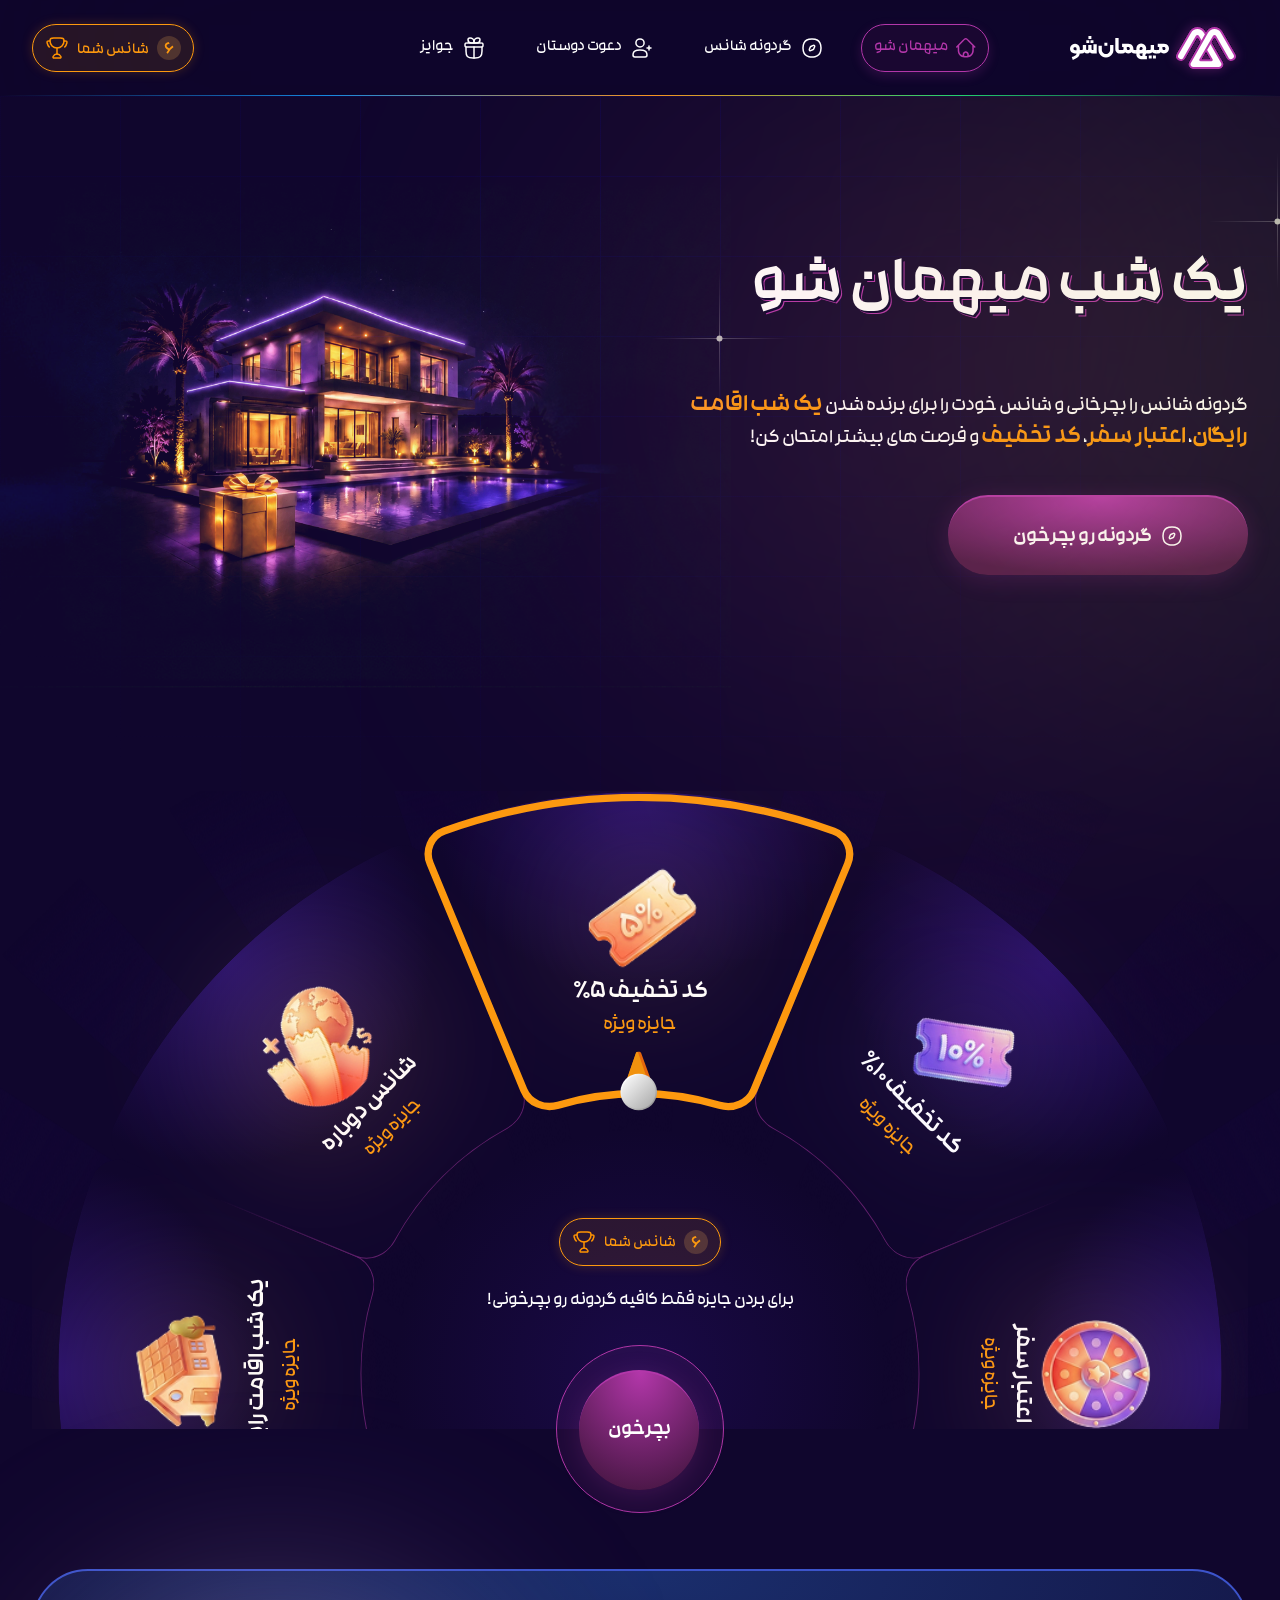
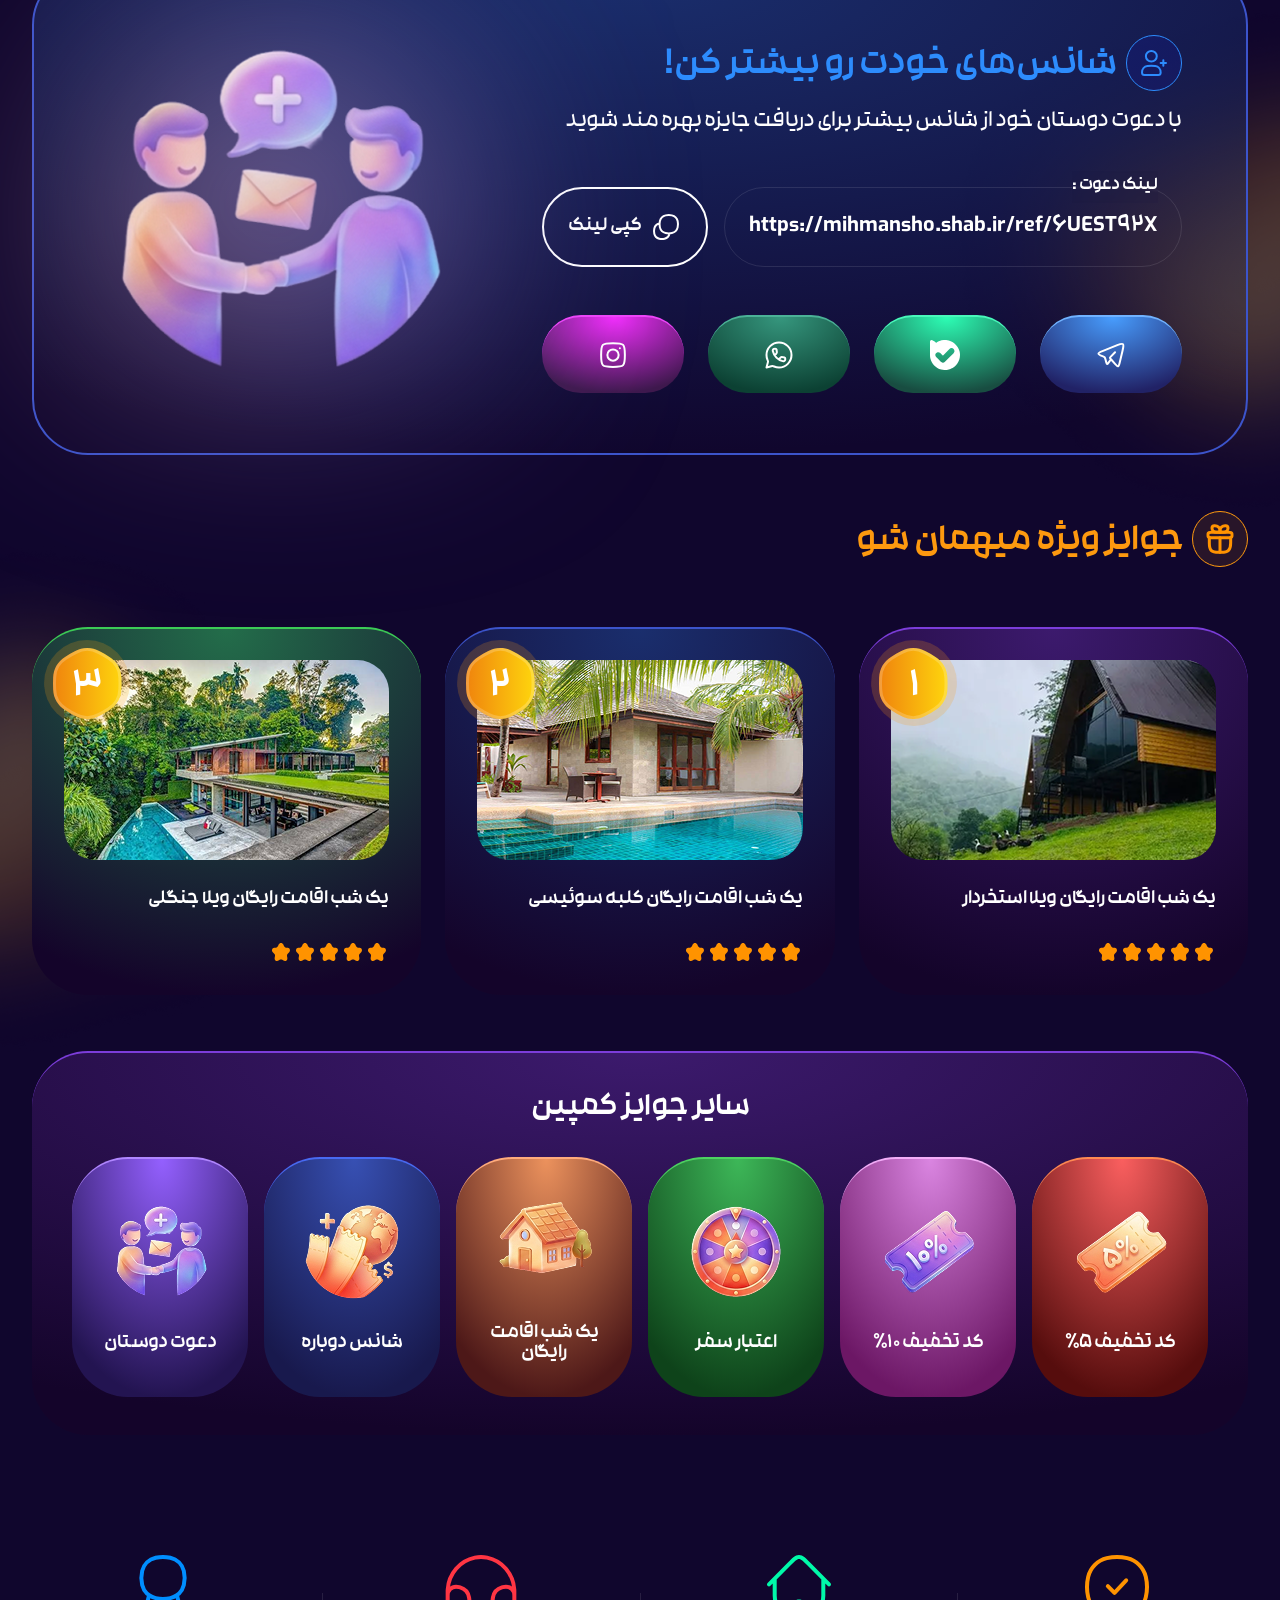
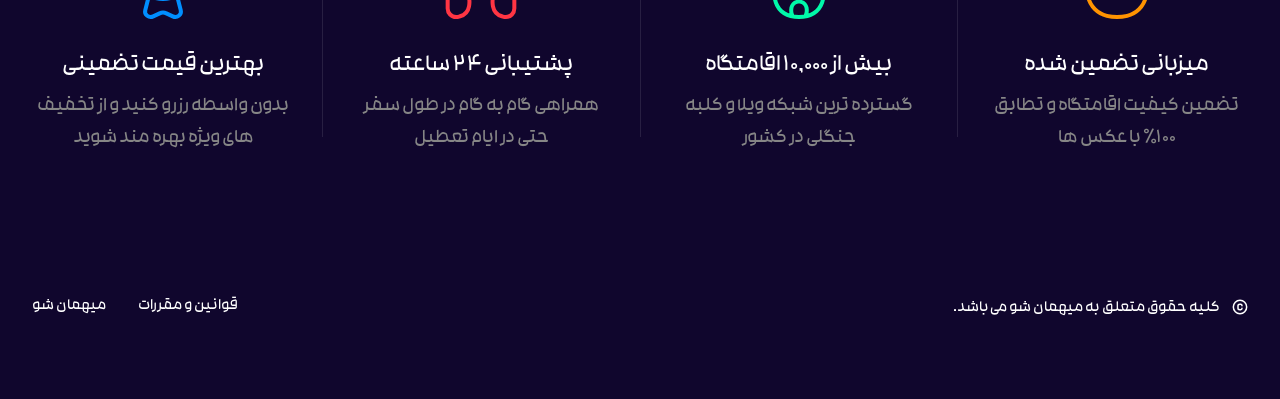
==== commit e03b9e00: "[REMOVE] useless social-icons" ====
--- a/login.html
+++ b/login.html
@@ -912,42 +912,6 @@
 
                             </a>
                             <a href="#" class="social-icon">
-                                <!-- aparat -->
-                                <svg width="30" height="30" viewBox="0 0 30 30"
-                                    fill="none"
-                                    xmlns="http://www.w3.org/2000/svg">
-                                    <g clip-path="url(#clip0_3502_3566)">
-                                        <path
-                                            d="M12.9473 0.890147L10.1811 0.156882C7.70028 -0.501738 5.15801 0.973572 4.49939 3.45438L3.80565 6.05813C6.03178 3.3007 9.26341 1.39509 12.9429 0.890147H12.9473Z"
-                                            fill="white"
-                                            style="fill:white;fill-opacity:1;" />
-                                        <path
-                                            d="M0.833067 17.2679L0.156882 19.8145C-0.501738 22.2953 0.973573 24.8376 3.45438 25.4962L6.10203 26.1988C3.349 24.0341 1.41265 20.8771 0.833067 17.2635V17.2679Z"
-                                            fill="white"
-                                            style="fill:white;fill-opacity:1;" />
-                                        <path
-                                            d="M26.5456 4.49939L23.5862 3.71344C26.5281 5.98348 28.5522 9.36879 29.0308 13.2415L29.8431 10.1811C30.5017 7.70029 29.0264 5.15801 26.5456 4.49939Z"
-                                            fill="white"
-                                            style="fill:white;fill-opacity:1;" />
-                                        <path
-                                            d="M16.9868 29.0923L19.8189 29.8431C22.2997 30.5017 24.842 29.0264 25.5006 26.5456L26.2997 23.5423C24.0956 26.4754 20.7849 28.5303 16.9912 29.0879L16.9868 29.0923Z"
-                                            fill="white"
-                                            style="fill:white;fill-opacity:1;" />
-                                        <path
-                                            d="M15.0022 1.99224C7.81887 1.99224 1.99227 7.81444 1.99227 15.0022C1.99227 22.1899 7.81448 28.0121 15.0022 28.0121C22.19 28.0121 28.0122 22.1899 28.0122 15.0022C28.0122 7.81444 22.19 1.99224 15.0022 1.99224ZM7.63445 8.48185C8.02085 6.46647 9.97036 5.14483 11.9857 5.53562C14.0011 5.92201 15.3228 7.87153 14.932 9.8869C14.5456 11.9023 12.5961 13.2239 10.5807 12.8331C8.56531 12.4467 7.24367 10.4972 7.63445 8.48185ZM13.0395 19.7223C12.6532 21.7377 10.7036 23.0593 8.68825 22.6685C6.67287 22.2821 5.35124 20.3326 5.74202 18.3173C6.12841 16.3019 8.07793 14.9802 10.0933 15.371C12.1087 15.7574 13.4303 17.7069 13.0395 19.7223ZM14.6158 16.7146C13.7201 16.5434 13.1317 15.674 13.3074 14.7783C13.4786 13.8825 14.348 13.2942 15.2437 13.4698C16.1394 13.6454 16.7278 14.5104 16.5522 15.4061C16.3809 16.3019 15.5116 16.8902 14.6158 16.7146ZM22.3656 21.5181C21.9792 23.5335 20.0297 24.8552 18.0143 24.4644C15.9989 24.078 14.6773 22.1285 15.0681 20.1131C15.4545 18.0977 17.404 16.7761 19.4194 17.1669C21.4348 17.5532 22.7564 19.5028 22.3656 21.5181ZM19.9068 14.6334C17.8914 14.247 16.5697 12.2975 16.9605 10.2821C17.3469 8.2667 19.2964 6.94506 21.3118 7.33585C23.3272 7.72224 24.6488 9.67176 24.258 11.6871C23.8717 13.7025 21.9221 15.0241 19.9068 14.6334Z"
-                                            fill="white"
-                                            style="fill:white;fill-opacity:1;" />
-                                    </g>
-                                    <defs>
-                                        <clippath id="clip0_3502_3566">
-                                            <rect width="30" height="30"
-                                                fill="white"
-                                                style="fill:white;fill-opacity:1;" />
-                                        </clippath>
-                                    </defs>
-                                </svg>
-                            </a>
-                            <a href="#" class="social-icon">
                                 <!-- bale -->
                                 <svg width="30" height="30" viewBox="0 0 30 30"
                                     fill="none"
@@ -967,21 +931,7 @@
                                     </defs>
                                 </svg>
                             </a>
-                            <a href="#" class="social-icon">
-                                <!-- facebook -->
-                                <svg width="30" height="30" viewBox="0 0 30 30"
-                                    fill="none"
-                                    xmlns="http://www.w3.org/2000/svg">
-                                    <path fill-rule="evenodd"
-                                        clip-rule="evenodd"
-                                        d="M7.72727 12.9167C6.50508 12.9167 6.25 13.1565 6.25 14.3056L6.25 16.3889C6.25 17.538 6.50508 17.7778 7.72727 17.7778H10.6818L10.6818 26.1111C10.6818 27.2602 10.9369 27.5 12.1591 27.5L15.1136 27.5C16.3358 27.5 16.5909 27.2602 16.5909 26.1111L16.5909 17.7778L19.9084 17.7778C20.8354 17.7778 21.0742 17.6084 21.3289 16.7704L21.962 14.6871C22.3982 13.2517 22.1294 12.9167 20.5415 12.9167L16.5909 12.9167V9.44444C16.5909 8.67738 17.2523 8.05556 18.0682 8.05556H22.2727C23.4949 8.05556 23.75 7.81574 23.75 6.66667V3.88889C23.75 2.73981 23.4949 2.5 22.2727 2.5L18.0682 2.5C13.9888 2.5 10.6818 5.60913 10.6818 9.44444L10.6818 12.9167L7.72727 12.9167Z"
-                                        stroke="white"
-                                        style="stroke:white;stroke-opacity:1;"
-                                        stroke-width="2"
-                                        stroke-linejoin="round" />
-                                </svg>
-
-                            </a>
+                           
                             <a href="#" class="social-icon">
                                 <!-- whatsapp -->
                                 <svg width="30" height="30" viewBox="0 0 30 30"
--- a/assets/css/style.css
+++ b/assets/css/style.css
@@ -816,27 +816,19 @@
     border-top: 2px solid #70B2FF;
 }
 
+
 .social-icons a:nth-child(2) {
-    background: radial-gradient(78.14% 100% at 51.21% -0.03%, #FE2D99 0%, #4D1833 100%);
-    border-top: 2px solid #FF63B3;
-}
-
-.social-icons a:nth-child(3) {
     background: radial-gradient(78.14% 100% at 51.21% -0.03%, #2DFEB5 0%, #184D41 100%);
     border-top: 2px solid #49F8BA;
 }
 
-.social-icons a:nth-child(4) {
-    background: radial-gradient(78.14% 100% at 51.21% -0.03%, #2D68FE 0%, #150D59 100%);
-    border-top: 2px solid #4172F9;
-}
-
-.social-icons a:nth-child(5) {
+
+.social-icons a:nth-child(3) {
     background: radial-gradient(78.14% 100% at 51.21% -0.03%, #36977E 0%, #0C4133 100%);
     border-top: 2px solid #4BB297;
 }
 
-.social-icons a:nth-child(6) {
+.social-icons a:nth-child(4) {
     background: radial-gradient(78.14% 100% at 51.21% -0.03%, #F42DFE 0%, #3E184D 100%);
     border-top: 2px solid #EF44F9;
 }
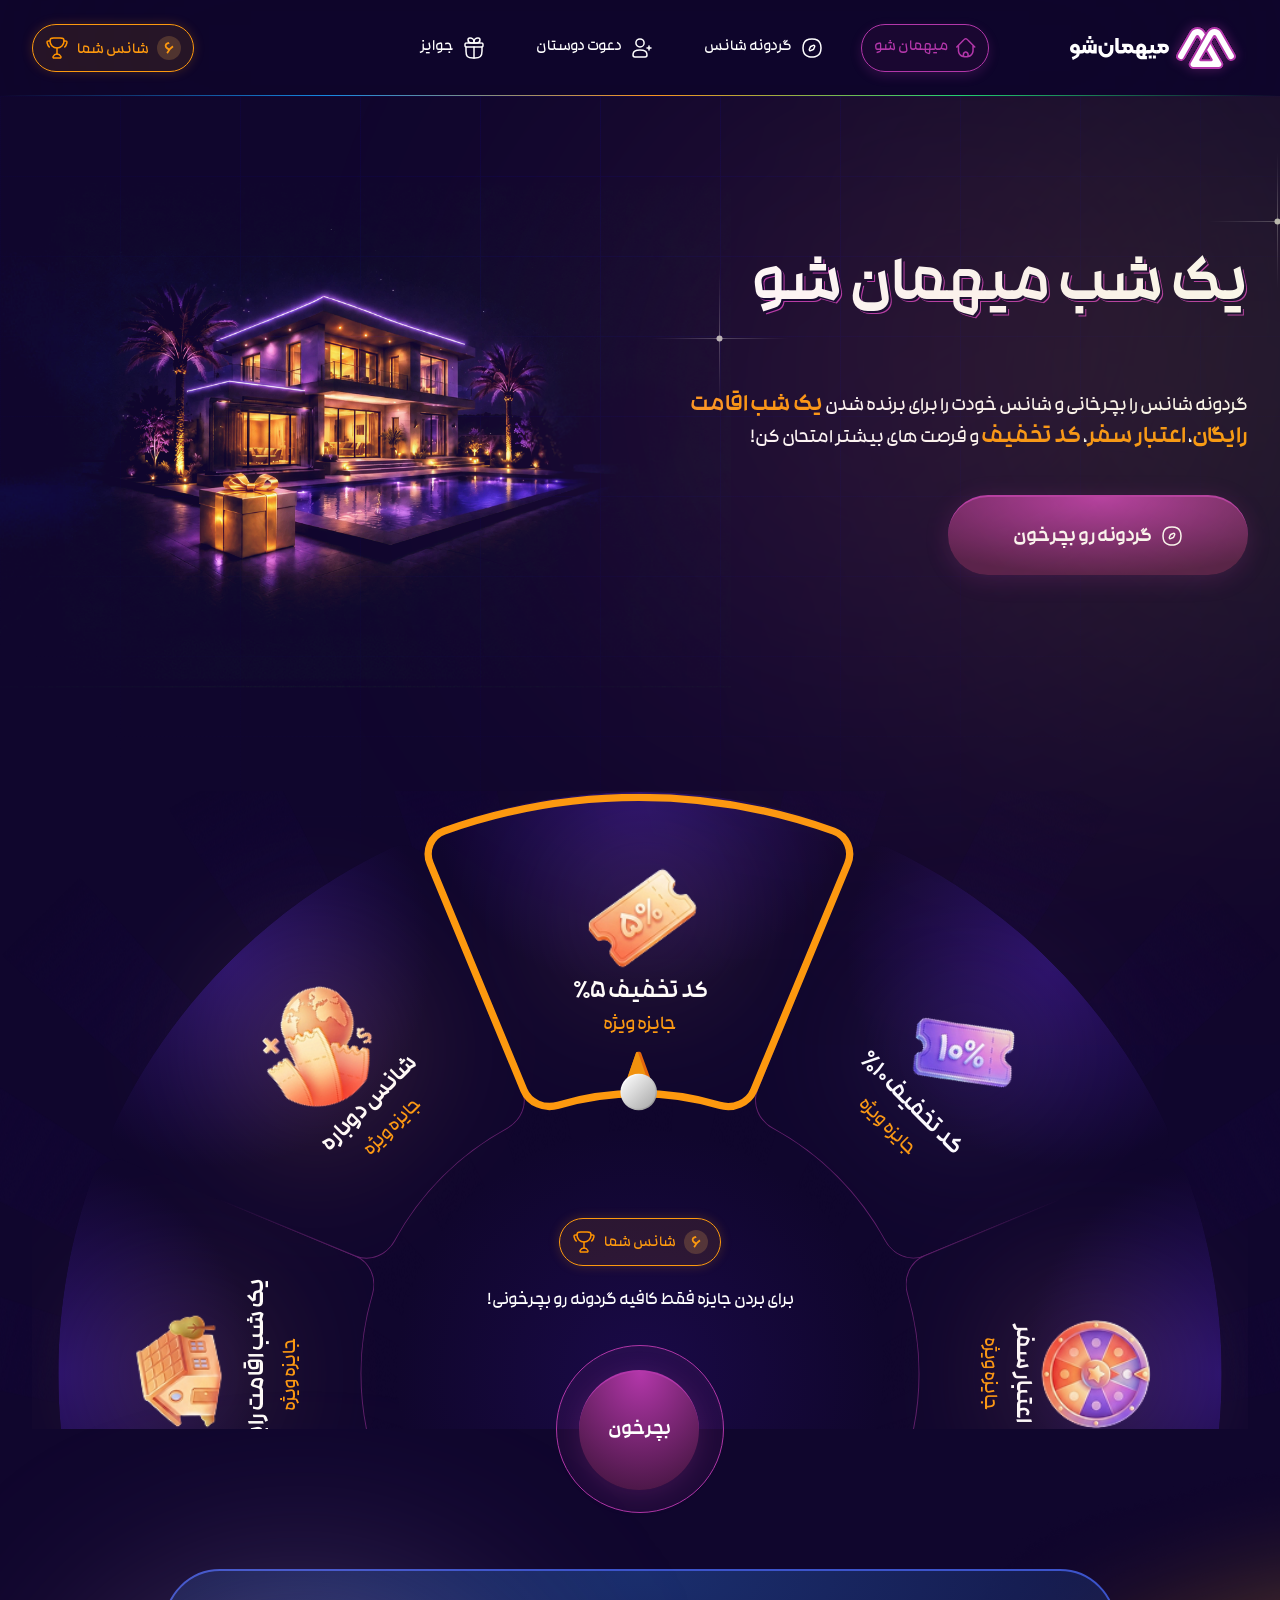
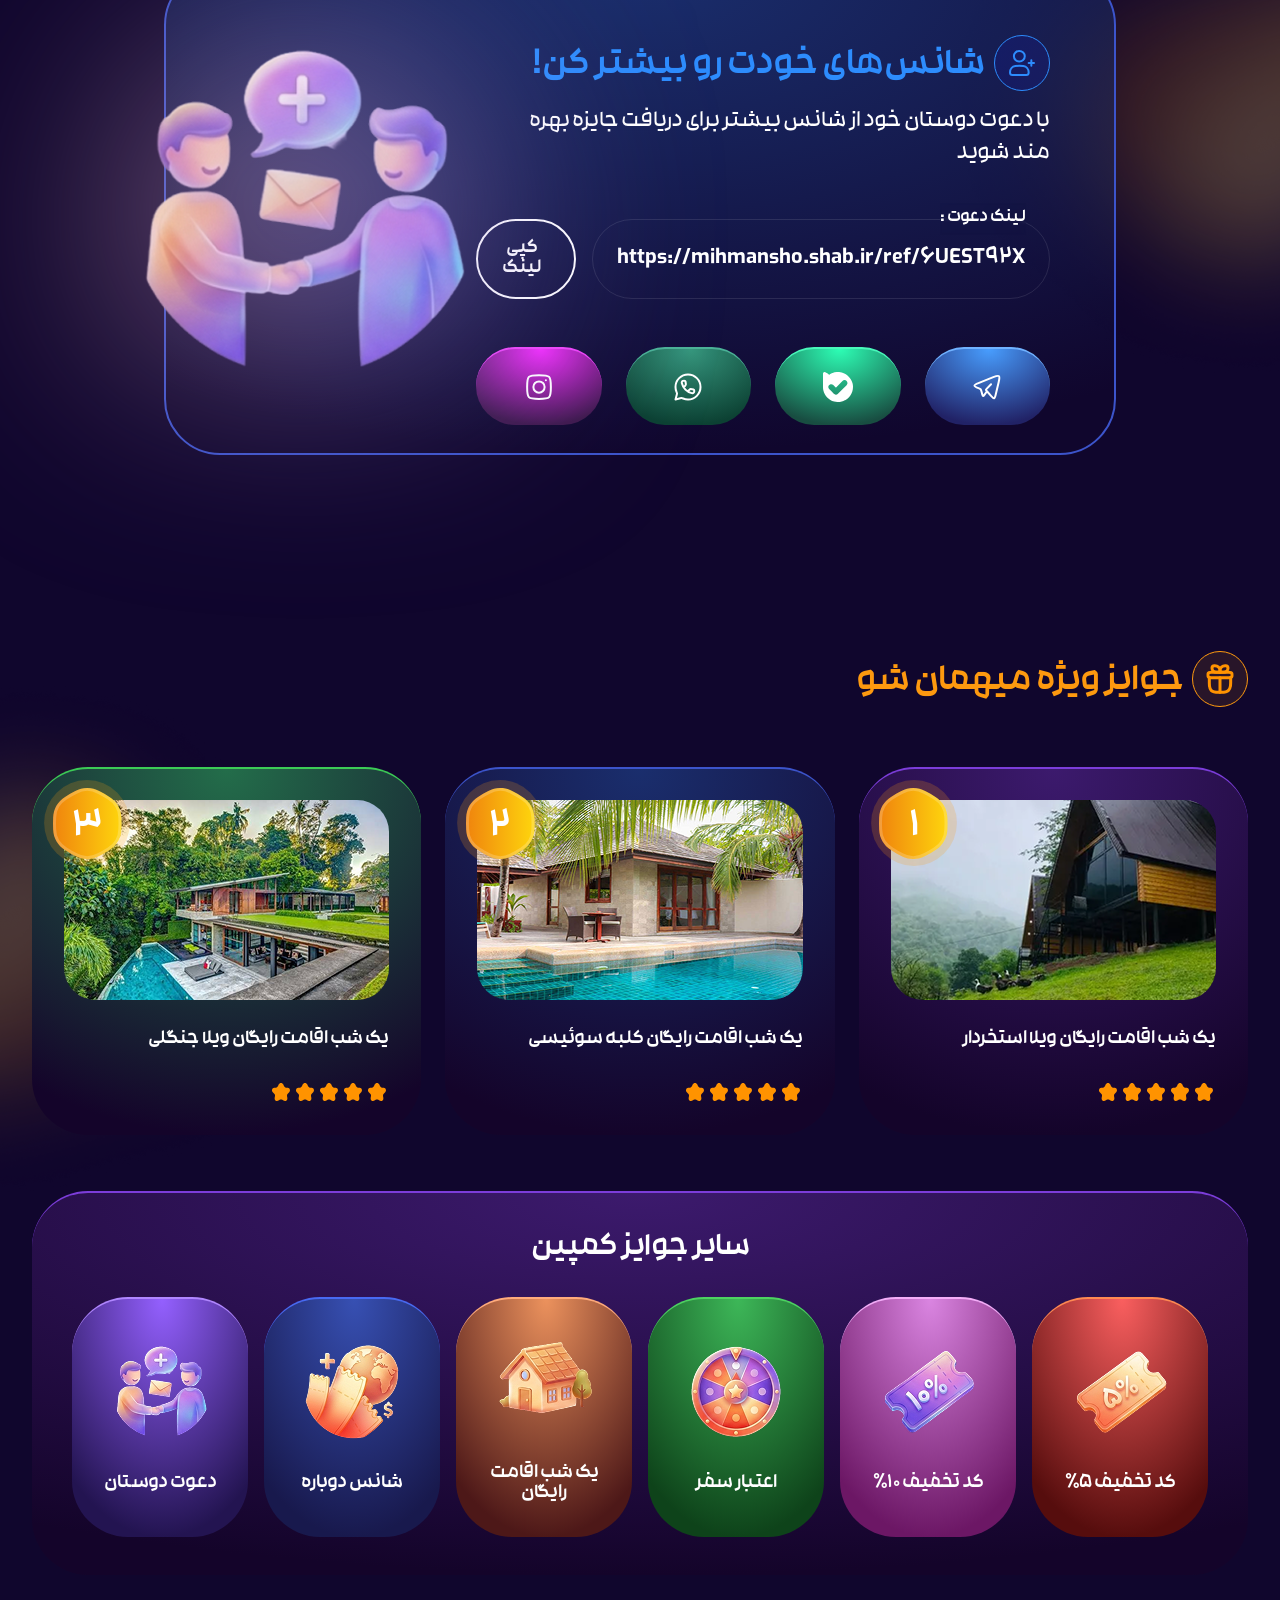
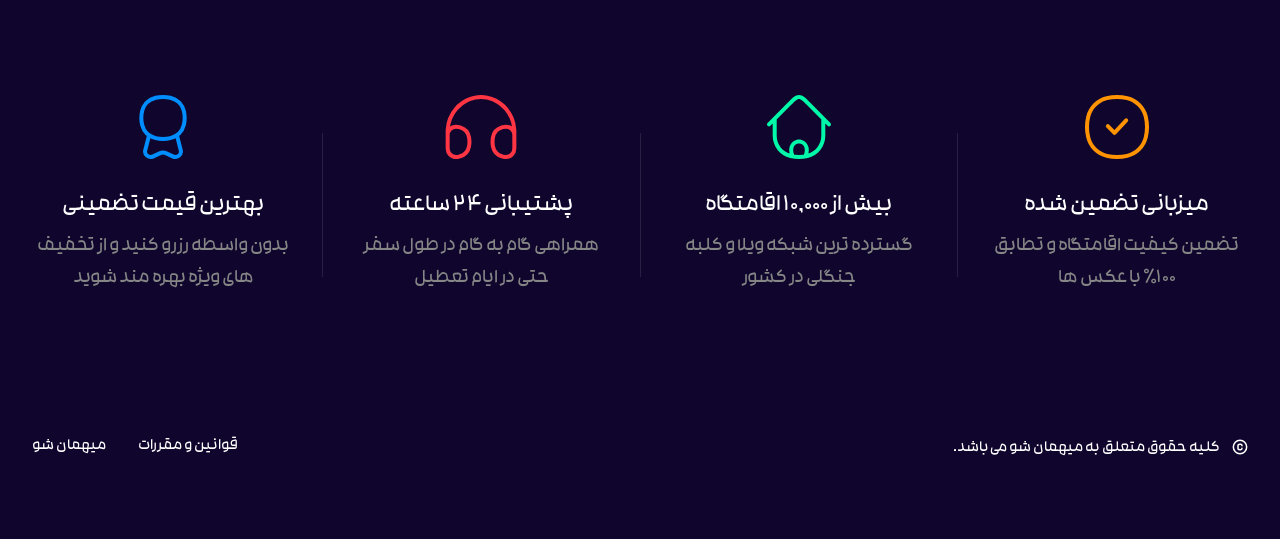
==== commit 0ede3b88: "[ADD] referral Modal" ====
--- a/login.html
+++ b/login.html
@@ -166,9 +166,9 @@
                 </div>
                 <div class="header-actions">
                     <div class="btn-chance">
-                        <!-- backend: add real number -->
+                        <!-- backend: add real number (just english number!  0 - 6 ) -->
                         <div class="chance">
-                            <span>۶</span>
+                            <span id="chance-count">6</span>
                         </div>
                         <span>شانس شما</span>
                         <svg width="24" height="24" viewBox="0 0 24 24"
@@ -931,7 +931,7 @@
                                     </defs>
                                 </svg>
                             </a>
-                           
+
                             <a href="#" class="social-icon">
                                 <!-- whatsapp -->
                                 <svg width="30" height="30" viewBox="0 0 30 30"
@@ -1513,6 +1513,39 @@
                     شدم</button>
             </div>
         </div>
+        <!-- referral Modal / Drawer (opened via openreferralModal()) -->
+        <div class="overlay" id="referralOverlay">
+            <div class="win-modal terms-modal" role="dialog"
+                aria-modal="true"
+                aria-labelledby="referralTitle">
+                <div class="win-header-top">
+                    <button class="win-close" id="referralClose" type="button"
+                        aria-label="بستن">
+                        <svg viewBox="0 0 24 24" fill="none" stroke="#241250"
+                            stroke-width="2.4" stroke-linecap="round">
+                            <line x1="5" y1="5" x2="19" y2="19" />
+                            <line x1="19" y1="5" x2="5" y2="19" />
+                        </svg>
+                    </button>
+
+                    <div class="terms-header">
+                        <h2 class="terms-title" id="referralTitle">شرایط
+                            استفاده از
+                            جایزه</h2>
+                    </div>
+                </div>
+
+                <div class="terms-card">
+                    <p class="terms-subtitle" id="referralSubtitle">قوانین و
+                        نکات
+                        مهم کمپین «یک شب میهمان‌شو»:</p>
+                    <ul class="terms-list" id="referralList"></ul>
+                </div>
+
+                <button class="win-cta" id="referralSubmit" type="button">متوجه
+                    شدم</button>
+            </div>
+        </div>
 
     </body>
     <script src="./assets/js/main.js"></script>
--- a/assets/css/style.css
+++ b/assets/css/style.css
@@ -670,7 +670,7 @@
 /* referral */
 .referral {
     /* overflow: hidden; */
-    margin-top: 140px;
+    padding: 140px;
     position: relative;
 }
 
--- a/assets/css/responsive.css
+++ b/assets/css/responsive.css
@@ -29,6 +29,86 @@
     .prize-item-card {
         flex: 1 1 calc(50% - 12px);
     }
+    
+
+    .referral-card {
+        height: auto;
+        flex-direction: column-reverse;
+        padding: 32px 20px;
+        border-radius: 32px;
+        gap: 24px;
+    }
+
+    .referral-title {
+        font-size: 18px;
+        justify-content: center;
+        text-align: center;
+    }
+
+    .referral-title-icon {
+        width: 30px;
+        height: 30px;
+    }
+
+    .referral-title-icon svg {
+        transform: scale(0.6);
+        transform-origin: center;
+    }
+
+    .referral-text {
+        font-size: 14px;
+        line-height: 26px;
+        text-align: center;
+        margin-top: 12px;
+    }
+
+    .share-link-wrapper {
+        flex-direction: column;
+        height: auto;
+        gap: 8px;
+        margin-top: 24px;
+
+    }
+
+    .link-box {
+        height: auto;
+    }
+
+    .link-label {
+        font-size: 12px;
+    }
+
+    .link-text {
+        height: auto;
+        font-size: 13px;
+        padding: 16px;
+        word-break: break-all;
+        text-align: center;
+    }
+
+    .footer-text p {
+        height: 16px;
+    }
+
+    .btn-copy {
+        height: 20px;
+        padding: 12px 24px;
+        font-size: 16px;
+        gap: 0;
+    }
+
+    .btn-copy svg {
+        transform: scale(0.6);
+        transform-origin: center;
+    }
+        
+
+    .social-icons {
+        margin-top: 24px;
+        height: auto;
+        justify-content: space-between;
+    }
+
 }
 
 @media (max-width: 768px) {
@@ -63,11 +143,11 @@
         padding: 4px;
         gap: 4px;
     }
-    
-    .wheel-content-wapper .btn-chance:not(.btn-chance-blur){
+
+    .wheel-content-wapper .btn-chance:not(.btn-chance-blur) {
         margin-bottom: 72px;
     }
-    
+
     .btn-chance .chance {
         width: 20px;
         height: 20px;
@@ -240,7 +320,8 @@
 
     /* referral */
     .referral {
-        margin-top: 80px;
+        padding-top: 80px;
+        margin: 0;
     }
 
     .referral-card {
@@ -297,9 +378,11 @@
         word-break: break-all;
         text-align: center;
     }
-    .footer-text p{
+
+    .footer-text p {
         height: 16px;
     }
+
     .btn-copy {
         height: 20px;
         padding: 12px 24px;
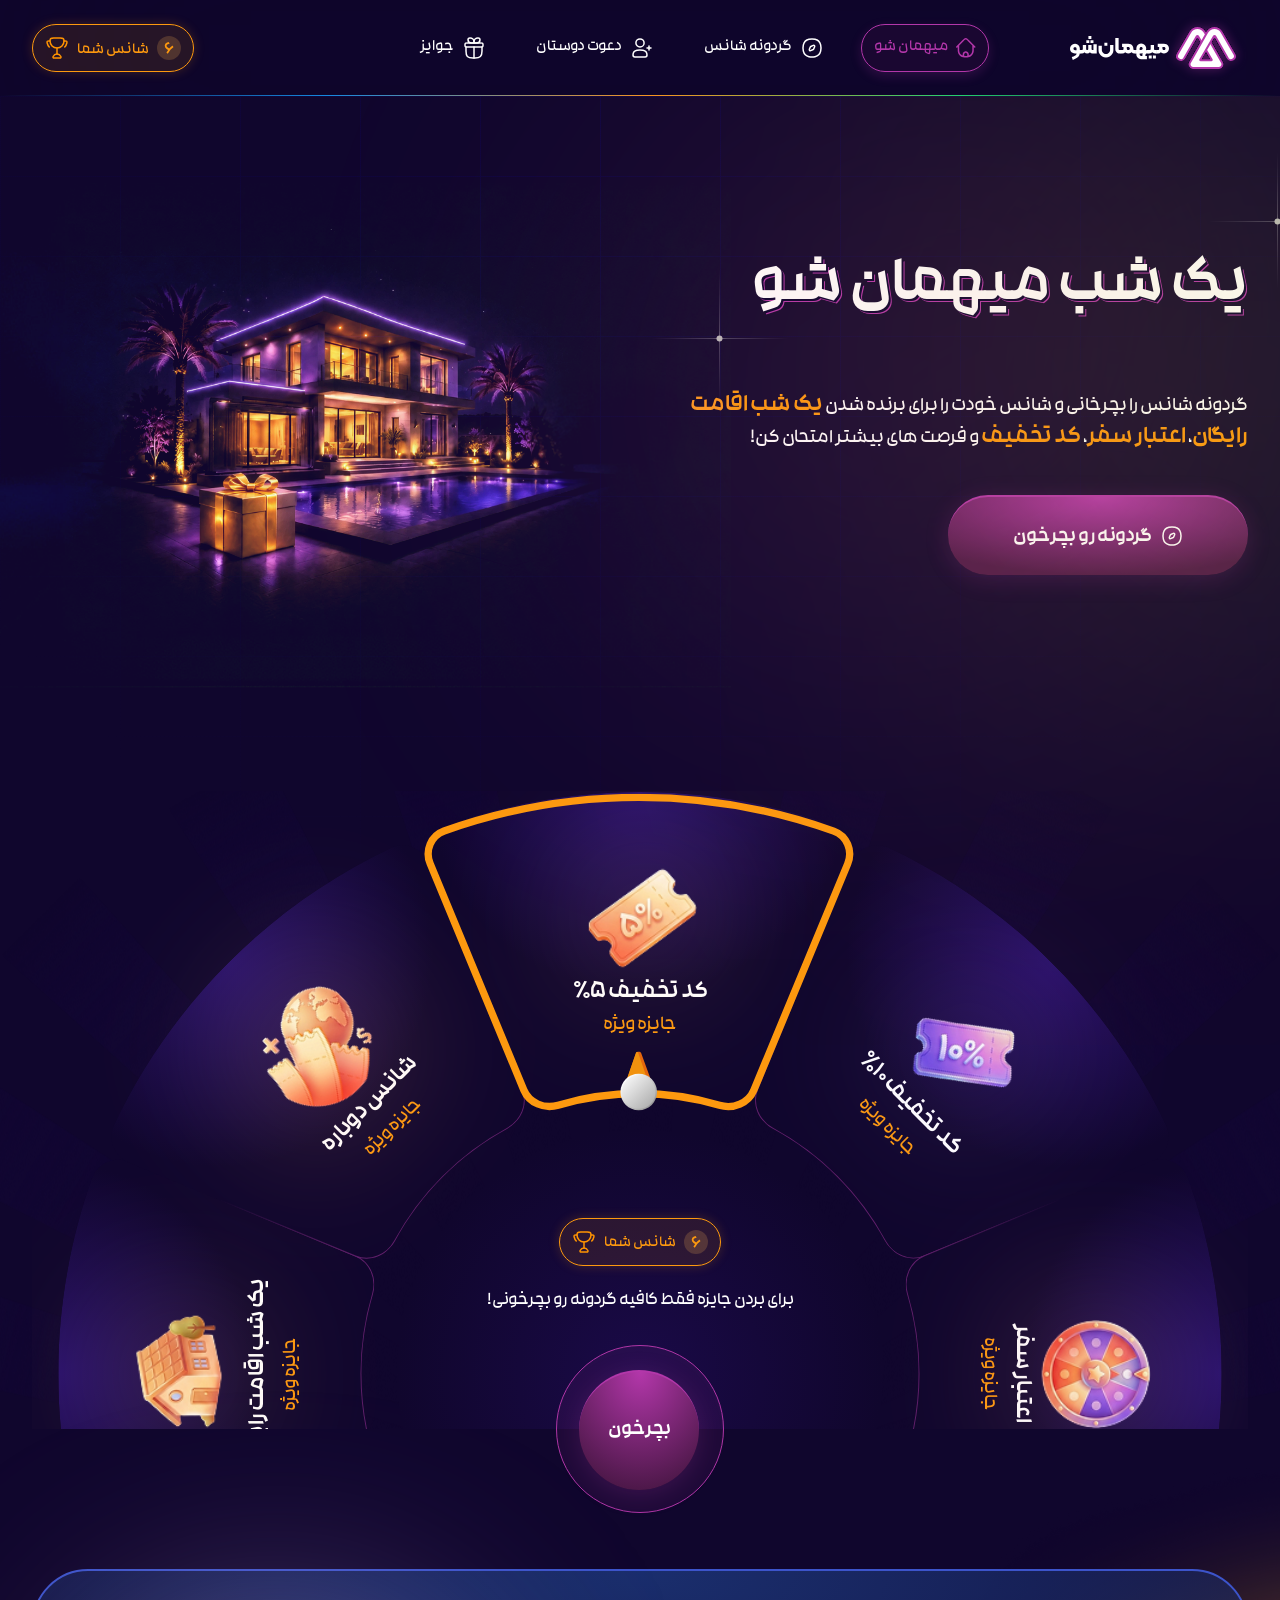
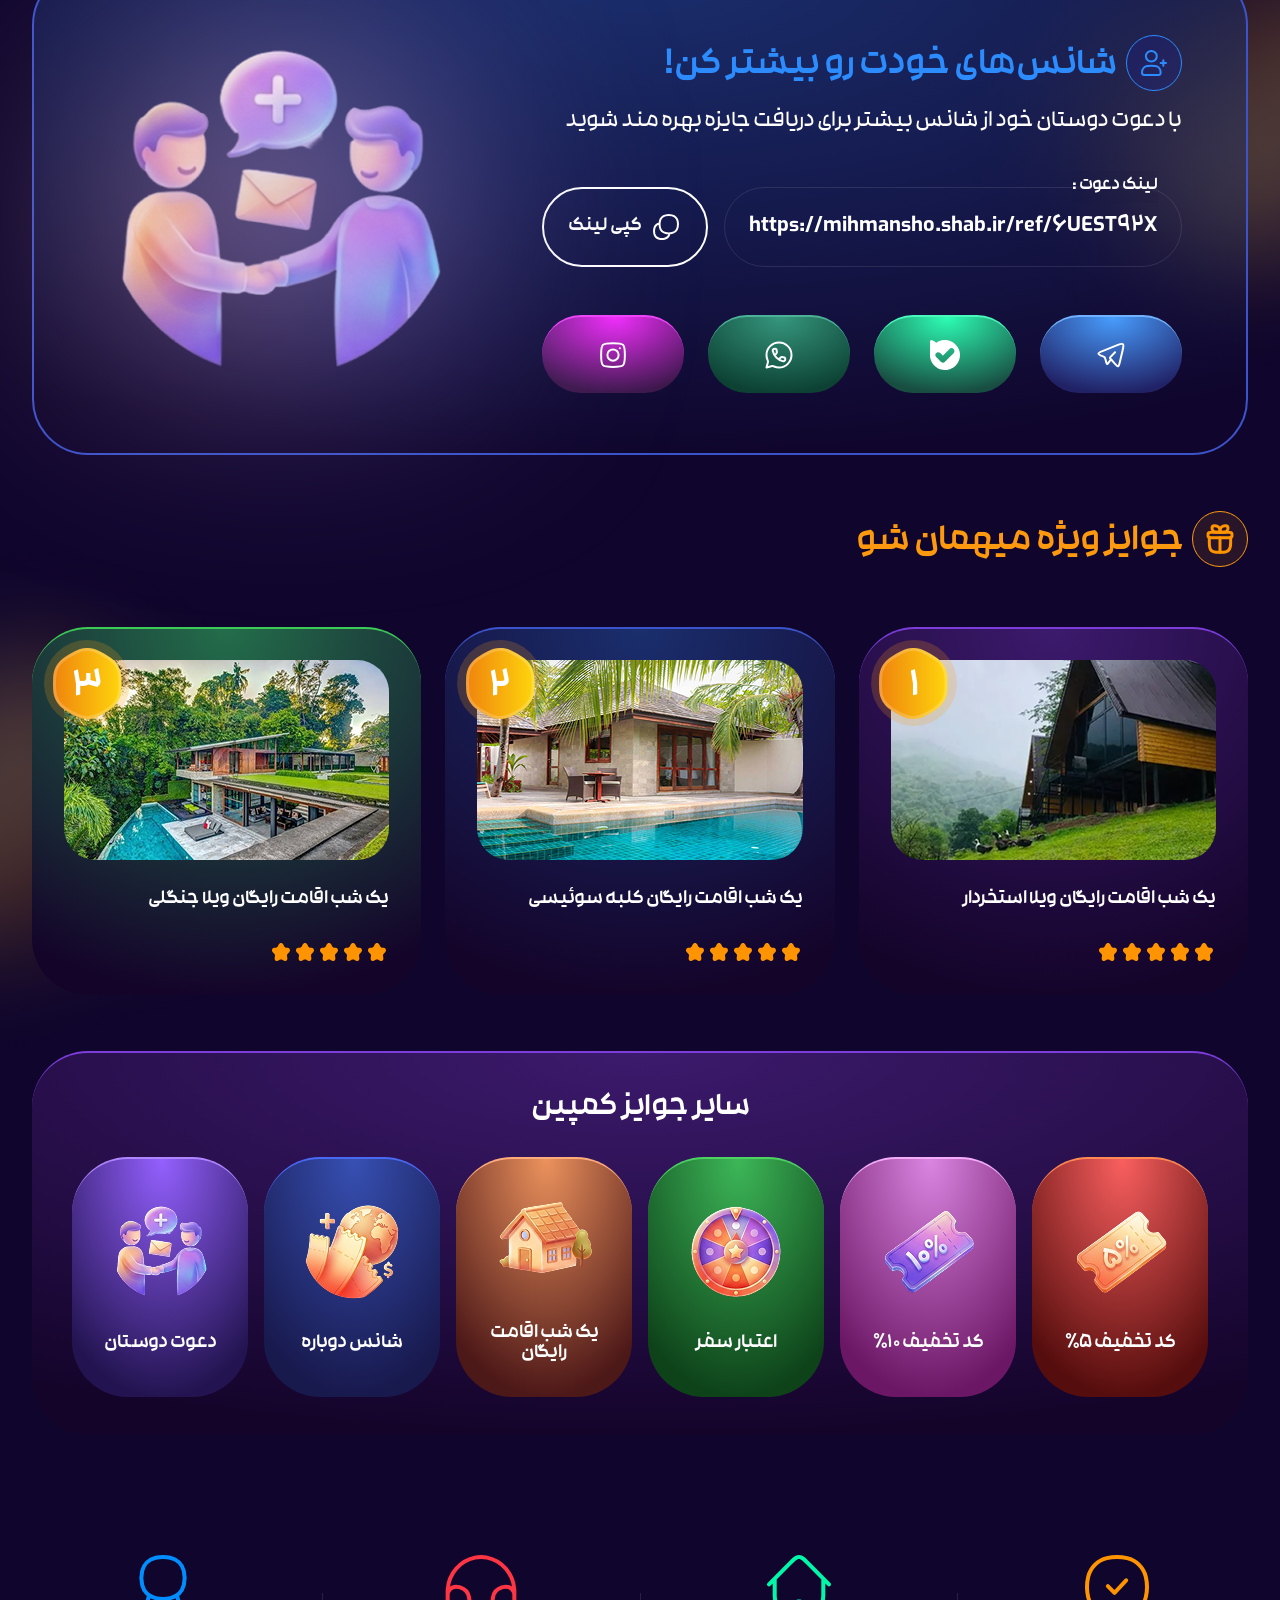
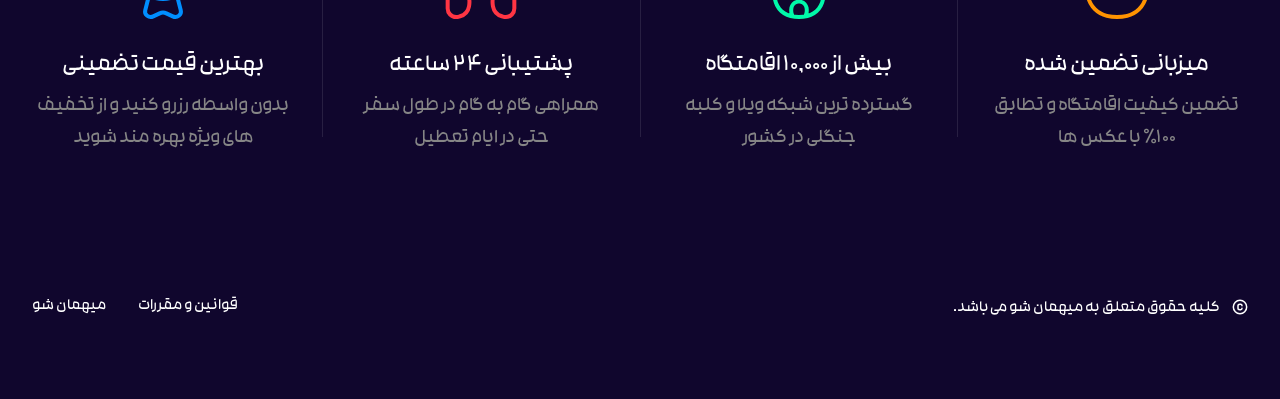
==== commit d6097de1: "[ADD] hero-login" ====
--- a/login.html
+++ b/login.html
@@ -283,7 +283,9 @@
             </nav>
         </header>
         <main class="main">
-            <section id="hero" class="hero">
+            <!-- backend: hero-login class add after login -->
+
+            <section id="hero" class="hero hero-login">
                 <div class="et">
                     <img src="./assets/icons/et.svg" />
                 </div>
--- a/assets/css/style.css
+++ b/assets/css/style.css
@@ -670,7 +670,7 @@
 /* referral */
 .referral {
     /* overflow: hidden; */
-    padding: 140px;
+    padding-top: 140px;
     position: relative;
 }
 
--- a/assets/css/responsive.css
+++ b/assets/css/responsive.css
@@ -4,6 +4,10 @@
         width: min(1216px, calc(100% - 32px));
     }
 
+    .hero {
+        margin-bottom: -400px;
+    }
+
     .hero-title {
         font-size: 48px;
     }
@@ -29,7 +33,7 @@
     .prize-item-card {
         flex: 1 1 calc(50% - 12px);
     }
-    
+
 
     .referral-card {
         height: auto;
@@ -101,7 +105,7 @@
         transform: scale(0.6);
         transform-origin: center;
     }
-        
+
 
     .social-icons {
         margin-top: 24px;
@@ -168,6 +172,7 @@
     .hero {
         height: auto;
         min-height: 655px;
+        margin-bottom: calc(-400px + 41vw);
         padding-top: 0;
         background:
             radial-gradient(circle at top,
@@ -581,6 +586,12 @@
 
 @media (max-width: 400px) {
 
+    .hero {
+        margin-bottom: -350px;
+    }
+    .hero-login{
+        min-height: 480px;
+    }
 
     .prizes-grid {
         grid-template-columns: 1fr;
@@ -603,4 +614,20 @@
         flex: 1 1 calc(50% - 12px);
     }
 
+}
+
+@media (min-width: 400px) and (max-width: 500px) {
+    .hero {
+        margin-bottom: calc(-450px + 30vw);
+    }
+}
+
+.hero-login {
+    min-height: 555px;
+}
+
+@media (min-width: 800px) and (max-width: 1124px) {
+    .hero {
+        margin-bottom: -540px
+    }
 }
